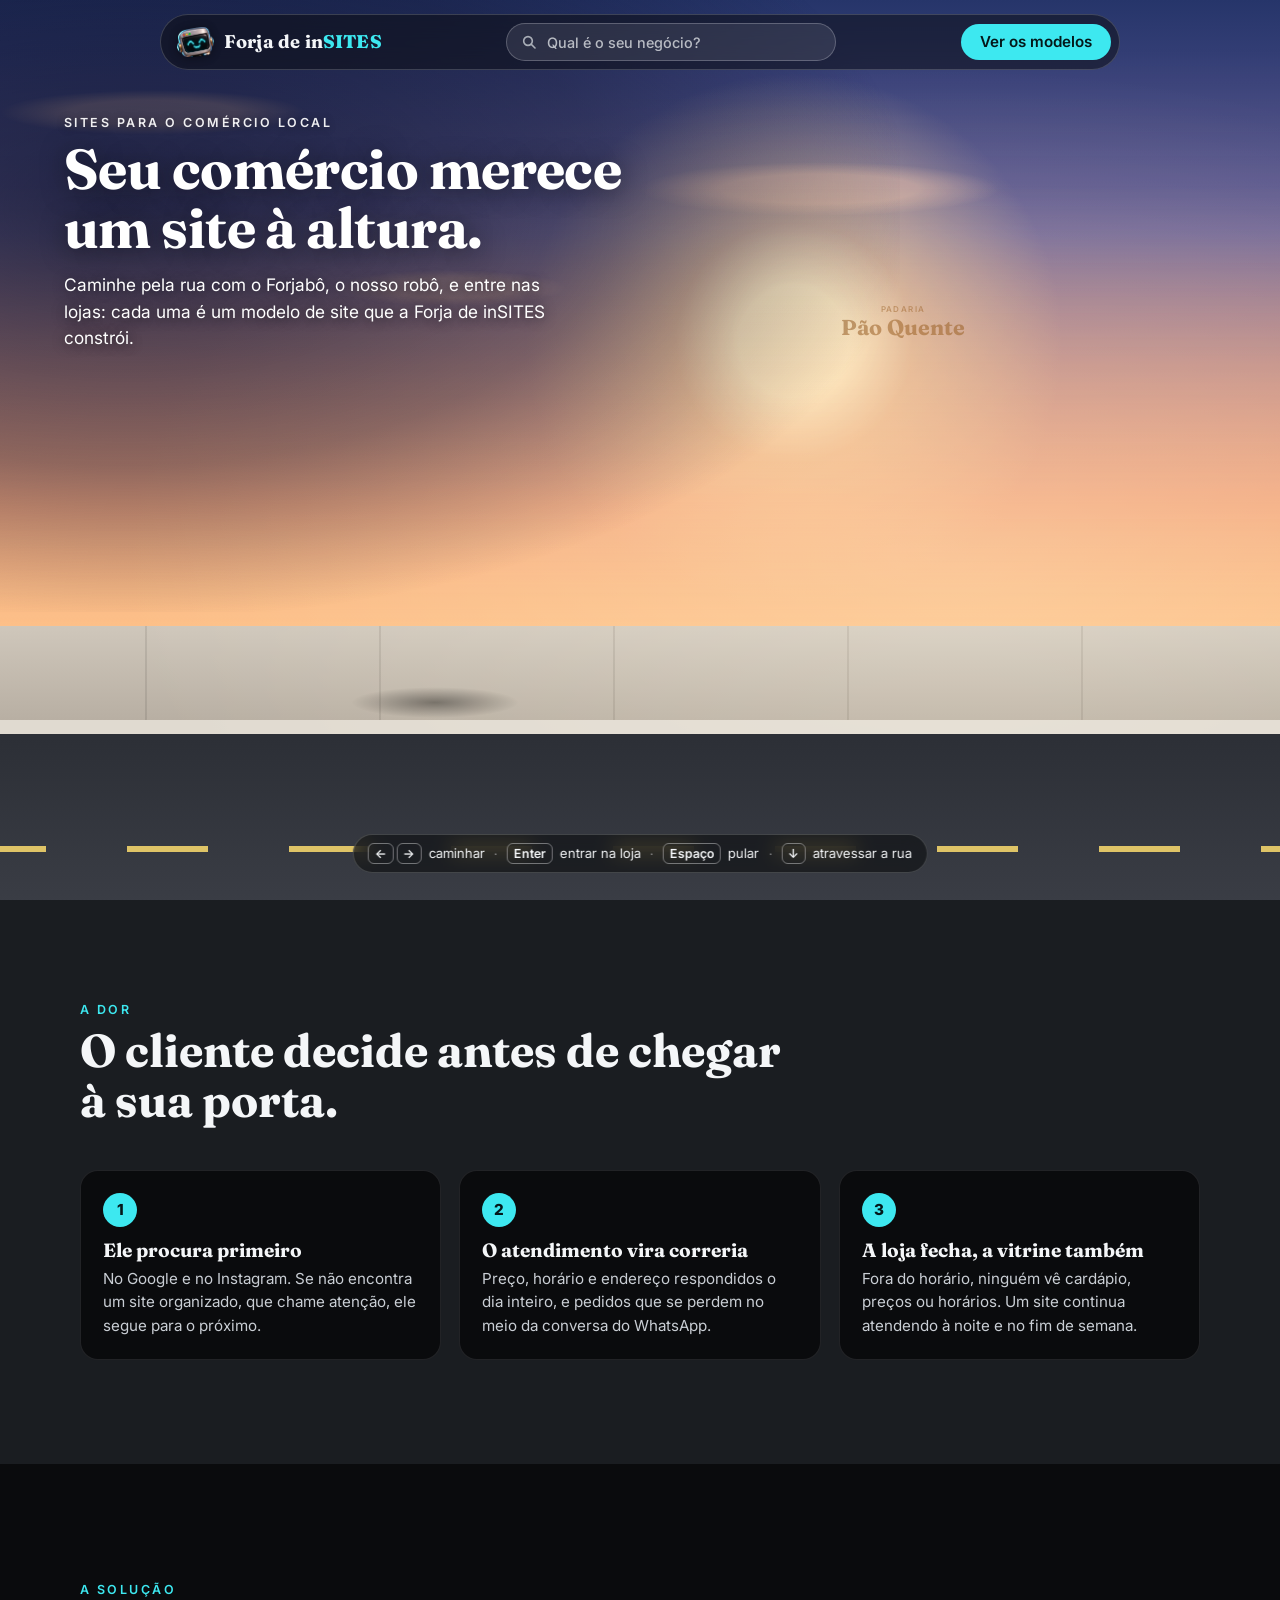
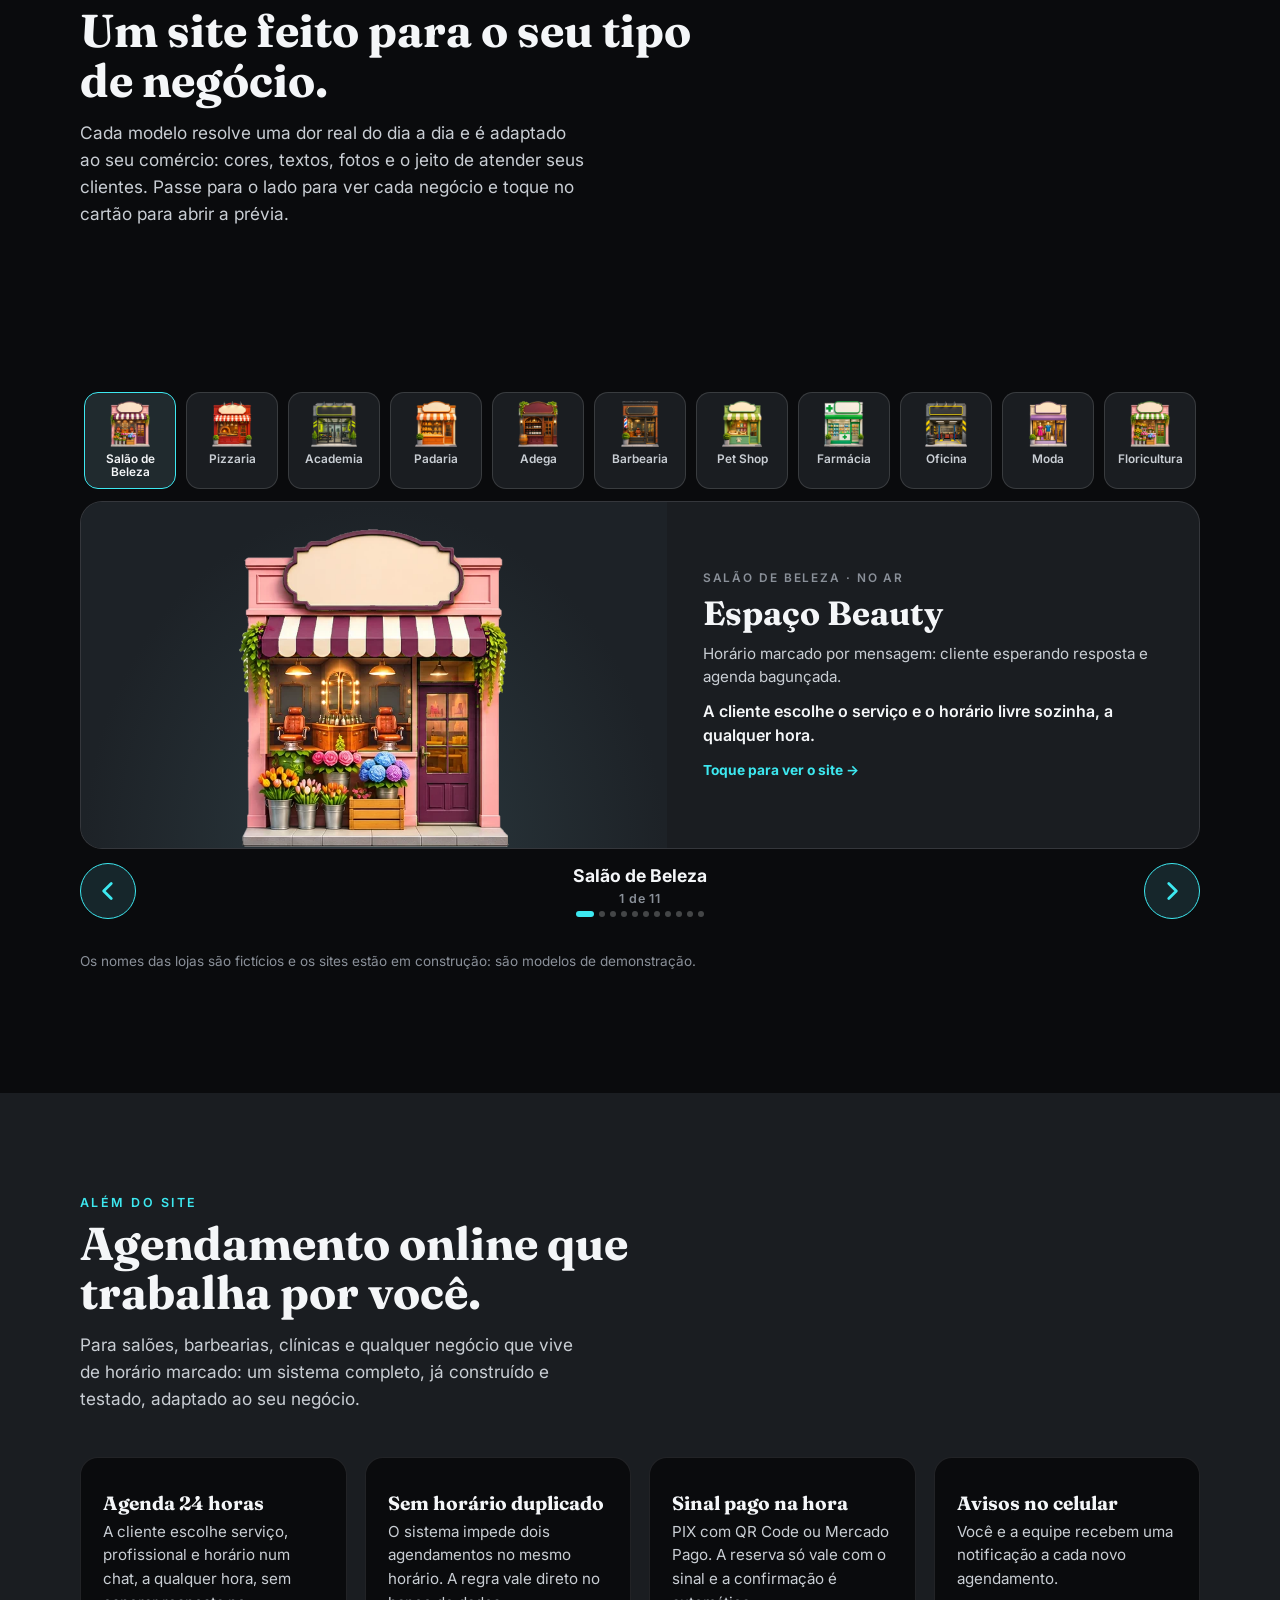
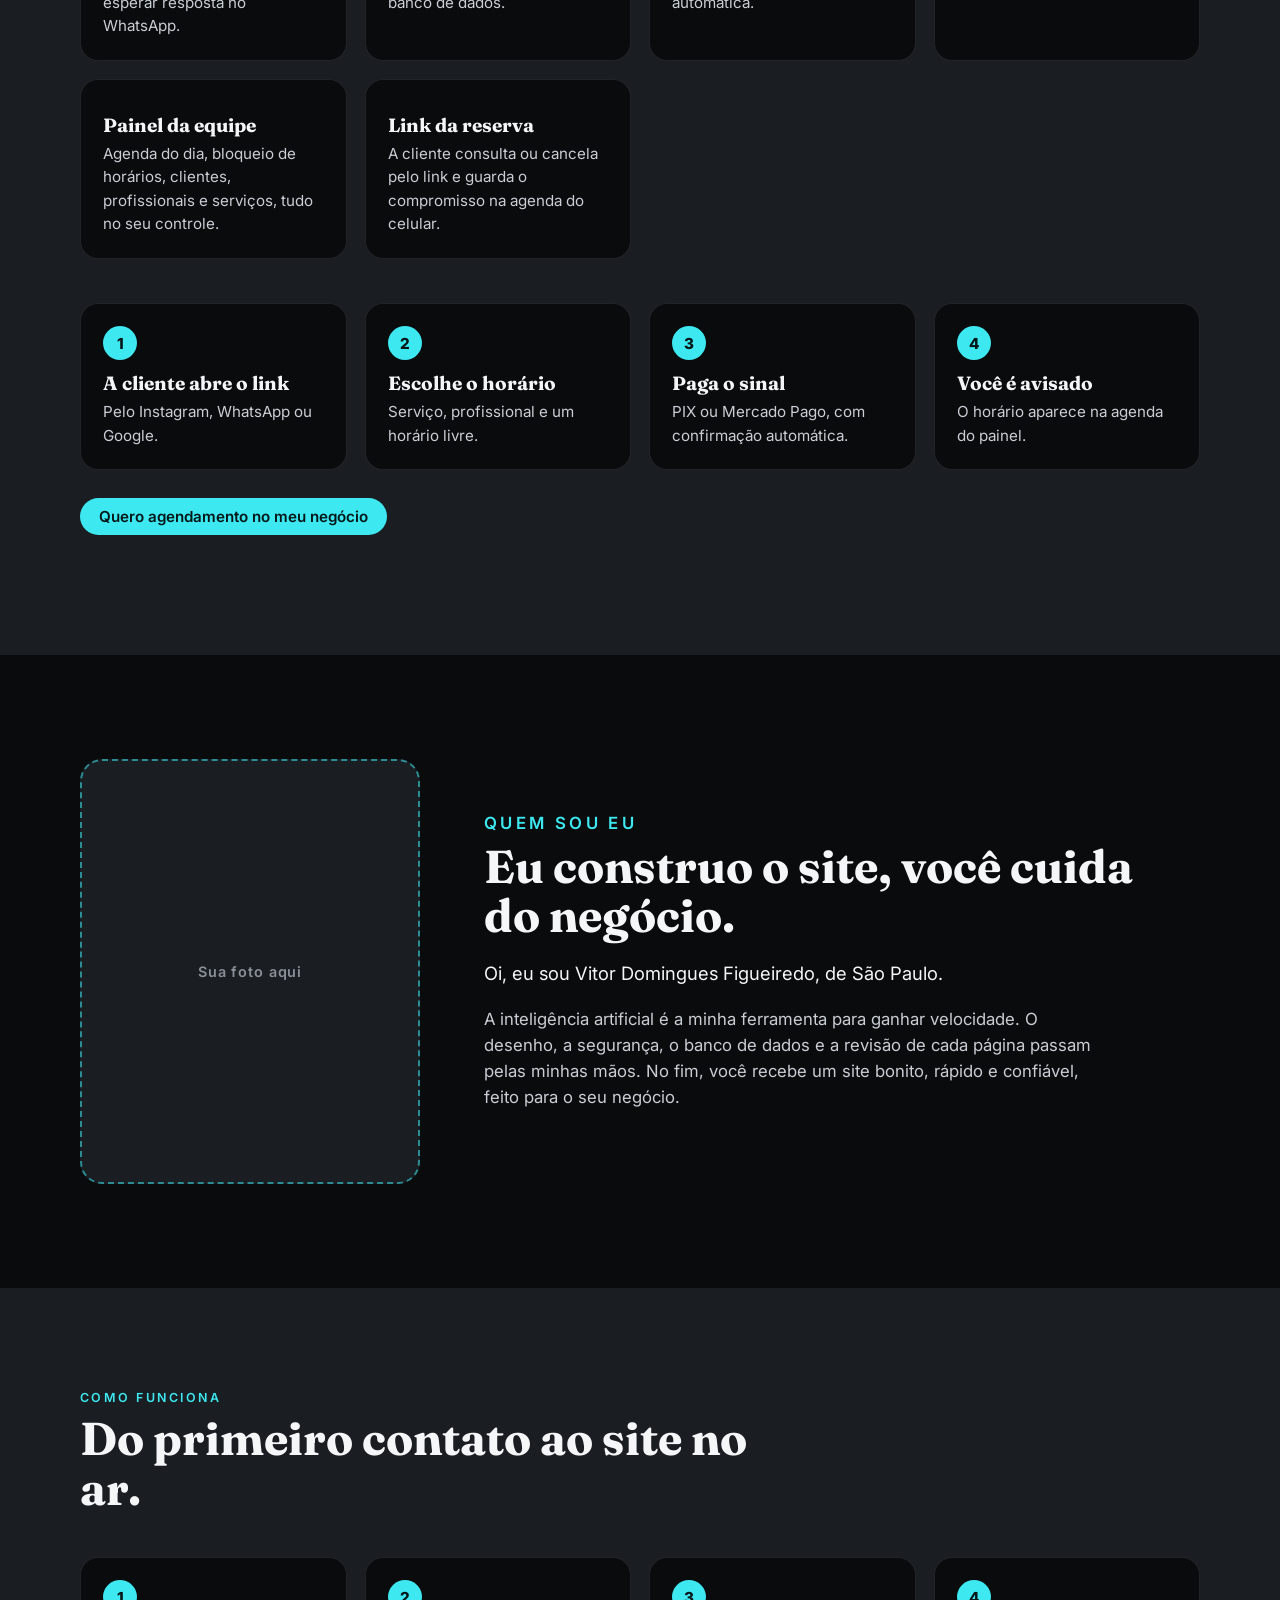
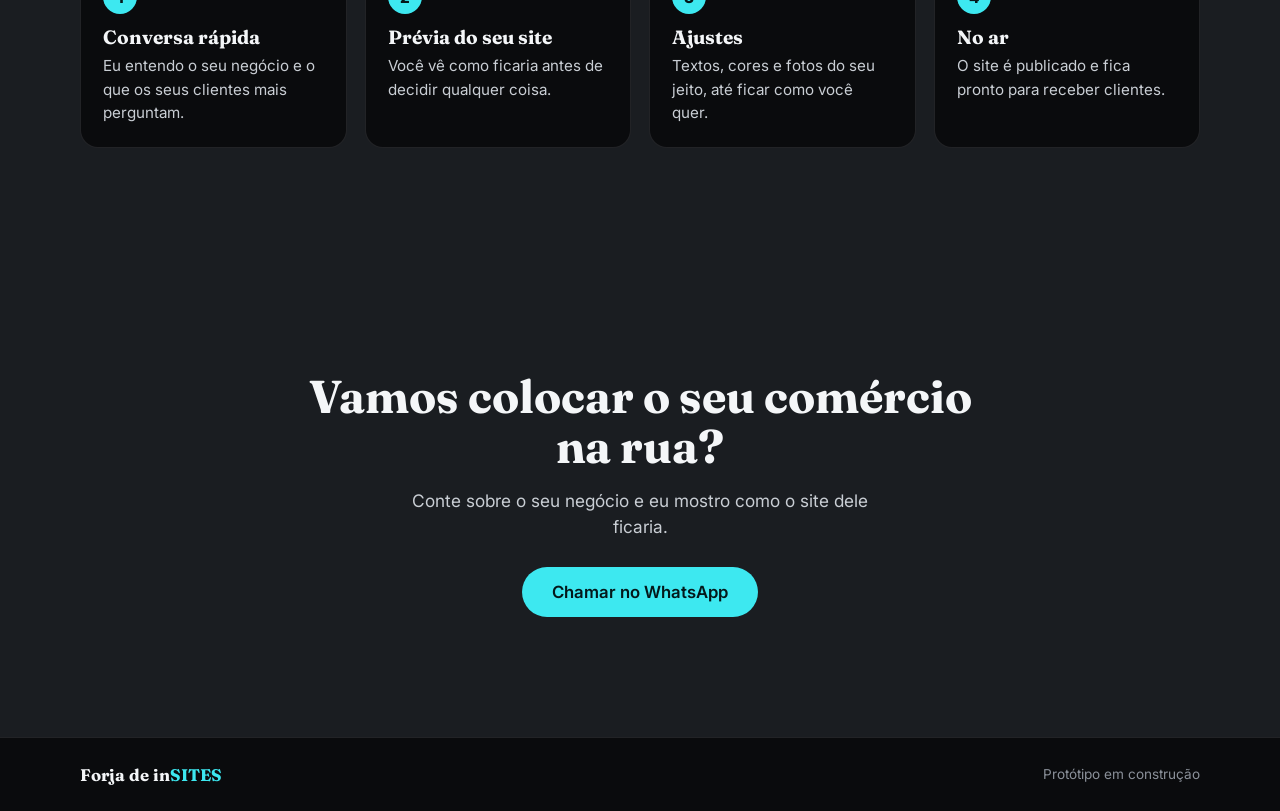
==== index.html @ dfdd9526 "Prévia limpa: só a legenda 'Modelo · tipo de negócio' Co-Authored-By: Claude Opus 5.5 <noreply@anthr" ====
<!doctype html>
<html lang="pt-BR">
<head>
<meta charset="utf-8">
<meta name="viewport" content="width=device-width, initial-scale=1, viewport-fit=cover">
<title>Forja de inSITES — sites para o comércio local</title>
<meta name="description" content="Passeie pela rua com o Forjabô, o nosso robô, e entre nas lojas: cada uma é um modelo de site feito pela Forja de inSITES.">
<meta name="theme-color" content="#0A0B0D">
<link rel="icon" href="favicon.ico" sizes="48x48">
<link rel="icon" type="image/png" sizes="32x32" href="assets/icons/icon-32.png">
<link rel="icon" type="image/png" sizes="16x16" href="assets/icons/icon-16.png">
<link rel="apple-touch-icon" href="assets/icons/apple-touch-icon.png">
<link rel="manifest" href="assets/icons/site.webmanifest">
<link rel="preconnect" href="https://fonts.googleapis.com">
<link rel="preconnect" href="https://fonts.gstatic.com" crossorigin>
<link href="https://fonts.googleapis.com/css2?family=Fraunces:ital,opsz,wght@0,9..144,600;0,9..144,700;0,9..144,800;1,9..144,600&family=Inter:wght@400;500;600;800&display=swap" rel="stylesheet">
<link rel="stylesheet" href="css/style.css?v=18">
</head>
<body>

<header class="topbar">
  <a class="brand" href="#top" aria-label="Forja de inSITES — início"><img class="brand-face" src="assets/img/logo-face.webp" alt="" width="40" height="29" draggable="false"><span>Forja de in<b>SITES</b></span></a>
  <form class="search" id="search" role="search" autocomplete="off" action="#">
    <button class="s-open" id="sopen" type="button" aria-label="Buscar o seu tipo de negócio"><svg width="18" height="18" viewBox="0 0 24 24" aria-hidden="true"><circle cx="10.5" cy="10.5" r="6.5" fill="none" stroke="currentColor" stroke-width="2.4"/><path d="M15.5 15.5L21 21" stroke="currentColor" stroke-width="2.4" stroke-linecap="round"/></svg></button>
    <div class="s-box">
      <svg class="s-ico" width="16" height="16" viewBox="0 0 24 24" aria-hidden="true"><circle cx="10.5" cy="10.5" r="6.5" fill="none" stroke="currentColor" stroke-width="2.4"/><path d="M15.5 15.5L21 21" stroke="currentColor" stroke-width="2.4" stroke-linecap="round"/></svg>
      <label class="sr-only" for="q">Qual é o seu negócio?</label>
      <input id="q" type="text" placeholder="Qual é o seu negócio?" enterkeyhint="search" autocomplete="off" autocapitalize="none" spellcheck="false" aria-controls="sres">
      <button class="s-close" id="sclose" type="button" aria-label="Fechar busca">✕</button>
    </div>
    <div class="s-res" id="sres" role="listbox" aria-label="Tipos de negócio" hidden></div>
  </form>
  <a class="btn btn-cyan" href="#modelos">Ver os modelos</a>
</header>

<main id="top">
  <section class="hero" id="hero" aria-label="Rua interativa com lojas de exemplo">
    <div class="stage" id="stage" aria-hidden="false"></div>

    <div class="scrim" aria-hidden="true"></div>
    <div class="hero-copy">
      <p class="eyebrow">Sites para o comércio local</p>
      <h1>Seu comércio merece um site à altura.</h1>
      <p class="lead">Caminhe pela rua com o Forjabô, o nosso robô, e entre nas lojas: cada uma é um modelo de site que a Forja de inSITES constrói.</p>
    </div>

    <div class="hint" id="hint" role="note">
      <span class="hint-keys"><kbd>←</kbd><kbd>→</kbd> caminhar</span>
      <span class="hint-sep" aria-hidden="true">·</span>
      <span><kbd>Enter</kbd> entrar na loja</span>
      <span class="hint-sep hint-keys" aria-hidden="true">·</span>
      <span class="hint-keys"><kbd>Espaço</kbd> pular</span>
      <span class="hint-sep hint-keys" aria-hidden="true">·</span>
      <span class="hint-keys"><kbd>↓</kbd> atravessar a rua</span>
      <span class="hint-sep hint-touch" aria-hidden="true">·</span>
      <span class="hint-touch">arraste o controle para andar</span>
    </div>

    <div class="shopcard" id="shopcard" aria-hidden="true"><span class="sc-k"></span><p class="sc-t"></p><button class="sc-b" id="scBtn" type="button" tabindex="-1"></button></div>

    <div class="pad" id="pad">
      <div class="stick" id="stick" role="group" aria-label="Direcional: arraste para caminhar, empurre para cima para pular, para baixo para descer à rua">
        <div class="stick-knob" id="stickKnob"></div>
      </div>
      <button class="pad-act" id="padAct" type="button" hidden>Entrar na loja</button>
    </div>

    <p class="sr-only" id="live" aria-live="polite"></p>
  </section>

  <section class="band" id="dor" aria-labelledby="dor-titulo">
    <div class="wrap">
      <p class="eyebrow eyebrow-cyan">A dor</p>
      <h2 id="dor-titulo">O cliente decide antes de chegar à sua porta.</h2>
      <div class="trio">
        <article><span class="num">1</span><h3>Ele procura primeiro</h3><p>No Google e no Instagram. Se não encontra um site organizado, que chame atenção, ele segue para o próximo.</p></article>
        <article><span class="num">2</span><h3>O atendimento vira correria</h3><p>Preço, horário e endereço respondidos o dia inteiro, e pedidos que se perdem no meio da conversa do WhatsApp.</p></article>
        <article><span class="num">3</span><h3>A loja fecha, a vitrine também</h3><p>Fora do horário, ninguém vê cardápio, preços ou horários. Um site continua atendendo à noite e no fim de semana.</p></article>
      </div>
    </div>
  </section>

  <section class="models" id="modelos" aria-labelledby="modelos-titulo">
    <div class="wrap">
      <p class="eyebrow eyebrow-cyan">A solução</p>
      <h2 id="modelos-titulo">Um site feito para o seu tipo de negócio.</h2>
      <p class="lead lead-dark">Cada modelo resolve uma dor real do dia a dia e é adaptado ao seu comércio: cores, textos, fotos e o jeito de atender seus clientes. Passe para o lado para ver cada negócio e toque no cartão para abrir a prévia.</p>
      <div class="grid" id="grid"></div>
      <p class="note">Os nomes das lojas são fictícios e os sites estão em construção: são modelos de demonstração.</p>
    </div>
  </section>
  <section class="band" id="agenda" aria-labelledby="agenda-titulo">
    <div class="wrap">
      <p class="eyebrow eyebrow-cyan">Além do site</p>
      <h2 id="agenda-titulo">Agendamento online que trabalha por você.</h2>
      <p class="lead lead-dark">Para salões, barbearias, clínicas e qualquer negócio que vive de horário marcado: um sistema completo, já construído e testado, adaptado ao seu negócio.</p>
      <div class="trio">
        <article><h3>Agenda 24 horas</h3><p>A cliente escolhe serviço, profissional e horário num chat, a qualquer hora, sem esperar resposta no WhatsApp.</p></article>
        <article><h3>Sem horário duplicado</h3><p>O sistema impede dois agendamentos no mesmo horário. A regra vale direto no banco de dados.</p></article>
        <article><h3>Sinal pago na hora</h3><p>PIX com QR Code ou Mercado Pago. A reserva só vale com o sinal e a confirmação é automática.</p></article>
        <article><h3>Avisos no celular</h3><p>Você e a equipe recebem uma notificação a cada novo agendamento.</p></article>
        <article><h3>Painel da equipe</h3><p>Agenda do dia, bloqueio de horários, clientes, profissionais e serviços, tudo no seu controle.</p></article>
        <article><h3>Link da reserva</h3><p>A cliente consulta ou cancela pelo link e guarda o compromisso na agenda do celular.</p></article>
      </div>
      <ol class="steps">
        <li><span class="num">1</span><h3>A cliente abre o link</h3><p>Pelo Instagram, WhatsApp ou Google.</p></li>
        <li><span class="num">2</span><h3>Escolhe o horário</h3><p>Serviço, profissional e um horário livre.</p></li>
        <li><span class="num">3</span><h3>Paga o sinal</h3><p>PIX ou Mercado Pago, com confirmação automática.</p></li>
        <li><span class="num">4</span><h3>Você é avisado</h3><p>O horário aparece na agenda do painel.</p></li>
      </ol>
      <p style="margin-top:28px"><a class="btn btn-cyan" href="#contato">Quero agendamento no meu negócio</a></p>
    </div>
  </section>

  <section class="about" id="quem" aria-labelledby="quem-titulo">
    <div class="wrap about-grid">
      <div class="photo" id="photo" role="img" aria-label="Espaço reservado para a foto"><span>Sua foto aqui</span></div>
      <div>
        <p class="eyebrow eyebrow-cyan">Quem sou eu</p>
        <h2 id="quem-titulo">Eu construo o site, você cuida do negócio.</h2>
        <p class="about-text" id="about-text"></p>
        <p>A inteligência artificial é a minha ferramenta para ganhar velocidade. O desenho, a segurança, o banco de dados e a revisão de cada página passam pelas minhas mãos. No fim, você recebe um site bonito, rápido e confiável, feito para o seu negócio.</p>
      </div>
    </div>
  </section>

  <section class="band" id="como" aria-labelledby="como-titulo">
    <div class="wrap">
      <p class="eyebrow eyebrow-cyan">Como funciona</p>
      <h2 id="como-titulo">Do primeiro contato ao site no ar.</h2>
      <ol class="steps">
        <li><span class="num">1</span><h3>Conversa rápida</h3><p>Eu entendo o seu negócio e o que os seus clientes mais perguntam.</p></li>
        <li><span class="num">2</span><h3>Prévia do seu site</h3><p>Você vê como ficaria antes de decidir qualquer coisa.</p></li>
        <li><span class="num">3</span><h3>Ajustes</h3><p>Textos, cores e fotos do seu jeito, até ficar como você quer.</p></li>
        <li><span class="num">4</span><h3>No ar</h3><p>O site é publicado e fica pronto para receber clientes.</p></li>
      </ol>
    </div>
  </section>

  <section class="contact" id="contato" aria-labelledby="contato-titulo">
    <div class="wrap">
      <h2 id="contato-titulo">Vamos colocar o seu comércio na rua?</h2>
      <p class="lead lead-dark">Conte sobre o seu negócio e eu mostro como o site dele ficaria.</p>
      <a class="btn btn-cyan btn-lg" id="wa" href="#contato">Chamar no WhatsApp</a>
      <p class="note" id="wa-note" hidden>O contato será adicionado em breve.</p>
    </div>
  </section>
</main>

<footer class="foot">
  <div class="wrap">
    <span class="foot-brand">Forja de in<b>SITES</b></span>
    <span class="foot-note">Protótipo em construção</span>
  </div>
</footer>

<div class="modal" id="modal" role="dialog" aria-modal="true" aria-labelledby="modal-title" hidden>
  <div class="modal-backdrop" data-close></div>
  <div class="win" id="win">
    <div class="win-bar">
      <span class="dots" aria-hidden="true"><i></i><i></i><i></i></span>
      <span class="win-title" id="modal-title">Modelo</span>
      <a class="win-open" id="modal-open" href="#" target="_blank" rel="noopener">Abrir em tela cheia ↗</a>
      <button class="win-close" data-close aria-label="Fechar prévia">✕</button>
    </div>
    <div class="win-strip" id="win-strip"><p><b>A dor</b><span class="s-dor"></span></p><p><b>A solução</b><span class="s-sol"></span></p></div>
    <iframe id="modal-frame" title="Prévia do site" src="about:blank"></iframe>
  </div>
</div>

<noscript>
  <style>.hero{display:none}</style>
  <section class="models"><div class="wrap"><h2>Modelos</h2><p class="lead lead-dark">Ative o JavaScript para passear pela rua. Enquanto isso, os modelos estão em /padaria, /adega, /academia e outras pastas.</p></div></section>
</noscript>

<script src="js/config.js?v=6"></script>
<script src="js/manifest.js?v=6"></script>
<script src="js/poses.js?v=5"></script>
<!-- abertura (vídeo + tela "Começar") desligada por enquanto; para voltar, descomente: <script src="js/intro.js?v=8"></script> -->
<script src="js/rua.js?v=13"></script>
<script src="js/companion.js?v=17"></script>
<script src="js/palco.js?v=8"></script>
<script src="js/entradas.js?v=5"></script>
<script src="js/busca.js?v=6"></script>
</body>
</html>
---- css/style.css ----
:root{
  --forja:#0A0B0D; --grafite:#1A1D21; --gelo:#F4F6F8; --prata:#C9CED4; --aco:#8A9099;
  --ciano:#3DE8F0; --ciano-esc:#17B5C2; --ambar:#FFB03B; --couro:#7A4B2A; --on-ciano:#04181A;
  --serif:'Fraunces',Georgia,'Times New Roman',serif;
  --sans:'Inter',system-ui,-apple-system,'Segoe UI',Roboto,sans-serif;
}
*{box-sizing:border-box}
html{scroll-behavior:smooth}
@media (prefers-reduced-motion:reduce){html{scroll-behavior:auto}}
body{margin:0;background:var(--forja);color:var(--prata);font-family:var(--sans);line-height:1.55;-webkit-font-smoothing:antialiased}
img{max-width:100%}
.sr-only{position:absolute;width:1px;height:1px;overflow:hidden;clip:rect(0 0 0 0);white-space:nowrap}
a{color:inherit}
:focus-visible{outline:3px solid var(--ciano);outline-offset:3px;border-radius:6px}

/* botões */
.btn{display:inline-flex;align-items:center;gap:.5em;border:0;border-radius:999px;padding:.7em 1.25em;font:600 .95rem/1 var(--sans);text-decoration:none;cursor:pointer;transition:background .15s,transform .15s}
.btn-cyan{background:var(--ciano);color:var(--on-ciano)}
.btn-cyan:hover{background:var(--ciano-esc)}
.btn-ghost{background:transparent;color:var(--gelo);border:1px solid rgba(244,246,248,.35)}
.btn-ghost:hover{border-color:var(--ciano);color:var(--ciano)}

/* barra superior em pílula de vidro */
.topbar{position:fixed;z-index:50;top:14px;left:50%;transform:translateX(-50%);width:min(960px,calc(100% - 24px));display:flex;align-items:center;justify-content:space-between;gap:16px;padding:8px 8px 8px 22px;border-radius:999px;background:rgba(10,11,13,.5);border:1px solid rgba(244,246,248,.18);-webkit-backdrop-filter:blur(12px);backdrop-filter:blur(12px)}
.brand{font:700 1.15rem/1 var(--serif);color:var(--gelo);text-decoration:none;letter-spacing:.01em;white-space:nowrap}
.brand b{color:var(--ciano);font-weight:800}
.brand{display:inline-flex;align-items:center;gap:10px}
.brand-face{height:30px;width:auto;display:block;filter:drop-shadow(0 1px 4px rgba(0,0,0,.45))}
.topbar{padding-left:16px}
.topbar .btn{white-space:nowrap;flex:none}
/* busca: "Qual é o seu negócio?" */
.search{position:relative;flex:1 1 auto;min-width:0;max-width:330px;margin:0 auto}
.s-open{display:none;width:38px;height:38px;border-radius:50%;border:1px solid rgba(244,246,248,.28);background:rgba(244,246,248,.08);color:var(--gelo);place-items:center;cursor:pointer;-webkit-tap-highlight-color:transparent}
.s-box{display:flex;align-items:center;gap:8px;height:38px;padding:0 6px 0 14px;border-radius:999px;background:rgba(244,246,248,.1);border:1px solid rgba(244,246,248,.24);color:var(--prata);transition:border-color .15s,background .15s}
.s-box:focus-within{border-color:var(--ciano);background:rgba(10,11,13,.82)}
.s-ico{flex:none;opacity:.8}
.s-box input{flex:1;min-width:0;height:100%;border:0;outline:0;background:none;color:var(--gelo);font:500 .9rem var(--sans)}
.s-box input::placeholder{color:rgba(244,246,248,.7)}
.s-close{display:none;flex:none;width:30px;height:30px;border:0;border-radius:50%;background:rgba(244,246,248,.12);color:var(--gelo);font-size:.8rem;cursor:pointer}
.s-res{position:absolute;left:0;right:0;top:calc(100% + 14px);min-width:min(300px,calc(100vw - 24px));max-height:min(62vh,420px);overflow:auto;padding:8px;border-radius:18px;background:#10141a;border:1px solid rgba(244,246,248,.2);box-shadow:0 18px 44px rgba(0,0,0,.55)}
.s-res[hidden]{display:none}
.sr-hd{margin:2px 8px 6px;font:700 .68rem/1 var(--sans);letter-spacing:.14em;text-transform:uppercase;color:var(--ciano)}
.sr-it{display:flex;width:100%;align-items:center;justify-content:space-between;gap:10px;padding:.72em .9em;border:0;border-radius:12px;background:none;color:var(--gelo);font:600 .95rem var(--sans);text-align:left;cursor:pointer}
.sr-it:hover,.sr-it.on{background:rgba(61,232,240,.14)}
.sr-m{font:500 .74rem var(--sans);color:var(--prata);white-space:nowrap}
.sr-none{margin:6px 8px 10px;color:var(--prata);font-size:.88rem;line-height:1.4}
.sr-wa,.sr-all{display:block;margin:4px 6px;padding:.7em 1em;border-radius:999px;text-align:center;text-decoration:none;font:700 .9rem var(--sans)}
.sr-wa{background:var(--ciano);color:var(--on-ciano)}
.sr-all{color:var(--gelo);border:1px solid rgba(244,246,248,.3)}
@media (max-width:720px){
  .search{position:static;flex:none;max-width:none;margin:0 0 0 auto}
  .s-open{display:grid}
  .s-box{display:none}
  .search.open .s-box{display:flex;position:absolute;inset:5px;z-index:3;height:auto;padding:0 6px 0 16px;background:#0f1217;border-color:var(--ciano)}
  .search.open .s-close{display:block}
  .s-res{left:0;right:0;top:calc(100% + 8px)}
}

@media (max-width:480px){.topbar{padding-left:12px;gap:8px}.brand{font-size:1rem;gap:7px}.brand-face{height:26px}.topbar .btn{padding:.65em 1em;font-size:.85rem}}

/* hero / palco */
.hero{position:relative;height:100vh;height:100svh;min-height:520px;overflow:hidden;background:#2b3a6e;user-select:none;-webkit-user-select:none}
.stage{position:absolute;inset:0;touch-action:pan-y;cursor:grab}
.stage.dragging{cursor:grabbing}
.stage .layer{position:absolute;left:0;top:0;height:100%;will-change:transform}
.sky{position:absolute;inset:0;background:linear-gradient(180deg,#26356a 0%,#5d5a98 26%,#e5806b 56%,#ffbf78 76%,#ffe3ab 100%)}
.sun{position:absolute;border-radius:50%;background:radial-gradient(circle,rgba(255,244,205,.95) 0 14%,rgba(255,214,150,.55) 30%,rgba(255,180,120,0) 68%)}
.cloud{position:absolute;border-radius:999px;background:radial-gradient(closest-side,rgba(255,205,175,.4) 55%,rgba(255,205,175,0));animation:drift linear infinite;will-change:transform}   /* borda suave sem blur (blur animado pesa no celular) */
@keyframes drift{from{transform:translateX(-30vw)}to{transform:translateX(130vw)}}
/* o filtro vai em cada prédio (pintado uma vez) e não na camada inteira que se move a cada quadro */
.far>img{filter:saturate(.55) brightness(1.04)}
.mid>img{filter:saturate(.8) brightness(.98)}
.haze{position:absolute;left:0;pointer-events:none}
.sidewalk{position:absolute;background:linear-gradient(#cfc7bb,#b8afa3)}
.sidewalk::after{content:"";position:absolute;inset:0;background:repeating-linear-gradient(90deg,rgba(0,0,0,.09) 0 2px,transparent 2px var(--tile))}
.curb{position:absolute;background:#e0dad0;box-shadow:0 3px 0 rgba(0,0,0,.25)}
.road{position:absolute;background:linear-gradient(#2c2f36,#3a3d45)}
.lane{position:absolute;background:repeating-linear-gradient(90deg,#f1d36b 0 var(--dash),transparent var(--dash) calc(var(--dash)*2));opacity:.9}
.tint{position:absolute;inset:0;pointer-events:none;background:radial-gradient(ellipse at 74% 62%,rgba(255,214,150,.28),transparent 62%);mix-blend-mode:screen}

.stage img{max-width:none;-webkit-user-drag:none;user-select:none;pointer-events:none}
.prop,.bld,.car{position:absolute;left:0;top:0}
.car{will-change:transform}   /* cada carro na sua própria camada: mover não redesenha a rua */

/* lojas */
.shop{position:absolute;padding:0;border:0;background:none;cursor:pointer;transition:filter .2s,transform .2s;-webkit-tap-highlight-color:transparent}
.shop img{width:100%;height:100%;display:block}
.shop.active{filter:drop-shadow(0 0 14px rgba(61,232,240,.75)) drop-shadow(0 0 3px rgba(61,232,240,.9));transform:translateY(-4px)}
.sign{position:absolute;display:flex;flex-direction:column;align-items:center;justify-content:center;text-align:center;line-height:1;overflow:hidden;pointer-events:none}
.sign .k{display:block;text-transform:uppercase;letter-spacing:.18em;font-weight:600;font-family:var(--sans);opacity:.85}
.sign .b{display:block;white-space:nowrap;margin-top:.18em}
.pill{position:absolute;z-index:3;transform:translate(-50%,-100%);opacity:0;pointer-events:none;transition:opacity .2s}
.pill.on{opacity:1;pointer-events:auto}
.chip{position:relative;display:inline-flex;align-items:center;gap:.45em;border:1px solid rgba(255,176,59,.7);border-radius:999px;background:rgba(10,11,13,.88);color:var(--ambar);font:700 .78rem/1 var(--sans);padding:.55em .9em;cursor:pointer;white-space:nowrap;backdrop-filter:blur(6px);box-shadow:0 4px 14px rgba(0,0,0,.35);transition:background .2s,color .2s,border-color .2s}
.chip:hover{background:rgba(255,176,59,.16)}
.chip.live{border-color:var(--ciano);color:var(--ciano)}
.chip.live:hover{background:rgba(61,232,240,.14)}
.pc{position:absolute;left:50%;bottom:calc(100% + 10px);width:min(250px,62vw);background:var(--gelo);color:var(--grafite);border-radius:14px;padding:13px 14px 14px;box-shadow:0 10px 28px rgba(0,0,0,.38);text-align:left;opacity:0;transform:translate(-50%,6px);pointer-events:none;transition:opacity .2s,transform .2s}
.pill.open .pc{opacity:1;transform:translate(-50%,0);pointer-events:auto}
.pc::after{content:"";position:absolute;left:50%;bottom:-6px;width:13px;height:13px;background:var(--gelo);transform:translateX(-50%) rotate(45deg);border-radius:2px}
.pc .dor{margin:0 0 11px;font:500 .86rem/1.35 var(--sans)}
.pc button{display:inline-flex;align-items:center;gap:.5em;border:0;border-radius:999px;background:var(--ciano);color:var(--on-ciano);font:700 .86rem/1 var(--sans);padding:.65em 1.05em;cursor:pointer}
.pc button:hover{background:var(--ciano-esc)}
/* loja sem site: apagada; ao ligar, acende */
.shop.off img{filter:grayscale(.9) brightness(.62) contrast(.95)}
.shop.off .sign{opacity:.55}
.shop img,.shop .sign{transition:filter .5s,opacity .5s}
.shop.deny{animation:deny .5s}
.shop.deny::after{content:"Site indisponível";position:absolute;left:50%;top:44%;transform:translate(-50%,-50%) rotate(-6deg);white-space:nowrap;padding:.5em .9em;border:2px solid var(--ambar);border-radius:8px;background:rgba(10,11,13,.9);color:var(--ambar);font:800 .85rem/1 var(--sans);letter-spacing:.08em;text-transform:uppercase;animation:stamp 1.5s forwards;pointer-events:none}
.shop.ignite img{animation:ignite 1s}
@keyframes deny{0%,100%{transform:translateX(0)}15%{transform:translateX(-7px)}35%{transform:translateX(6px)}55%{transform:translateX(-4px)}75%{transform:translateX(3px)}}
@keyframes stamp{0%{opacity:0;transform:translate(-50%,-50%) rotate(-6deg) scale(1.6)}18%{opacity:1;transform:translate(-50%,-50%) rotate(-6deg) scale(1)}78%{opacity:1}100%{opacity:0}}
@keyframes ignite{0%{filter:grayscale(.9) brightness(.62)}35%{filter:brightness(1.7) saturate(1.2)}100%{filter:none}}
@media (prefers-reduced-motion:reduce){.shop.deny,.shop.deny::after,.shop.ignite img{animation:none}.shop.deny::after{opacity:1}}

/* robô */
.robot{position:absolute;left:0;top:0;z-index:5;pointer-events:none;will-change:transform}
.rflip{position:absolute;left:0;top:0}
.rbob{position:absolute;left:0;top:0}
.robot.idle .rbob{animation:bob 2.4s ease-in-out infinite}
@keyframes bob{0%,100%{transform:translateY(0)}50%{transform:translateY(-3px)}}
.rframe{position:absolute;left:0;bottom:0;visibility:hidden;will-change:transform}   /* trocar de pose só mostra/esconde, sem redesenhar */
.rframe.on{visibility:visible}
.rshadow{position:absolute;border-radius:50%;background:radial-gradient(ellipse,rgba(0,0,0,.38),rgba(0,0,0,0) 70%)}
.roadbg{z-index:4}
.carsF{z-index:6}
.carsN{z-index:8}
.car img.hit{animation:carhit .45s}
@keyframes carhit{0%{translate:0 0}25%{translate:0 -6px}50%{translate:0 0}70%{translate:0 -3px}100%{translate:0 0}}

/* textos sobre o hero */
.scrim{position:absolute;z-index:9;left:0;top:0;width:min(78%,900px);height:68%;pointer-events:none;background:radial-gradient(ellipse at 14% 34%,rgba(12,16,40,.72),rgba(12,16,40,.4) 45%,rgba(12,16,40,0) 72%)}
.scrim,.hero-copy{transition:opacity .6s ease}
.hero.away .scrim,.hero.away .hero-copy{opacity:0}
.hero-copy{position:absolute;z-index:10;left:clamp(20px,5vw,72px);top:clamp(84px,13vh,132px);max-width:min(560px,86vw);color:#fff;pointer-events:none}
.eyebrow{margin:0 0 .6rem;font:600 .78rem/1 var(--sans);letter-spacing:.2em;text-transform:uppercase;color:#fff;opacity:.92;text-shadow:0 1px 8px rgba(10,11,13,.55)}
.eyebrow-cyan{color:var(--ciano);opacity:1;text-shadow:none}
.hero-copy h1{margin:0;font:700 clamp(1.9rem,4.4vw,3.9rem)/1.05 var(--serif);letter-spacing:-.01em;text-shadow:0 2px 24px rgba(10,11,13,.6)}
.lead{margin:.9rem 0 0;font-size:clamp(.95rem,1.35vw,1.15rem);max-width:46ch;text-shadow:0 1px 12px rgba(10,11,13,.7)}
.hero-copy .lead{color:#fff}

.hint{position:absolute;z-index:12;left:50%;bottom:clamp(14px,3vh,28px);transform:translateX(-50%);display:flex;gap:.7em;align-items:center;padding:.6em 1.1em;border-radius:999px;background:rgba(10,11,13,.58);border:1px solid rgba(244,246,248,.18);-webkit-backdrop-filter:blur(10px);backdrop-filter:blur(10px);color:var(--gelo);font-size:.82rem;white-space:nowrap;transition:opacity .6s;pointer-events:none}
.hint.off{opacity:0}
.hint kbd{display:inline-block;min-width:1.7em;padding:.15em .45em;margin-right:.25em;border:1px solid rgba(244,246,248,.4);border-radius:6px;font:600 .78rem var(--sans);text-align:center}
.hint-sep{opacity:.5}
.hint-touch{display:none}

.pad{position:absolute;z-index:12;left:0;right:0;bottom:max(14px,env(safe-area-inset-bottom));display:none;align-items:flex-end;justify-content:space-between;gap:10px;padding:0 14px;pointer-events:none}
.stick{pointer-events:auto;position:relative;flex:none;width:104px;height:104px;border-radius:50%;background:rgba(10,11,13,.38);border:2px solid rgba(244,246,248,.28);-webkit-backdrop-filter:blur(8px);backdrop-filter:blur(8px);touch-action:none;-webkit-tap-highlight-color:transparent;-webkit-user-select:none;user-select:none;box-shadow:0 6px 20px rgba(0,0,0,.35);transition:border-color .15s,box-shadow .15s}
.stick.held{border-color:var(--ciano);box-shadow:0 6px 20px rgba(0,0,0,.35),0 0 0 4px rgba(61,232,240,.18)}
.stick::before{content:"";position:absolute;inset:-22px;border-radius:50%}   /* área de toque maior que o desenho */
.stick-knob{position:absolute;left:50%;top:50%;width:46px;height:46px;margin:-23px 0 0 -23px;border-radius:50%;background:radial-gradient(circle at 38% 30%,#fff,#c9f8fb 38%,var(--ciano) 100%);box-shadow:0 4px 12px rgba(0,0,0,.45),inset 0 -3px 0 rgba(0,0,0,.12);transition:transform .18s cubic-bezier(.3,1.6,.5,1);pointer-events:none;will-change:transform}
.stick.held .stick-knob{transition:none}
.pad-act{pointer-events:auto;flex:1;min-width:0;max-width:176px;height:58px;margin:0 0 11px;padding:0 10px;border:0;border-radius:999px;background:var(--ciano);color:var(--on-ciano);font:800 .92rem/1.1 var(--sans);box-shadow:0 6px 18px rgba(0,0,0,.4);touch-action:manipulation;-webkit-tap-highlight-color:transparent;animation:actPulse 1.8s ease-in-out infinite}
.pad-act[hidden]{display:none}
.pad-act:active{background:var(--ciano-esc)}
.pad-act.is-on{background:#fff;color:var(--grafite);box-shadow:0 0 0 3px var(--ciano),0 6px 18px rgba(0,0,0,.4)}
@keyframes actPulse{0%,100%{transform:scale(1)}50%{transform:scale(1.04)}}
@media (prefers-reduced-motion:reduce){.pad-act{animation:none}}
.dust{position:absolute;border-radius:50%;background:radial-gradient(circle,rgba(255,236,210,.9),rgba(255,226,190,0) 70%);pointer-events:none;animation:dust .6s ease-out forwards}
@keyframes dust{from{opacity:.9;transform:translate(0,0) scale(.5)}to{opacity:0;transform:translate(var(--dx),var(--dy)) scale(2.3)}}
.shopcard{display:block;position:absolute;z-index:13;left:12px;right:12px;top:76px;padding:11px 14px 12px;border-radius:14px;background:var(--gelo);color:var(--grafite);box-shadow:0 10px 28px rgba(0,0,0,.38);opacity:0;transform:translateY(-6px);pointer-events:none;transition:opacity .2s,transform .2s;border-left:5px solid var(--ambar)}
.shopcard.on{opacity:1;transform:none}
.shopcard.is-on{border-left-color:var(--ciano-esc)}
.shopcard .sc-k{display:block;font:700 .72rem/1 var(--sans);letter-spacing:.14em;text-transform:uppercase;color:#6b7280;margin-bottom:5px}
.shopcard .sc-t{margin:0;font:500 .92rem/1.35 var(--sans)}
.shopcard .sc-b{display:none;margin-top:10px;border:0;border-radius:999px;background:var(--ciano);color:var(--on-ciano);font:700 .86rem/1 var(--sans);padding:.65em 1.05em;cursor:pointer}
.shopcard.is-on .sc-b{background:var(--grafite);color:#fff}
.pc{display:none!important}
@media (hover:hover) and (min-width:721px){
  .shopcard{left:50%;right:auto;width:min(520px,calc(100% - 24px));transform:translate(-50%,-6px)}
  .shopcard.on{transform:translate(-50%,0);pointer-events:auto}
  .shopcard .sc-b{display:inline-flex;align-items:center}
  .shopcard .sc-t{font-size:1rem}
}
@media (hover:none),(max-width:720px){
  .pad{display:flex}

  .hint-keys,.hint .hint-sep:first-of-type{display:none}
  .hint-touch{display:inline}
  .hint{font-size:.78rem;bottom:calc(max(14px,env(safe-area-inset-bottom)) + 118px)}
}
@media (max-width:720px){
  .hint span:nth-child(3){display:none}
  .hint .hint-sep{display:none}
}

/* modelos */
.models{background:var(--forja);padding:clamp(64px,10vw,120px) 0}
.wrap{width:min(1120px,calc(100% - 40px));margin:0 auto}
.models h2{margin:0;font:700 clamp(1.8rem,3.6vw,3rem)/1.08 var(--serif);color:var(--gelo);max-width:20ch}
.lead-dark{color:var(--prata);text-shadow:none}
.grid{display:grid;grid-template-columns:repeat(auto-fill,minmax(230px,1fr));gap:18px;margin-top:clamp(28px,4vw,48px)}
.card{display:flex;flex-direction:column;background:var(--grafite);border:1px solid rgba(244,246,248,.1);border-radius:18px;overflow:hidden;transition:border-color .2s,transform .2s}
.card:hover{border-color:rgba(61,232,240,.6);transform:translateY(-3px)}
.card-img{display:flex;align-items:flex-end;justify-content:center;height:210px;padding:18px 18px 0;background:#23272d}
.card-img img{max-height:100%;width:auto;object-fit:contain}
.card-body{padding:16px 18px 18px;display:flex;flex-direction:column;gap:6px;flex:1}
.card .k{font:600 .72rem/1 var(--sans);letter-spacing:.16em;text-transform:uppercase;color:var(--aco)}
.card h3{margin:0;font:700 1.25rem/1.15 var(--serif);color:var(--gelo)}
.card p{margin:0;font-size:.9rem;color:var(--prata);flex:1}
.card .btn{align-self:flex-start;margin-top:8px;padding:.6em 1.05em;font-size:.88rem}
.badge{display:inline-block;margin-left:.5em;padding:.2em .6em;border-radius:999px;border:1px solid rgba(255,176,59,.55);color:var(--ambar);font:600 .66rem/1.2 var(--sans);letter-spacing:.08em;text-transform:uppercase;vertical-align:middle}
.note{margin:28px 0 0;font-size:.85rem;color:var(--aco)}
.foot{border-top:1px solid rgba(244,246,248,.1);padding:26px 0;background:var(--forja)}
.foot .wrap{display:flex;justify-content:space-between;gap:16px;flex-wrap:wrap;align-items:center}
.foot-brand{font:700 1.05rem var(--serif);color:var(--gelo)}
.foot-brand b{color:var(--ciano)}
.foot-note{font-size:.85rem;color:var(--aco)}

/* janela da prévia (parece uma janela de navegador, como a cabeça do robô) */
.modal{position:fixed;inset:0;z-index:100;display:flex;align-items:center;justify-content:center;padding:clamp(10px,3vw,40px)}
.modal[hidden]{display:none}
.modal-backdrop{position:absolute;inset:0;background:rgba(5,8,12,.55);opacity:0;transition:opacity .25s}
.win{position:relative;width:min(1100px,100%);height:min(760px,100%);display:flex;flex-direction:column;background:var(--grafite);border:2px solid var(--ciano);border-radius:16px;overflow:hidden;box-shadow:0 0 0 1px rgba(61,232,240,.25),0 30px 80px rgba(0,0,0,.55),0 0 40px rgba(61,232,240,.25);opacity:0;transform:translateY(14px) scale(.94);transition:opacity .25s,transform .28s cubic-bezier(.2,.9,.3,1.2)}
.modal.open .modal-backdrop{opacity:1}
.modal.open .win{opacity:1;transform:none}
.win-bar{display:flex;align-items:center;gap:12px;padding:10px 12px 10px 16px;background:#14171b;border-bottom:1px solid rgba(244,246,248,.12)}
.dots{display:inline-flex;gap:7px}
.dots i{width:12px;height:12px;border-radius:50%;background:#e8564a}
.dots i:nth-child(2){background:#f2c230}
.dots i:nth-child(3){background:#37c75c}
.win-title{flex:1;min-width:0;overflow:hidden;text-overflow:ellipsis;white-space:nowrap;color:var(--gelo);font:600 .92rem var(--sans)}
.win-open{color:var(--ciano);font:600 .85rem var(--sans);text-decoration:none;white-space:nowrap}
.win-open:hover{text-decoration:underline}
.win-close{width:34px;height:34px;border-radius:50%;border:1px solid rgba(244,246,248,.28);background:transparent;color:var(--gelo);font-size:1rem;cursor:pointer}
.win-close:hover{background:var(--ciano);color:var(--on-ciano);border-color:var(--ciano)}
.win iframe{flex:1;width:100%;border:0;background:#fff}
@media (max-width:560px){.win-open{display:none}}

/* dor / solução nos cartões e na janela */
.card .cd,.card .cs{flex:none;font-size:.86rem;line-height:1.4}
.card .cd{color:var(--prata)}
.card .cs{color:var(--gelo)}
.card p b{display:block;margin-bottom:2px;font:700 .62rem/1 var(--sans);letter-spacing:.16em;text-transform:uppercase}
.card .cd b{color:var(--ambar)}.card .cs b{color:var(--ciano)}
.win-strip{display:grid;grid-template-columns:1fr 1fr;gap:1px;background:rgba(244,246,248,.12);border-bottom:1px solid rgba(244,246,248,.12)}
.win-strip p{margin:0;padding:10px 16px;background:#14171b;font-size:.82rem;line-height:1.35;color:var(--prata)}
.win-strip b{display:block;margin-bottom:3px;font:700 .62rem/1 var(--sans);letter-spacing:.16em;text-transform:uppercase}
.win-strip p:first-child b{color:var(--ambar)}.win-strip p:last-child b{color:var(--ciano)}
@media (max-width:560px){.win-strip{grid-template-columns:1fr}.win-strip p{padding:8px 14px;font-size:.78rem}}

/* seções narrativas */
section[id]{scroll-margin-top:84px}
.band{background:var(--grafite);padding:clamp(56px,9vw,104px) 0}
.band h2,.about h2,.contact h2{margin:0;font:700 clamp(1.8rem,3.6vw,3rem)/1.08 var(--serif);color:var(--gelo);max-width:22ch}
.trio,.steps{display:grid;grid-template-columns:repeat(auto-fit,minmax(230px,1fr));gap:18px;margin:clamp(28px,4vw,44px) 0 0;padding:0;list-style:none}
.trio article,.steps li{background:var(--forja);border:1px solid rgba(244,246,248,.1);border-radius:18px;padding:22px}
.trio h3,.steps h3{margin:12px 0 6px;font:700 1.2rem/1.15 var(--serif);color:var(--gelo)}
.trio p,.steps p{margin:0;font-size:.95rem;color:var(--prata)}
.num{display:inline-grid;place-items:center;width:34px;height:34px;border-radius:50%;background:var(--ciano);color:var(--on-ciano);font:800 .95rem var(--sans)}
.about{background:var(--forja);padding:clamp(56px,9vw,104px) 0}
.about-grid{display:grid;grid-template-columns:minmax(220px,340px) 1fr;gap:clamp(28px,5vw,64px);align-items:center}
.about p{font-size:1.05rem;max-width:56ch}
.about .about-text{color:var(--gelo);font-size:1.15rem}
.photo{aspect-ratio:4/5;border:2px dashed rgba(61,232,240,.55);border-radius:22px;display:grid;place-items:center;color:var(--aco);font:600 .9rem var(--sans);letter-spacing:.06em;background:var(--grafite);overflow:hidden}
.photo.has{border:0}.photo img{width:100%;height:100%;object-fit:cover}
mark{background:rgba(255,176,59,.16);color:var(--ambar);border-radius:6px;padding:.05em .35em}
.contact{background:var(--grafite);padding:clamp(64px,10vw,120px) 0;text-align:center}
.contact h2{margin:0 auto}.contact .lead{margin:1rem auto 1.6rem}
.btn-lg{padding:1em 1.8em;font-size:1.05rem}
.btn.is-off{background:transparent;color:var(--aco);border:1px solid rgba(244,246,248,.25);cursor:default;pointer-events:none}
@media (max-width:720px){.about-grid{grid-template-columns:1fr}.photo{max-width:260px}}

/* ---------- abertura ---------- */
.intro{--u:min(1vh,1.2vw);--rh:calc(var(--u)*46);--rw:calc(var(--rh)*.62);--sh:calc(var(--u)*42);--sw:calc(var(--sh)*.872);--ground:24%;
  position:fixed;inset:0;z-index:300;overflow:hidden;transition:opacity .5s,backdrop-filter .5s}
.intro.start{background:rgba(10,11,13,.5);backdrop-filter:blur(7px) saturate(1.1);-webkit-backdrop-filter:blur(7px) saturate(1.1)}
.intro.play{background:#0A0B0D}
.intro.out{opacity:0;pointer-events:none}
.in-card{position:absolute;left:50%;top:50%;transform:translate(-50%,-50%);width:min(560px,88vw);text-align:center;padding:clamp(24px,5vw,44px);border:1px solid rgba(61,232,240,.4);border-radius:24px;background:rgba(10,11,13,.78);box-shadow:0 20px 60px rgba(0,0,0,.5);transition:opacity .3s,transform .3s}
.intro.play .in-card{opacity:0;pointer-events:none;transform:translate(-50%,-46%)}
.in-eyebrow{margin:0 0 14px;font:700 1.05rem/1 var(--serif);color:var(--gelo);letter-spacing:.02em}
.in-eyebrow b{color:var(--ciano);font-weight:800}
.in-title{margin:0;font:700 clamp(1.7rem,4.6vw,2.6rem)/1.1 var(--serif);color:var(--gelo)}
.in-sub{margin:12px 0 26px;color:var(--prata);font-size:1rem}
.in-go{display:inline-flex;align-items:center;gap:.6em;border:0;border-radius:999px;background:var(--ciano);color:var(--on-ciano);font:800 1.1rem/1 var(--sans);padding:1em 2em;cursor:pointer;box-shadow:0 0 0 0 rgba(61,232,240,.6);animation:goPulse 2s infinite}
.in-go:hover{background:var(--ciano-esc)}
@keyframes goPulse{0%{box-shadow:0 0 0 0 rgba(61,232,240,.55)}70%{box-shadow:0 0 0 16px rgba(61,232,240,0)}100%{box-shadow:0 0 0 0 rgba(61,232,240,0)}}
.in-skip{position:absolute;right:max(16px,3vw);top:max(16px,3vh);z-index:5;border:1px solid rgba(244,246,248,.35);border-radius:999px;background:rgba(10,11,13,.6);color:var(--gelo);font:600 .9rem/1 var(--sans);padding:.65em 1.1em;cursor:pointer}
.in-skip:hover{border-color:var(--ciano);color:var(--ciano)}

.in-scene{position:absolute;inset:0;opacity:0;visibility:hidden;transition:opacity .4s}
.intro.play .in-scene{opacity:1;visibility:visible}
.sc-sky{position:absolute;inset:0;background:linear-gradient(180deg,#26356a 0%,#5d5a98 26%,#e5806b 56%,#ffbf78 76%,#ffe3ab 100%)}
.sc-pred{position:absolute;bottom:var(--ground);height:calc(var(--rh)*1.25);width:auto;opacity:.55;filter:saturate(.7)}
.sc-walk{position:absolute;left:0;right:0;bottom:6%;height:calc(var(--ground) - 6%);background:linear-gradient(#cfc7bb,#b8afa3)}
.sc-road{position:absolute;left:0;right:0;bottom:0;height:6%;background:linear-gradient(#2c2f36,#3a3d45)}
.sc-shop{position:absolute;bottom:calc(var(--ground) - 1.5%);width:auto;filter:grayscale(.9) brightness(.62)}
.sc-shop-a{right:5vw;height:var(--sh);transition:filter .6s}
.sc-shop-b{left:34%;height:calc(var(--sh)*.78);opacity:.9}
.in-scene[data-step="2"] .sc-shop-a,.in-scene[data-step="3"] .sc-shop-a,.in-scene[data-step="4"] .sc-shop-a,.in-scene[data-step="5"] .sc-shop-a{filter:drop-shadow(0 0 18px rgba(61,232,240,.8)) drop-shadow(0 0 4px rgba(61,232,240,.9));animation:scIgnite 1s}
@keyframes scIgnite{0%{filter:grayscale(.9) brightness(.62)}35%{filter:brightness(1.8) saturate(1.2)}100%{filter:drop-shadow(0 0 18px rgba(61,232,240,.8)) drop-shadow(0 0 4px rgba(61,232,240,.9))}}

.sc-chip{position:absolute;right:calc(5vw + var(--sw)/2);bottom:calc(var(--ground) + var(--sh) + 6px);transform:translateX(50%) scale(.6);opacity:0;transition:.35s;border:1px solid var(--ciano);border-radius:999px;background:rgba(10,11,13,.9);color:var(--ciano);font:700 clamp(.78rem,1.6vw,1rem)/1 var(--sans);padding:.55em 1em;white-space:nowrap}
.in-scene[data-step="2"] .sc-chip,.in-scene[data-step="3"] .sc-chip{opacity:1;transform:translateX(50%) scale(1)}
.in-scene[data-step="4"] .sc-chip,.in-scene[data-step="5"] .sc-chip{opacity:0}

.sc-robot{position:absolute;left:5vw;bottom:calc(var(--ground) - 3%);width:var(--rw);height:var(--rh);transition:left 1.5s linear}
.sc-robot img{position:absolute;bottom:0;left:50%;height:100%;width:auto;max-width:none;transform:translateX(-50%);opacity:0}
.sc-robot[data-pose="triste"] img[data-p="triste"],.sc-robot[data-pose="pensativo"] img[data-p="pensativo"],.sc-robot[data-pose="feliz"] img[data-p="feliz"],
.sc-robot[data-pose="comemorando"] img[data-p="comemorando"],.sc-robot[data-pose="andando-1"] img[data-p="andando-1"],.sc-robot[data-pose="andando-2"] img[data-p="andando-2"],
.sc-robot[data-pose="andando-3"] img[data-p="andando-3"],.sc-robot[data-pose="andando-4"] img[data-p="andando-4"]{opacity:1}
.sc-robot[data-pose^="andando"] img{height:calc(100% * .96)}
.sc-robot[data-pose="comemorando"]{animation:scJump .5s ease-in-out infinite alternate}
@keyframes scJump{from{transform:translateY(0)}to{transform:translateY(calc(var(--u)*-3))}}
.in-scene[data-step="3"] .sc-robot,.in-scene[data-step="4"] .sc-robot,.in-scene[data-step="5"] .sc-robot{left:calc(100vw - 5vw - var(--sw) - var(--rw)*.9)}

.w-bar{display:flex;gap:5px;padding:7px 10px;background:#14171b;border-bottom:1px solid rgba(244,246,248,.12)}
.w-bar i{width:8px;height:8px;border-radius:50%;background:#555b63}.w-bar i:nth-child(1){background:#ff5f57}.w-bar i:nth-child(2){background:#febc2e}.w-bar i:nth-child(3){background:#28c840}
.w-body{display:flex;flex-direction:column;align-items:center;gap:4px;padding:12px 16px;color:var(--gelo);font:600 .85rem/1.2 var(--sans)}
.sc-err,.sc-win{position:absolute;border:2px solid var(--ciano);border-radius:12px;background:#0f1216;overflow:hidden;box-shadow:0 10px 30px rgba(0,0,0,.45);opacity:0;transform:translateY(8px) scale(.9);transition:.35s}
.sc-err{left:50%;bottom:calc(100% + 4px);margin-left:calc(var(--rw)*-.15);width:clamp(130px,19vw,200px);border-color:var(--ambar)}
.w-x{display:grid;place-items:center;width:30px;height:30px;border-radius:50%;background:var(--ambar);color:#1a1004;font-weight:800}
.in-scene[data-step="1"] .sc-err{opacity:1;transform:none}
.sc-win{right:calc(5vw + var(--sw)/2);margin-right:calc(clamp(140px,20vw,220px)/-2);bottom:calc(var(--ground) + var(--sh)*.55);width:clamp(140px,20vw,220px);z-index:4}
.w-ok{display:grid;place-items:center;width:38px;height:38px;border-radius:50%;background:var(--ciano);color:var(--on-ciano);font-weight:800;font-size:1.1rem}
.w-body small{color:var(--prata);font-weight:500}
.in-scene[data-step="4"] .sc-win,.in-scene[data-step="5"] .sc-win{opacity:1;transform:none}
.sc-confetti{position:absolute;inset:0;pointer-events:none;overflow:hidden}
.sc-confetti span{position:absolute;bottom:34%;width:9px;height:14px;border-radius:2px;opacity:0;animation:scConf 1.6s ease-out forwards}
@keyframes scConf{0%{opacity:1;transform:translate(0,0) rotate(0)}100%{opacity:0;transform:translate(var(--dx),var(--dy)) rotate(var(--r))}}
.sc-cap{position:absolute;left:50%;bottom:max(3.5vh,18px);transform:translateX(-50%) translateY(6px);margin:0;width:min(92vw,720px);text-align:center;font:700 clamp(1.15rem,3vw,1.9rem)/1.2 var(--serif);color:var(--gelo);text-shadow:0 2px 12px rgba(0,0,0,.7);opacity:0;transition:opacity .3s,transform .3s;z-index:3}
.sc-cap.on{opacity:1;transform:translateX(-50%)}
@media (max-aspect-ratio:1/1){
  .intro{--rh:56vw;--sh:47vw;--ground:30%}
  .sc-shop-b{display:none}
  .sc-robot{left:2vw}
  .sc-shop-a{right:3vw}
  .in-scene[data-step="3"] .sc-robot,.in-scene[data-step="4"] .sc-robot,.in-scene[data-step="5"] .sc-robot{left:calc(100vw - 3vw - var(--sw) - var(--rw)*.9)}
  .sc-chip{right:calc(3vw + var(--sw)/2)}.sc-win{right:calc(3vw + var(--sw)/2)}
}
@media (prefers-reduced-motion:reduce){.sc-robot{transition:none}.in-go{animation:none}}

/* ---------- robô companheiro ---------- */
.buddy{position:fixed;left:0;bottom:0;z-index:60;width:clamp(92px,14vh,150px);height:clamp(112px,19vh,190px);pointer-events:none;opacity:0;visibility:hidden;transition:opacity .35s,visibility .35s;will-change:transform}
.buddy.show{opacity:1;visibility:visible}
.b-hop,.b-flip{position:absolute;inset:0;transition:transform .15s}
.b-hop.hopping{animation:bHop .6s cubic-bezier(.3,.7,.4,1)}
@keyframes bHop{0%{transform:translateY(0) scale(1,1)}18%{transform:translateY(0) scale(1.08,.9)}50%{transform:translateY(-34px) scale(.96,1.06)}82%{transform:translateY(0) scale(1.06,.93)}100%{transform:translateY(0) scale(1,1)}}
.buddy img{position:absolute;bottom:2px;left:50%;height:100%;width:auto;max-width:none;transform:translateX(-50%);opacity:0;pointer-events:none;filter:drop-shadow(0 6px 8px rgba(0,0,0,.35))}
.buddy img.on{opacity:1;pointer-events:auto;cursor:grab;touch-action:none;-webkit-user-select:none;user-select:none}
.buddy.dragging img.on{cursor:grabbing}
.b-fl{position:absolute;opacity:0;pointer-events:none;transform-origin:50% 0;border-radius:45% 45% 50% 50%/12% 12% 88% 88%;background:linear-gradient(to bottom,#fff 0,#ffe9a8 18%,#ffb03b 48%,rgba(255,96,30,.55) 78%,rgba(255,60,0,0));filter:blur(.4px);animation:bFl .09s linear infinite alternate}
@keyframes bFl{from{scale:1 .86}to{scale:.9 1.1}}
.buddy-toggle{position:fixed;right:max(12px,2vw);bottom:max(12px,2vh);z-index:61;border:1px solid rgba(244,246,248,.25);border-radius:999px;background:rgba(10,11,13,.7);color:var(--prata);font:600 .72rem/1 var(--sans);padding:.6em .9em;cursor:pointer;opacity:.7;transition:opacity .2s,border-color .2s;-webkit-backdrop-filter:blur(8px);backdrop-filter:blur(8px)}
.buddy-toggle:hover,.buddy-toggle:focus-visible{opacity:1;border-color:var(--ciano);color:var(--ciano)}
@media (max-width:600px){.buddy-toggle{left:max(12px,2vw);right:auto;bottom:max(12px,1.5vh)}}
@media (prefers-reduced-motion:reduce){.b-hop.hopping{animation:none}}

/* celular: mini robô sobre a pista de progresso (5 pontos = as 5 seções) */
.ptrack{position:fixed;left:0;right:0;bottom:0;z-index:59;height:calc(40px + env(safe-area-inset-bottom));pointer-events:none;opacity:0;visibility:hidden;transition:opacity .35s,visibility .35s;background:linear-gradient(to top,rgba(10,11,13,.82),rgba(10,11,13,.5) 60%,rgba(10,11,13,0))}
.ptrack.on{opacity:1;visibility:visible}
.pt-line{position:absolute;left:34px;right:34px;bottom:calc(21px + env(safe-area-inset-bottom));height:3px;border-radius:3px;background:rgba(244,246,248,.25);overflow:hidden}
@media (max-width:720px){.pt-line{left:max(34px,10vw);right:max(34px,10vw)}}
.pt-fill{position:absolute;left:0;top:0;bottom:0;width:0;background:linear-gradient(90deg,var(--ciano-esc),var(--ciano));border-radius:3px}
.pt-dot{position:absolute;bottom:calc(8px + env(safe-area-inset-bottom));width:56px;margin-left:-28px;height:30px;padding:0;border:0;background:none;color:rgba(244,246,248,.62);font:600 .58rem/1 var(--sans);letter-spacing:.02em;pointer-events:auto;-webkit-tap-highlight-color:transparent;display:flex;flex-direction:column;align-items:center;justify-content:flex-end;gap:0}
.pt-dot i{position:absolute;left:50%;bottom:11px;width:11px;height:11px;margin-left:-5.5px;border-radius:50%;background:#2a2f38;border:2px solid rgba(244,246,248,.55);transition:background .2s,border-color .2s,transform .2s}
.pt-dot span{position:relative;white-space:nowrap}
.pt-dot.past i{background:var(--ciano);border-color:var(--ciano)}
.pt-dot.past{color:var(--gelo)}
.pt-dot.here i{transform:scale(1.35);box-shadow:0 0 0 4px rgba(61,232,240,.28)}
.buddy.mini{width:46px;height:62px;bottom:calc(19px + env(safe-area-inset-bottom));z-index:60}
.buddy.mini img{bottom:0;filter:drop-shadow(0 3px 4px rgba(0,0,0,.4))}
.buddy.mini img.on{cursor:pointer}
@keyframes bHopMini{0%{transform:translateY(0) scale(1,1)}18%{transform:translateY(0) scale(1.08,.9)}50%{transform:translateY(-14px) scale(.96,1.06)}82%{transform:translateY(0) scale(1.06,.93)}100%{transform:translateY(0) scale(1,1)}}
.buddy.mini .b-hop.hopping{animation-name:bHopMini}
body.mini-on .buddy-toggle{left:auto;right:8px;bottom:calc(46px + env(safe-area-inset-bottom));font-size:.64rem;padding:.5em .75em;opacity:.78}
body.mini-on .foot{padding-bottom:calc(58px + env(safe-area-inset-bottom))}


/* Abertura em vídeo */
.in-film{position:absolute;inset:0;background:#000;opacity:0;visibility:hidden;transition:opacity .5s}
.intro.film .in-film{opacity:1;visibility:visible}
.intro.film .in-scene{visibility:hidden}
.film-stage{--fw:min(100vw,177.78vh);position:absolute;left:50%;top:50%;width:var(--fw);height:calc(var(--fw)*.5625);transform:translate(-50%,-50%);overflow:hidden}
.film-vid{width:100%;height:100%;display:block;object-fit:cover;background:#000}
.film-cap{z-index:3;text-shadow:0 2px 18px rgba(0,0,0,.85),0 0 4px rgba(0,0,0,.7)}
.film-err{position:absolute;left:50.5%;top:12.5%;width:34%;border:1.5px solid rgba(255,96,84,.9);border-radius:calc(var(--fw)*.008);background:rgba(8,12,18,.72);-webkit-backdrop-filter:blur(6px);backdrop-filter:blur(6px);box-shadow:0 0 calc(var(--fw)*.02) rgba(255,96,84,.45),inset 0 0 calc(var(--fw)*.012) rgba(255,96,84,.18);color:var(--gelo);opacity:0;transform:scale(.94);pointer-events:none;overflow:hidden}
.film-err.on{animation:feIn .5s steps(1,end) forwards}
.film-err:not(.on){transition:opacity .35s}
.film-err::after{content:"";position:absolute;inset:0;background:repeating-linear-gradient(0deg,rgba(255,255,255,.05) 0 1px,transparent 1px 4px);pointer-events:none}
.fe-bar{display:flex;gap:calc(var(--fw)*.0045);padding:calc(var(--fw)*.007) calc(var(--fw)*.01);border-bottom:1px solid rgba(255,96,84,.35)}
.fe-bar i{width:calc(var(--fw)*.0065);height:calc(var(--fw)*.0065);border-radius:50%;background:rgba(244,246,248,.35)}
.fe-body{display:grid;justify-items:center;gap:calc(var(--fw)*.005);padding:calc(var(--fw)*.014) calc(var(--fw)*.012) calc(var(--fw)*.016);text-align:center}
.fe-x{display:grid;place-items:center;width:calc(var(--fw)*.032);height:calc(var(--fw)*.032);border-radius:50%;background:#FF6054;color:#fff;font:800 calc(var(--fw)*.019)/1 var(--sans)}
.fe-body b{font:700 calc(var(--fw)*.0185)/1.15 var(--serif)}
.fe-body small{font:500 calc(var(--fw)*.0115)/1.3 var(--sans);color:var(--prata)}
@keyframes feIn{0%{opacity:0;transform:scale(.94)}12%{opacity:1;transform:scale(1)}20%{opacity:.25}32%{opacity:1}44%{opacity:.5;transform:translateX(calc(var(--fw)*.004))}56%,100%{opacity:1;transform:scale(1)}}
/* pop-ups do filme e botão que "liga" o site depois da pausa */
.film-chip,.film-order{position:absolute;left:50%;top:5.5%;display:flex;align-items:center;gap:calc(var(--fw)*.008);padding:calc(var(--fw)*.008) calc(var(--fw)*.016);border:1.5px solid var(--ciano);border-radius:999px;background:rgba(8,12,18,.78);-webkit-backdrop-filter:blur(6px);backdrop-filter:blur(6px);color:var(--ciano);box-shadow:0 0 calc(var(--fw)*.025) rgba(61,232,240,.45);font:700 calc(var(--fw)*.0165)/1 var(--sans);white-space:nowrap;opacity:0;transform:translateY(calc(var(--fw)*-.012)) scale(.9);transition:opacity .4s,transform .4s;pointer-events:none}
.film-chip.on,.film-order.on{opacity:1;transform:none}
.film-order{border-radius:calc(var(--fw)*.012);padding:calc(var(--fw)*.009) calc(var(--fw)*.016) calc(var(--fw)*.009) calc(var(--fw)*.01);color:var(--gelo);border-color:rgba(61,232,240,.8)}
.film-order b{display:block;font:700 calc(var(--fw)*.0175)/1.1 var(--serif)}
.film-order small{display:block;margin-top:calc(var(--fw)*.003);font:500 calc(var(--fw)*.0115)/1.2 var(--sans);color:var(--prata)}
.fo-ok{display:grid;place-items:center;flex:none;width:calc(var(--fw)*.03);height:calc(var(--fw)*.03);border-radius:50%;background:var(--ciano);color:var(--on-ciano);font:800 calc(var(--fw)*.0175)/1 var(--sans)}
.film-on{position:absolute;left:50%;bottom:calc(max(3.5vh,18px) + clamp(3.6rem,9vh,5.6rem));z-index:5;transform:translateX(-50%) scale(.85);opacity:0;display:inline-flex;align-items:center;gap:.6em;border:0;border-radius:999px;background:var(--ciano);color:var(--on-ciano);font:800 clamp(1.05rem,2.6vw,1.45rem)/1 var(--sans);padding:.95em 1.9em;cursor:pointer;box-shadow:0 0 0 0 rgba(61,232,240,.6),0 12px 34px rgba(0,0,0,.5);transition:opacity .35s,transform .35s;animation:goPulse 1.8s infinite}
.film-on[hidden]{display:none}
.film-on.on{opacity:1;transform:translateX(-50%) scale(1)}
.film-on:hover{background:var(--ciano-esc)}
.intro.lit .film-stage{animation:litPulse .7s linear}
@keyframes litPulse{0%{filter:none}18%{filter:brightness(1.9) saturate(1.2)}34%{filter:brightness(.8)}52%{filter:brightness(1.5)}100%{filter:none}}
@media (max-width:720px){.film-chip,.film-order{--fw:calc(min(100vw,177.78vh)*1.8)}.film-err{--fw:calc(min(100vw,177.78vh)*1.55);width:48%;left:48%}}
@media (prefers-reduced-motion:reduce){.film-on{animation:none}.intro.lit .film-stage{animation:none}}
.film-flash{position:absolute;inset:0;z-index:4;background:radial-gradient(circle at 50% 55%,#fff 0,#d8fbff 38%,rgba(61,232,240,.95) 100%);opacity:0;pointer-events:none}
.film-flash.on{animation:filmFlash .4s ease-in forwards}
@keyframes filmFlash{from{opacity:0}to{opacity:1}}
@media (prefers-reduced-motion:reduce){.film-err.on{animation:none;opacity:1;transform:none}}

.in-sound{position:absolute;left:max(16px,3vw);top:max(16px,3vh);z-index:5;display:none;border:1px solid rgba(244,246,248,.35);border-radius:999px;background:rgba(10,11,13,.6);color:var(--gelo);font:600 .9rem/1 var(--sans);padding:.65em 1.1em;cursor:pointer;-webkit-backdrop-filter:blur(6px);backdrop-filter:blur(6px)}
.intro.film .in-sound{display:block}
.in-sound:hover,.in-sound:focus-visible{border-color:var(--ciano);color:var(--ciano)}

/* celular: menos coisa na tela */
@media (hover:none),(max-width:720px){
  .topbar > .btn{display:none}
  .hint{display:none}
  .topbar{gap:8px}
  .brand{min-width:0;font-size:1rem}
  .hero-copy{top:clamp(82px,12.5vh,104px)}
  .hero-copy h1{font-size:clamp(1.55rem,7.2vw,2rem)}
  .hero-copy .lead{font-size:.86rem;line-height:1.38;max-width:30ch;margin-top:.55rem}
}

/* robô escalando e derrapando na lateral de um bloco: faíscas */
.b-sp{position:absolute;left:80%;bottom:40%;width:6px;height:6px;margin:0;border-radius:50%;background:#ffd36a;box-shadow:0 0 6px 2px rgba(255,160,40,.85);opacity:0;pointer-events:none;z-index:3}
.buddy.sliding .b-sp{animation:bSp .45s ease-out infinite}
.buddy.sliding.wall-l .b-sp{left:20%;--dx:14px}
.buddy .b-sp:nth-of-type(2){bottom:48%;width:3px;height:3px}.buddy .b-sp:nth-of-type(3){bottom:34%}.buddy .b-sp:nth-of-type(4){bottom:56%;width:3px;height:3px}
.buddy .b-sp:nth-of-type(5){bottom:28%;width:5px;height:5px}.buddy .b-sp:nth-of-type(6){bottom:44%;width:3px;height:3px}.buddy .b-sp:nth-of-type(7){bottom:52%}
.b-sp{--dx:-14px}
@keyframes bSp{0%{opacity:1;transform:translate(0,0) scale(1)}100%{opacity:0;transform:translate(var(--dx),26px) scale(.4)}}
@media (prefers-reduced-motion:reduce){.buddy.sliding .b-sp{animation:none}}

/* ---- palco (A solução) ---- */
.palco{margin-top:clamp(28px,4vw,48px);display:flex;flex-direction:column;gap:0}
.pl-row{display:flex;gap:10px;overflow-x:auto;padding:clamp(86px,13vh,160px) 4px 12px;scrollbar-width:none;-webkit-overflow-scrolling:touch}
.pl-row::-webkit-scrollbar{display:none}
.pl-chip{flex:none;display:flex;flex-direction:column;align-items:center;gap:6px;width:92px;padding:8px 6px 9px;border-radius:14px;border:1px solid rgba(244,246,248,.14);background:var(--grafite);color:var(--prata);font:600 .74rem/1.1 var(--sans);cursor:pointer;transition:border-color .2s,background .2s,transform .2s}
.pl-chip img{height:46px;width:auto;max-width:100%;object-fit:contain}
.pl-chip.on,.pl-pk.on{border-color:var(--ciano);background:#202a2e;color:var(--gelo)}
.pl-chip:hover,.pl-pk:hover{transform:translateY(-2px)}
.pl-screen{display:grid;grid-template-columns:minmax(0,1.1fr) minmax(0,1fr);gap:0;border:1px solid rgba(244,246,248,.12);border-radius:22px;overflow:hidden;background:var(--grafite)}
.pl-img{display:flex;align-items:flex-end;justify-content:center;min-height:300px;padding:26px 26px 0;background:radial-gradient(ellipse at 50% 100%,#2c3a40,#1d2227 70%)}
.pl-img img{max-height:320px;max-width:100%;width:auto;object-fit:contain}
.pl-txt{padding:clamp(20px,3vw,36px);display:flex;flex-direction:column;gap:10px;justify-content:center}
.pl-txt .k{margin:0;font:600 .74rem/1 var(--sans);letter-spacing:.16em;text-transform:uppercase;color:var(--aco)}
.pl-txt h3{margin:0;font:700 clamp(1.5rem,3vw,2.1rem)/1.1 var(--serif);color:var(--gelo)}
.pl-txt p{margin:0;color:var(--prata)}
.pl-txt .dor{font-size:.95rem}.pl-txt .sol{color:var(--gelo);font-weight:600}
.pl-badge{display:inline-flex;align-items:center;gap:8px;font:600 .8rem var(--sans);color:var(--ciano)}
.pl-badge i{width:9px;height:9px;border-radius:50%;background:currentColor;box-shadow:0 0 10px currentColor}
.pl-slide.on .pl-badge i{animation:plBlink .9s 2}
/* carrossel de negócios */
.pl-car{position:relative}
.pl-track{display:flex;gap:14px;overflow-x:auto;scroll-snap-type:x mandatory;scrollbar-width:none;overscroll-behavior-x:contain;-webkit-overflow-scrolling:touch;outline:none}
.pl-track::-webkit-scrollbar{display:none}
.pl-track:focus-visible .pl-slide.on{outline:2px solid var(--ciano);outline-offset:-2px}
.pl-slide{flex:0 0 100%;scroll-snap-align:center;cursor:pointer;transition:opacity .3s,transform .3s}
.pl-nav{display:flex;align-items:center;justify-content:space-between;gap:12px;padding:14px 0 4px}
.pl-arrow{flex:none;display:grid;place-items:center;width:56px;height:56px;border-radius:50%;border:1px solid var(--ciano);background:#16262b;color:var(--ciano);cursor:pointer;transition:background .2s,transform .15s}
.pl-arrow:hover{background:#1d353b}.pl-arrow:active{transform:scale(.92)}
.pl-arrow svg{width:26px;height:26px;fill:none;stroke:currentColor;stroke-width:2.6;stroke-linecap:round;stroke-linejoin:round}
.pl-where{min-width:0;flex:1;display:flex;flex-direction:column;align-items:center;gap:5px;text-align:center}
.pl-name{font:700 1.1rem/1.1 var(--sans);color:var(--gelo)}
.pl-count{font:600 .78rem var(--sans);color:var(--aco);letter-spacing:.06em}
.pl-dots{display:flex;gap:5px;flex-wrap:wrap;justify-content:center}
.pl-dots i{width:6px;height:6px;border-radius:50%;background:rgba(244,246,248,.25);transition:background .2s,width .2s}
.pl-dots i.on{width:18px;border-radius:4px;background:var(--ciano)}
@keyframes plIn{from{opacity:0;transform:translateY(14px) scale(.96)}to{opacity:1;transform:none}}
@keyframes plBlink{50%{opacity:.25}}
.pl-pks{padding-bottom:6px}
.pl-pk{flex:1 1 0;min-width:180px;display:flex;flex-direction:column;gap:6px;text-align:left;padding:14px 16px;border-radius:16px;border:1px solid rgba(244,246,248,.14);background:var(--grafite);color:var(--prata);cursor:pointer;transition:border-color .2s,background .2s,transform .2s}
.pl-pk b{font:700 1.05rem var(--serif);color:var(--gelo)}.pl-pk small{font:.82rem/1.35 var(--sans)}
.pl-go{display:flex;justify-content:center;padding:14px 0 0}
.pl-open{padding:.95em 1.8em;font-size:1rem}
@media (max-width:720px){
  .pl-screen{grid-template-columns:1fr}.pl-img{min-height:220px}.pl-img img{max-height:220px}
  .pl-shops{display:none}.palco{margin-top:22px}
  .pl-track{margin:0 -20px;padding:0 20px;scroll-padding:0 20px;gap:12px}.pl-slide{flex-basis:86%}
  .pl-slide:not(.on){opacity:.55;transform:scale(.96)}
  .pl-row{padding-top:84px}.pl-chip{width:84px}.pl-pks{overflow:visible;gap:8px}.pl-pk{min-width:0;padding:12px 8px;align-items:center;text-align:center}.pl-pk b{font-size:.92rem}.pl-pk small{display:none}
  .pl-open{width:100%;justify-content:center}
}
@media (prefers-reduced-motion:reduce){.pl-slide *{animation:none!important}.pl-slide{transition:none}}

/* ---- entradas guiadas pelo robô ---- */
.rv-on .rv{opacity:0;transform:translate3d(var(--rvx,0),22px,0) scale(.97);transition:opacity .55s ease,transform .6s cubic-bezier(.2,.9,.3,1.15)}
.rv-on .rv.rv-in{opacity:1;transform:none}
@media (prefers-reduced-motion:reduce){.rv-on .rv{opacity:1;transform:none;transition:none}}
#grid{display:none}

/* ---- celular: cada seção cabe numa tela e a rolagem "encaixa" no começo dela ----
   topo livre para a barra do menu (~84px) e base livre para a pista de progresso (~56px) */
@media (max-width:720px){
  html{scroll-snap-type:y proximity}
  section[id]{scroll-margin-top:0;scroll-snap-align:start}
  .band,.about,.models,.contact{min-height:100vh;min-height:100svh;display:flex;flex-direction:column;justify-content:center;padding:80px 0 60px;box-sizing:border-box}
  .band h2,.about h2,.contact h2,.models h2{font-size:1.45rem;line-height:1.12}
  .eyebrow{margin-bottom:.45rem;font-size:.7rem}

  /* A dor / Como funciona: cartões compactos, número ao lado do título */
  .trio,.steps{gap:7px;margin-top:12px}
  .trio article,.steps li{display:grid;grid-template-columns:28px 1fr;column-gap:10px;align-items:center;padding:10px 12px;border-radius:14px}
  .trio .num,.steps .num{width:28px;height:28px;font-size:.82rem}
  .trio h3,.steps h3{margin:0;font-size:1.02rem}
  .trio p,.steps p{grid-column:2;margin-top:2px;font-size:.82rem;line-height:1.36}

  /* Quem sou: foto pequena ao lado do título */
  .about-grid{grid-template-columns:84px 1fr;gap:6px 14px;align-items:start}
  .about-grid>div:last-child{display:contents}
  .photo{grid-column:1;grid-row:1/span 2;width:84px;max-width:none;border-radius:16px;font-size:.6rem;text-align:center;padding:4px}
  .about .eyebrow{grid-column:2;grid-row:1;align-self:end}
  .about h2{grid-column:2;grid-row:2}
  .about p{grid-column:1/-1;font-size:.92rem;margin:.5rem 0 0}
  .about .about-text{font-size:.98rem}

  /* A solução: cartão, setas, pacotes e botão numa tela só */
  .models .lead,.models .note{display:none}
  .palco{margin-top:12px}
  .pl-img{min-height:0;height:140px;padding:10px 10px 0}.pl-img img{max-height:130px}
  .pl-txt{padding:10px 14px 12px;gap:4px}
  .pl-txt .k{font-size:.64rem}
  .pl-txt h3{font-size:1.2rem}
  .pl-txt .dor{font-size:.82rem;line-height:1.36}.pl-txt .sol{font-size:.86rem;line-height:1.32}
  .pl-badge{display:none}
  .pl-nav{padding:6px 0 0}
  .pl-arrow{width:42px;height:42px}.pl-arrow svg{width:22px;height:22px}
  .pl-where{gap:3px}.pl-name{font-size:.98rem}.pl-count{font-size:.7rem}
  .pl-pks{padding:8px 0 0;gap:6px}
  .pl-pk{padding:8px 6px;border-radius:12px}.pl-pk b{font-size:.86rem}
  .pl-go{padding-top:8px}
  .pl-open{padding:.7em 1em;font-size:.92rem}
  .contact .lead{margin:.7rem auto 1.2rem}
}

/* celular: sem desfoque de fundo (backdrop-filter) sobre a rua animada; ele é refeito a cada quadro e trava a animação */
@media (hover:none),(max-width:720px){
  .topbar{-webkit-backdrop-filter:none;backdrop-filter:none;background:rgba(10,11,13,.82)}
  .stick{-webkit-backdrop-filter:none;backdrop-filter:none;background:rgba(10,11,13,.5)}
  .hint,.buddy-toggle{-webkit-backdrop-filter:none;backdrop-filter:none;background:rgba(10,11,13,.82)}
}

/* celular: seção "Além do site" (agendamento) compacta */
@media (max-width:720px){
  #agenda .lead{font-size:.9rem;margin-top:.5rem}
  #agenda .trio{grid-template-columns:1fr 1fr;gap:7px}
  #agenda .trio article{display:block;padding:10px 11px}
  #agenda .trio h3{font-size:.92rem;line-height:1.15}
  #agenda .trio p{font-size:.76rem;line-height:1.35;margin-top:4px}
  #agenda .steps{grid-template-columns:1fr 1fr;gap:7px}
  #agenda .steps li{grid-template-columns:24px 1fr;column-gap:8px;padding:9px 10px}
  #agenda .steps .num{width:24px;height:24px;font-size:.74rem}
  #agenda .steps h3{font-size:.86rem}
  #agenda .steps p{font-size:.74rem}
  #agenda .btn{width:100%;justify-content:center}
  #agenda p[style]{margin-top:12px!important}
}

/* cartão do carrossel: tocar abre a prévia */
.pl-tap{margin:4px 0 0!important;font:700 .86rem var(--sans);color:var(--ciano)!important}
.pl-slide.on:hover{border-color:rgba(61,232,240,.5)}
@media (max-width:720px){.pl-tap{font-size:.8rem}}

/* prévia limpa: sem a faixa de dor/solução, só a legenda do modelo */
.win-strip{display:none!important}
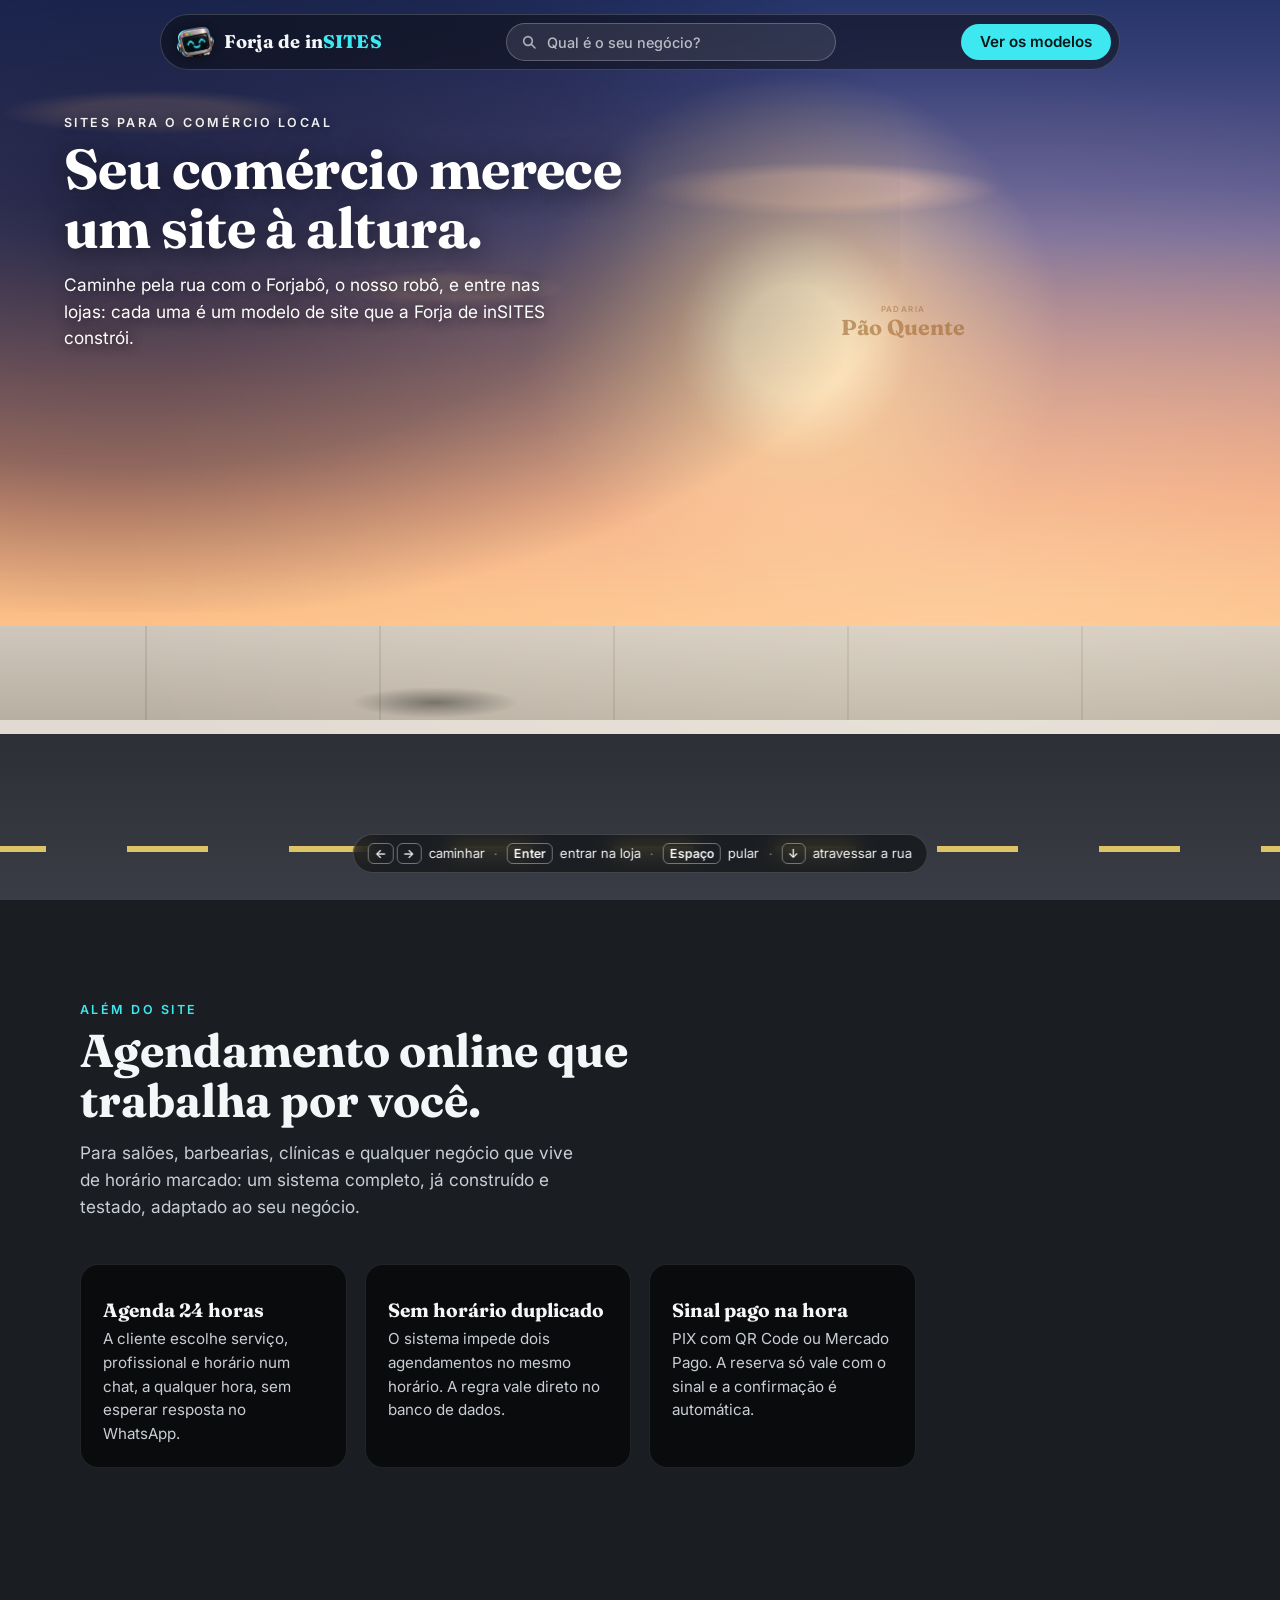
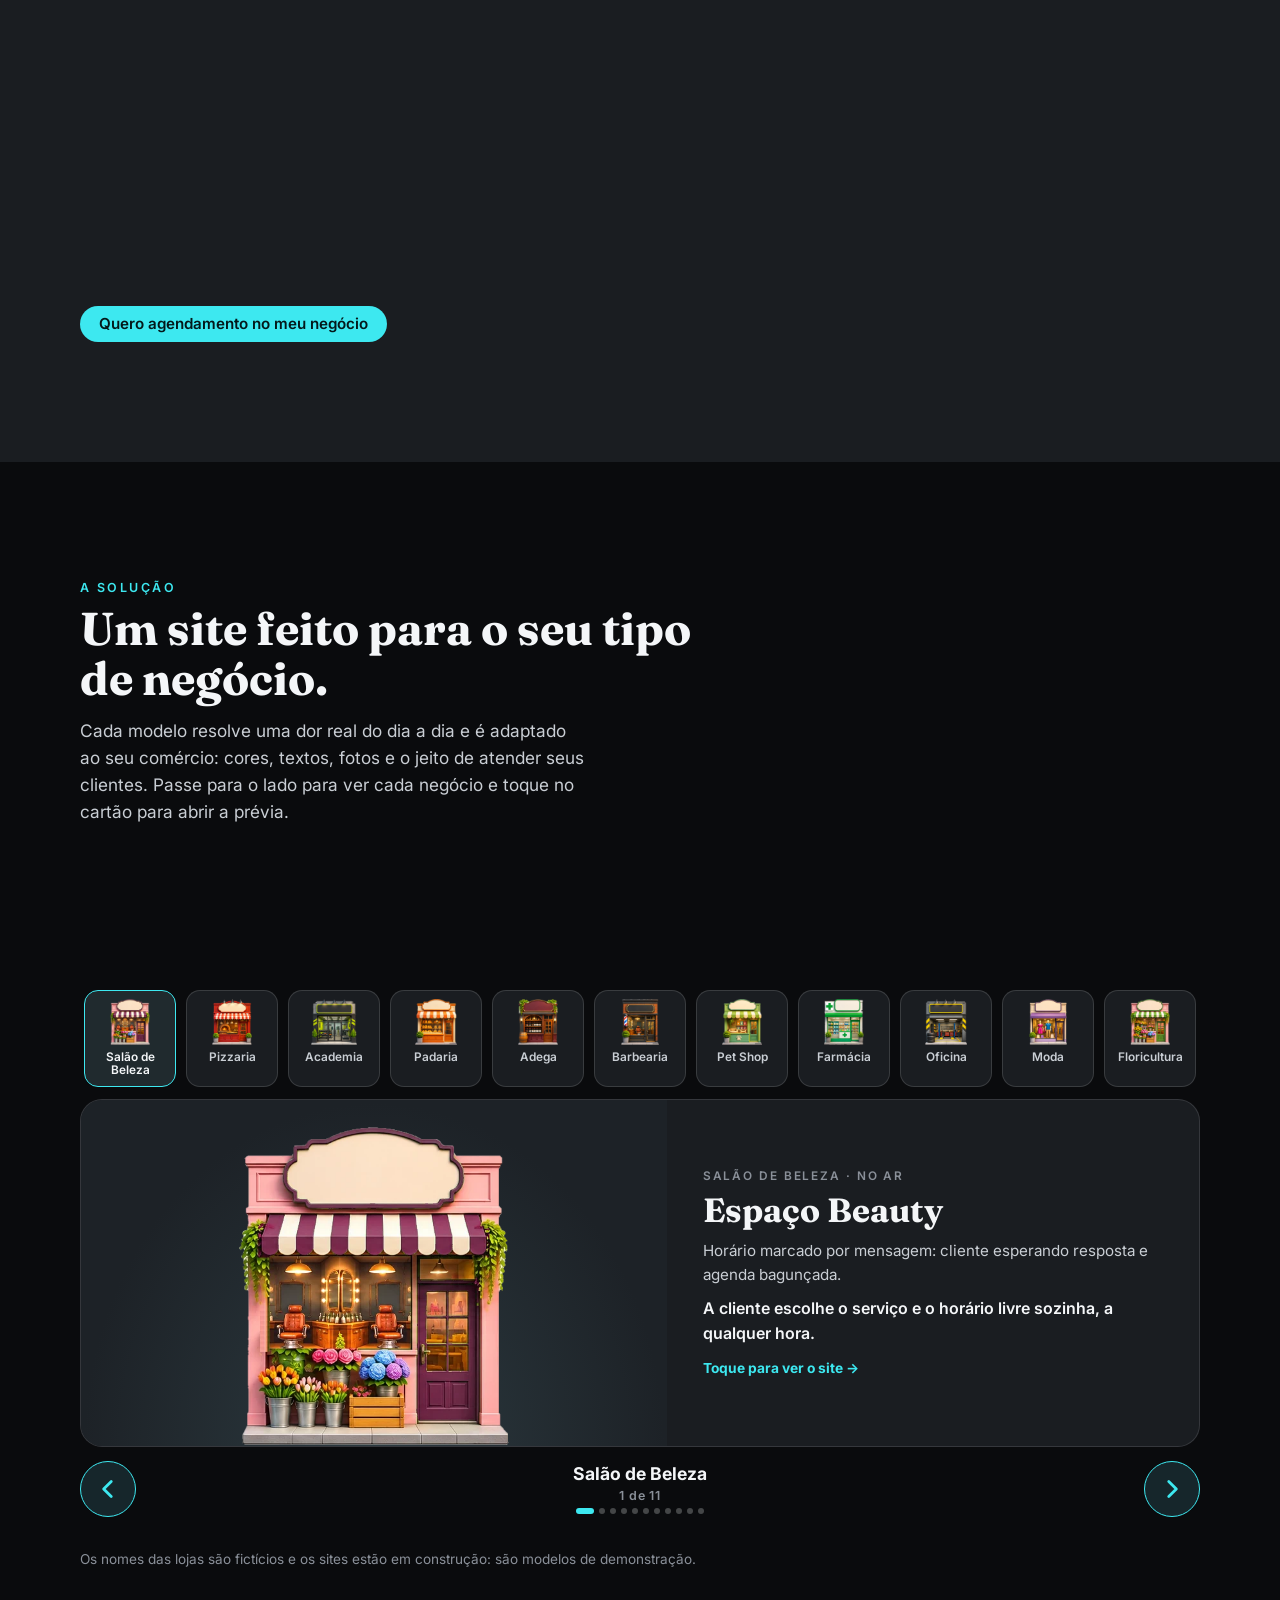
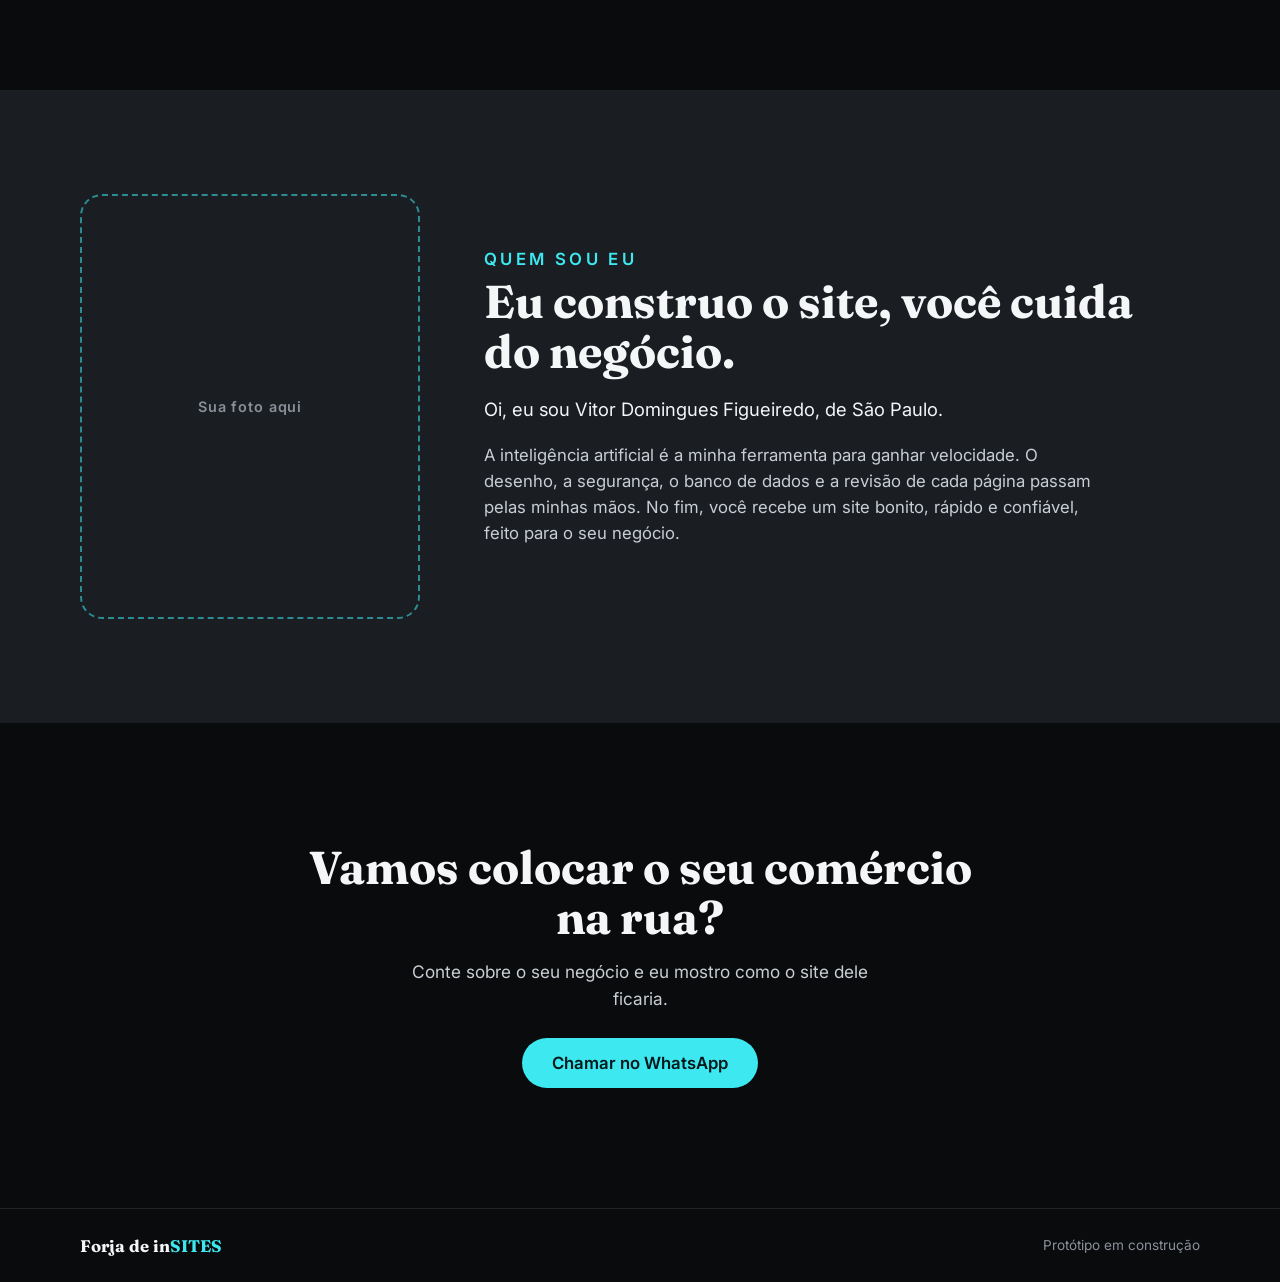
==== commit 13098d51: "Nova estrutura: Início, Além do site, A solução, Quem sou, Contato - Sai a seção A dor e a Como func" ====
--- a/index.html
+++ b/index.html
@@ -14,7 +14,7 @@
 <link rel="preconnect" href="https://fonts.googleapis.com">
 <link rel="preconnect" href="https://fonts.gstatic.com" crossorigin>
 <link href="https://fonts.googleapis.com/css2?family=Fraunces:ital,opsz,wght@0,9..144,600;0,9..144,700;0,9..144,800;1,9..144,600&family=Inter:wght@400;500;600;800&display=swap" rel="stylesheet">
-<link rel="stylesheet" href="css/style.css?v=18">
+<link rel="stylesheet" href="css/style.css?v=19">
 </head>
 <body>
 
@@ -68,27 +68,6 @@
     <p class="sr-only" id="live" aria-live="polite"></p>
   </section>
 
-  <section class="band" id="dor" aria-labelledby="dor-titulo">
-    <div class="wrap">
-      <p class="eyebrow eyebrow-cyan">A dor</p>
-      <h2 id="dor-titulo">O cliente decide antes de chegar à sua porta.</h2>
-      <div class="trio">
-        <article><span class="num">1</span><h3>Ele procura primeiro</h3><p>No Google e no Instagram. Se não encontra um site organizado, que chame atenção, ele segue para o próximo.</p></article>
-        <article><span class="num">2</span><h3>O atendimento vira correria</h3><p>Preço, horário e endereço respondidos o dia inteiro, e pedidos que se perdem no meio da conversa do WhatsApp.</p></article>
-        <article><span class="num">3</span><h3>A loja fecha, a vitrine também</h3><p>Fora do horário, ninguém vê cardápio, preços ou horários. Um site continua atendendo à noite e no fim de semana.</p></article>
-      </div>
-    </div>
-  </section>
-
-  <section class="models" id="modelos" aria-labelledby="modelos-titulo">
-    <div class="wrap">
-      <p class="eyebrow eyebrow-cyan">A solução</p>
-      <h2 id="modelos-titulo">Um site feito para o seu tipo de negócio.</h2>
-      <p class="lead lead-dark">Cada modelo resolve uma dor real do dia a dia e é adaptado ao seu comércio: cores, textos, fotos e o jeito de atender seus clientes. Passe para o lado para ver cada negócio e toque no cartão para abrir a prévia.</p>
-      <div class="grid" id="grid"></div>
-      <p class="note">Os nomes das lojas são fictícios e os sites estão em construção: são modelos de demonstração.</p>
-    </div>
-  </section>
   <section class="band" id="agenda" aria-labelledby="agenda-titulo">
     <div class="wrap">
       <p class="eyebrow eyebrow-cyan">Além do site</p>
@@ -112,6 +91,15 @@
     </div>
   </section>
 
+  <section class="models" id="modelos" aria-labelledby="modelos-titulo">
+    <div class="wrap">
+      <p class="eyebrow eyebrow-cyan">A solução</p>
+      <h2 id="modelos-titulo">Um site feito para o seu tipo de negócio.</h2>
+      <p class="lead lead-dark">Cada modelo resolve uma dor real do dia a dia e é adaptado ao seu comércio: cores, textos, fotos e o jeito de atender seus clientes. Passe para o lado para ver cada negócio e toque no cartão para abrir a prévia.</p>
+      <div class="grid" id="grid"></div>
+      <p class="note">Os nomes das lojas são fictícios e os sites estão em construção: são modelos de demonstração.</p>
+    </div>
+  </section>
   <section class="about" id="quem" aria-labelledby="quem-titulo">
     <div class="wrap about-grid">
       <div class="photo" id="photo" role="img" aria-label="Espaço reservado para a foto"><span>Sua foto aqui</span></div>
@@ -121,19 +109,6 @@
         <p class="about-text" id="about-text"></p>
         <p>A inteligência artificial é a minha ferramenta para ganhar velocidade. O desenho, a segurança, o banco de dados e a revisão de cada página passam pelas minhas mãos. No fim, você recebe um site bonito, rápido e confiável, feito para o seu negócio.</p>
       </div>
-    </div>
-  </section>
-
-  <section class="band" id="como" aria-labelledby="como-titulo">
-    <div class="wrap">
-      <p class="eyebrow eyebrow-cyan">Como funciona</p>
-      <h2 id="como-titulo">Do primeiro contato ao site no ar.</h2>
-      <ol class="steps">
-        <li><span class="num">1</span><h3>Conversa rápida</h3><p>Eu entendo o seu negócio e o que os seus clientes mais perguntam.</p></li>
-        <li><span class="num">2</span><h3>Prévia do seu site</h3><p>Você vê como ficaria antes de decidir qualquer coisa.</p></li>
-        <li><span class="num">3</span><h3>Ajustes</h3><p>Textos, cores e fotos do seu jeito, até ficar como você quer.</p></li>
-        <li><span class="num">4</span><h3>No ar</h3><p>O site é publicado e fica pronto para receber clientes.</p></li>
-      </ol>
     </div>
   </section>
 
@@ -177,10 +152,10 @@
 <script src="js/manifest.js?v=6"></script>
 <script src="js/poses.js?v=5"></script>
 <!-- abertura (vídeo + tela "Começar") desligada por enquanto; para voltar, descomente: <script src="js/intro.js?v=8"></script> -->
-<script src="js/rua.js?v=13"></script>
-<script src="js/companion.js?v=17"></script>
+<script src="js/rua.js?v=14"></script>
+<script src="js/companion.js?v=18"></script>
 <script src="js/palco.js?v=8"></script>
-<script src="js/entradas.js?v=5"></script>
+<script src="js/entradas.js?v=6"></script>
 <script src="js/busca.js?v=6"></script>
 </body>
 </html>
--- a/css/style.css
+++ b/css/style.css
@@ -564,3 +564,7 @@
 
 /* prévia limpa: sem a faixa de dor/solução, só a legenda do modelo */
 .win-strip{display:none!important}
+
+/* nova ordem (Início, Além do site, A solução, Quem sou, Contato): fundos alternados */
+#quem{background:var(--grafite)}
+#contato{background:var(--forja)}
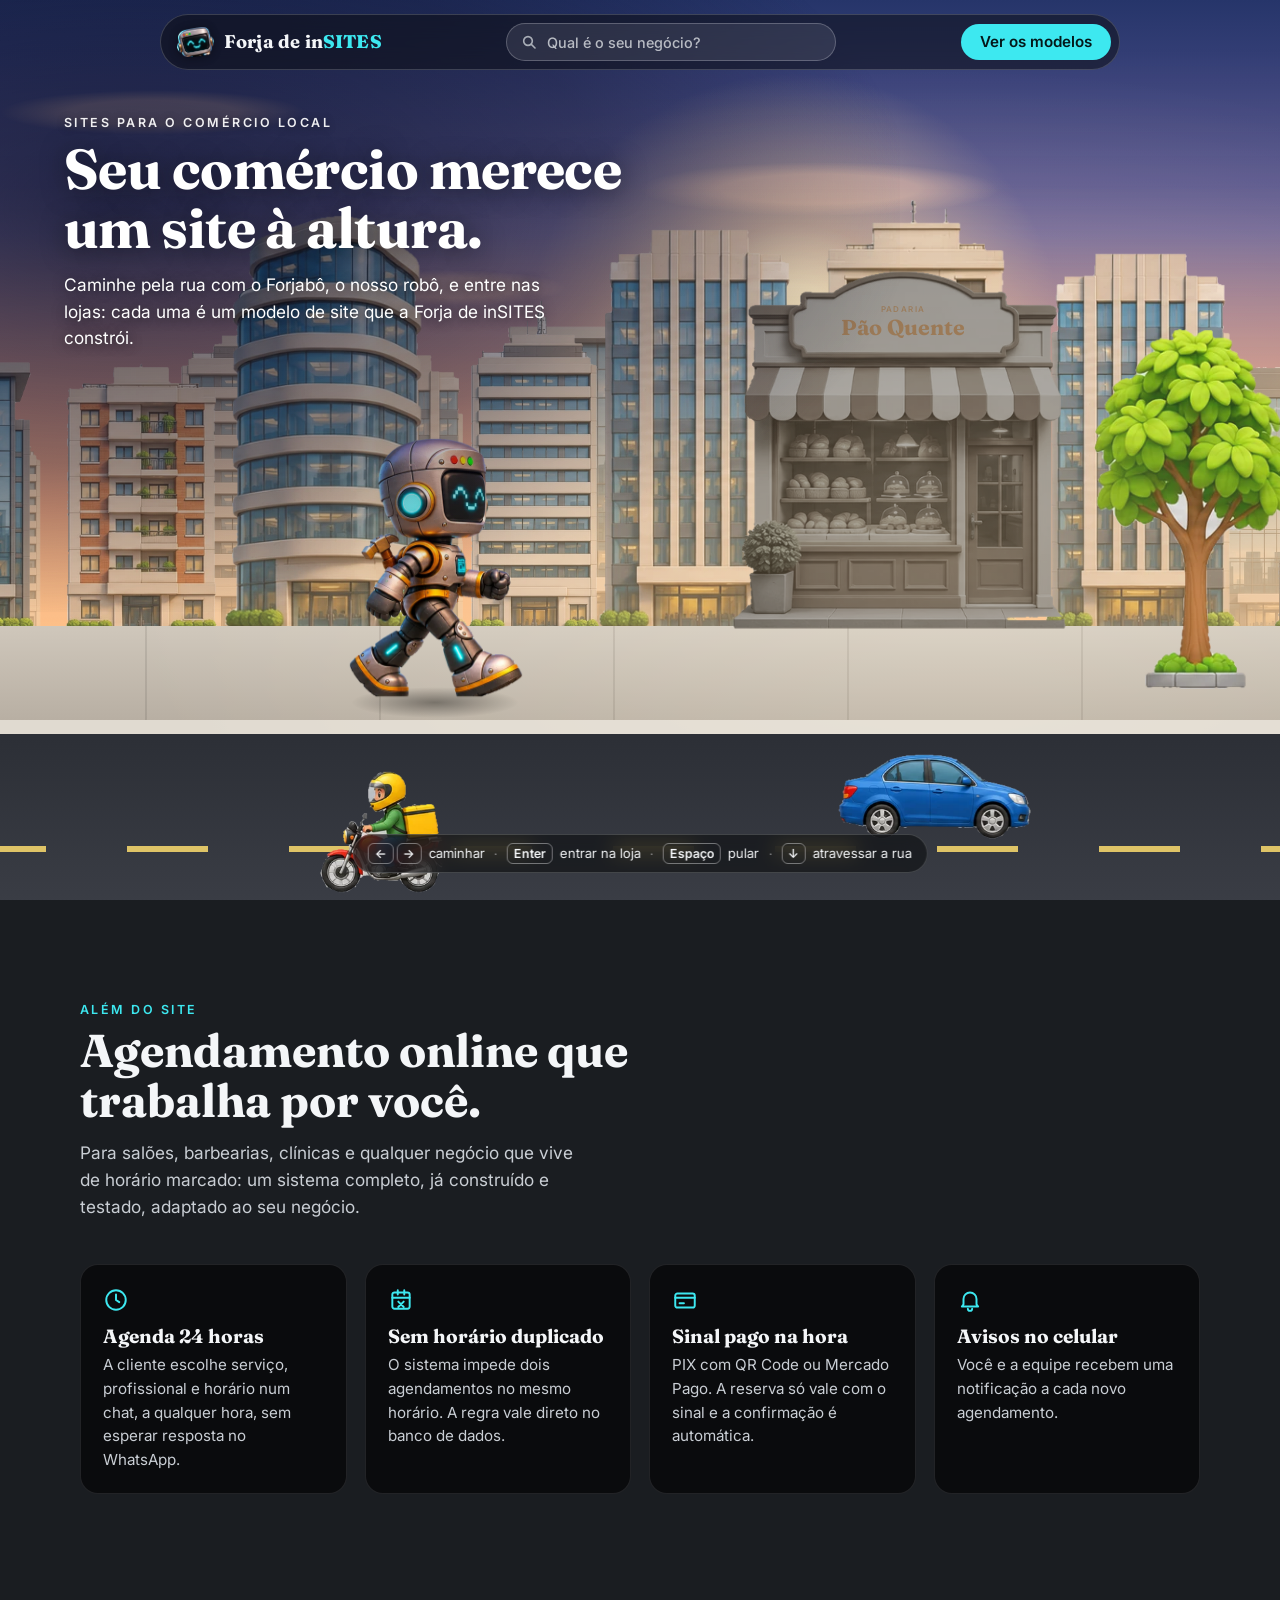
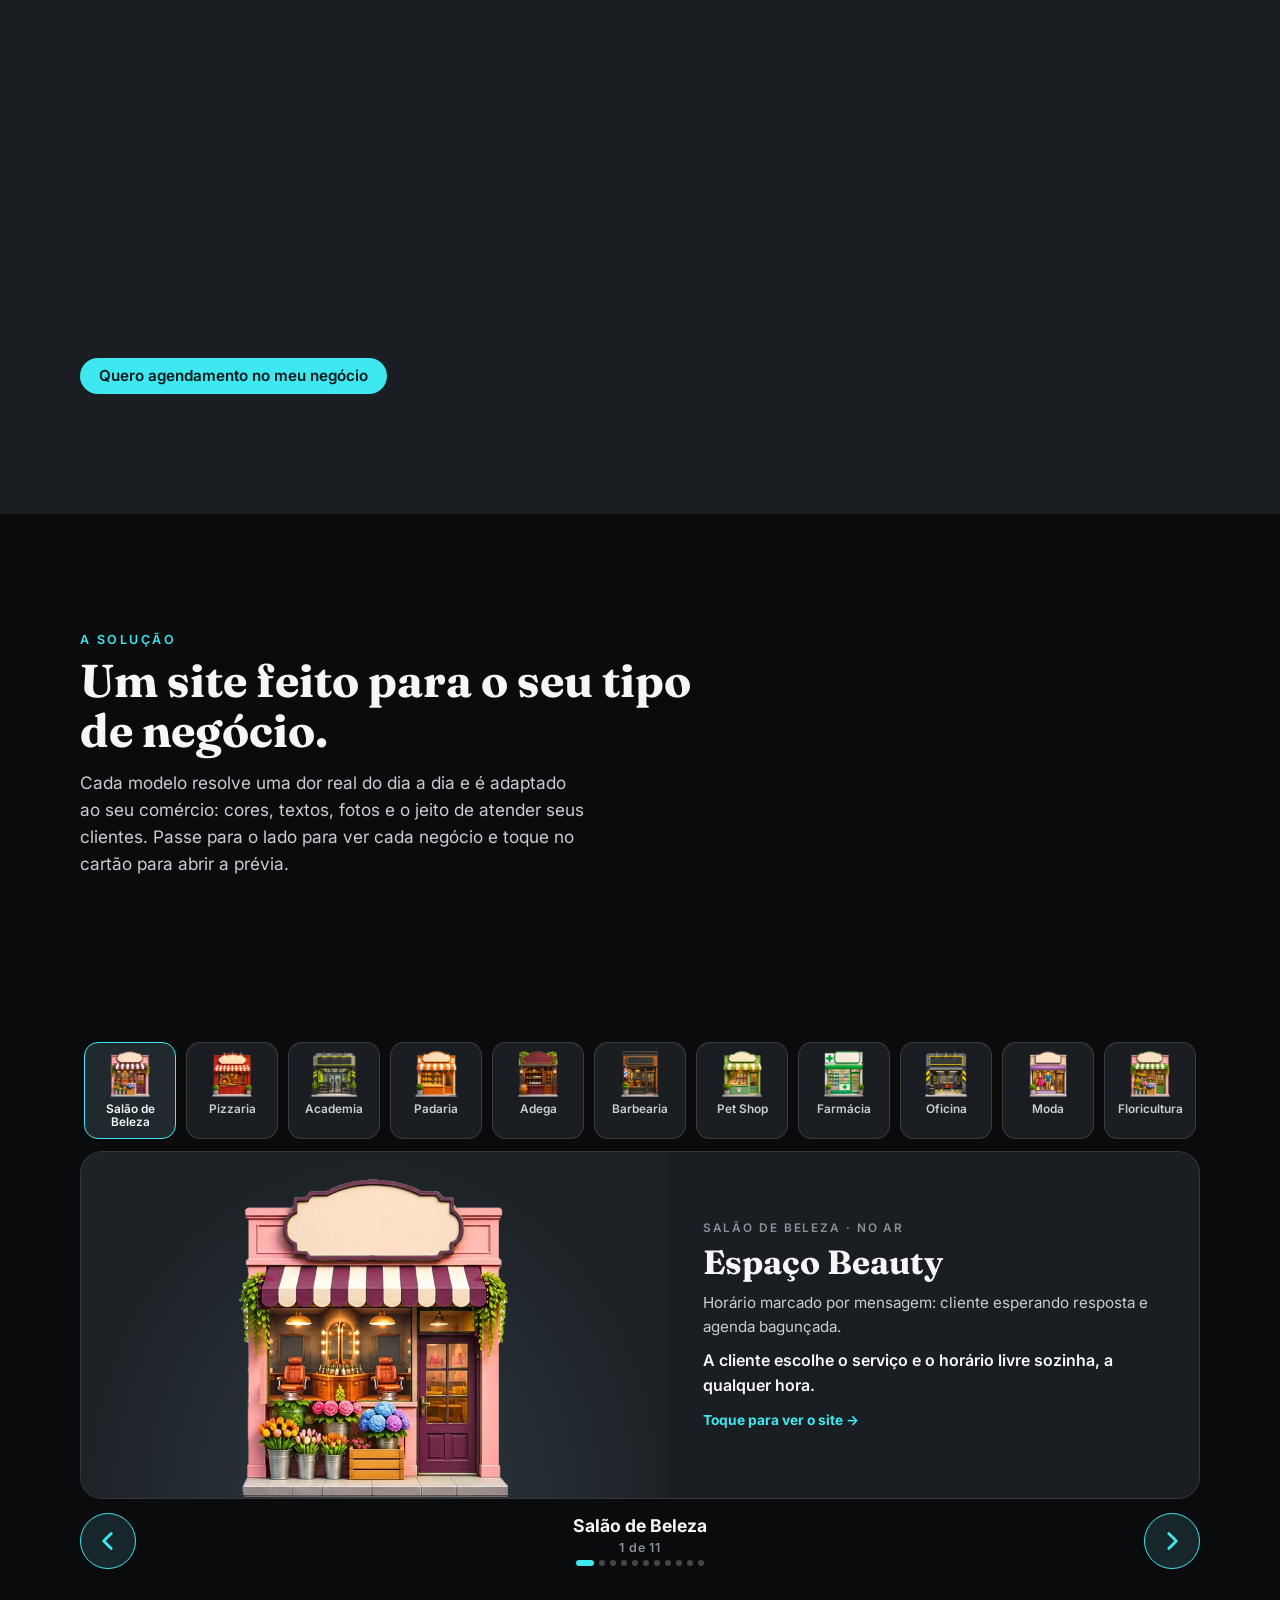
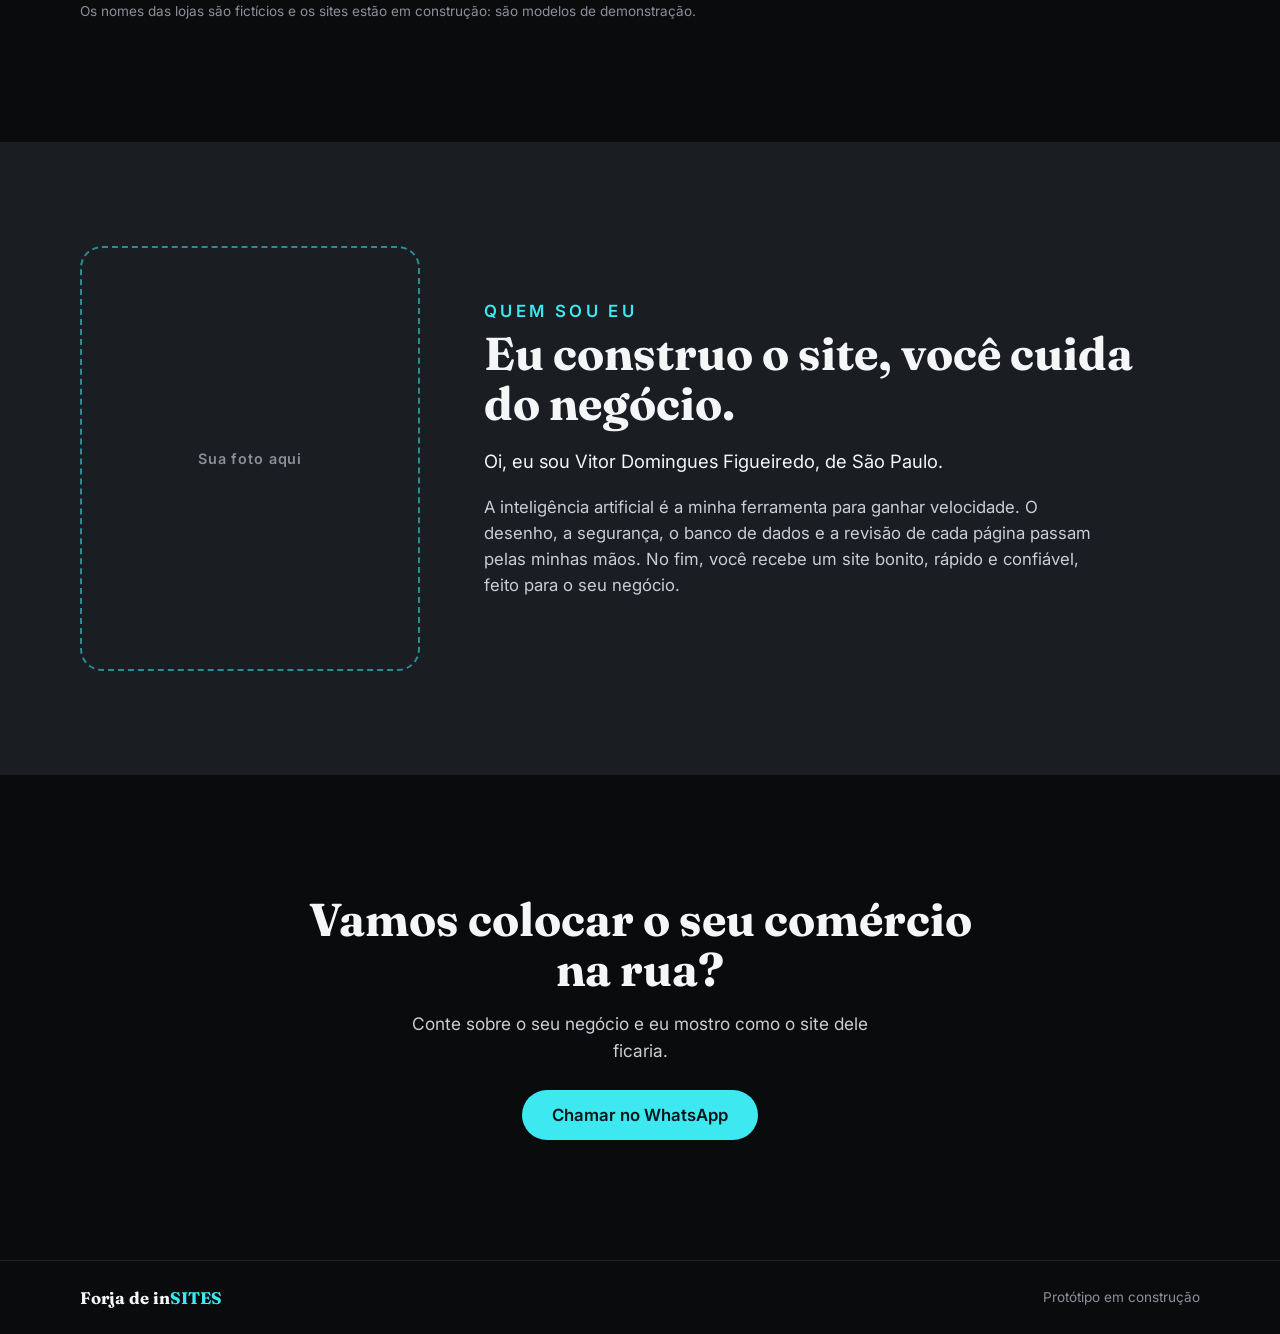
==== commit 367fbd62: "Além do site: títulos com ícone que abrem o texto; página sem sobrar para o lado - Celular: 6 blocos" ====
--- a/index.html
+++ b/index.html
@@ -14,7 +14,7 @@
 <link rel="preconnect" href="https://fonts.googleapis.com">
 <link rel="preconnect" href="https://fonts.gstatic.com" crossorigin>
 <link href="https://fonts.googleapis.com/css2?family=Fraunces:ital,opsz,wght@0,9..144,600;0,9..144,700;0,9..144,800;1,9..144,600&family=Inter:wght@400;500;600;800&display=swap" rel="stylesheet">
-<link rel="stylesheet" href="css/style.css?v=19">
+<link rel="stylesheet" href="css/style.css?v=20">
 </head>
 <body>
 
@@ -73,21 +73,22 @@
       <p class="eyebrow eyebrow-cyan">Além do site</p>
       <h2 id="agenda-titulo">Agendamento online que trabalha por você.</h2>
       <p class="lead lead-dark">Para salões, barbearias, clínicas e qualquer negócio que vive de horário marcado: um sistema completo, já construído e testado, adaptado ao seu negócio.</p>
-      <div class="trio">
-        <article><h3>Agenda 24 horas</h3><p>A cliente escolhe serviço, profissional e horário num chat, a qualquer hora, sem esperar resposta no WhatsApp.</p></article>
-        <article><h3>Sem horário duplicado</h3><p>O sistema impede dois agendamentos no mesmo horário. A regra vale direto no banco de dados.</p></article>
-        <article><h3>Sinal pago na hora</h3><p>PIX com QR Code ou Mercado Pago. A reserva só vale com o sinal e a confirmação é automática.</p></article>
-        <article><h3>Avisos no celular</h3><p>Você e a equipe recebem uma notificação a cada novo agendamento.</p></article>
-        <article><h3>Painel da equipe</h3><p>Agenda do dia, bloqueio de horários, clientes, profissionais e serviços, tudo no seu controle.</p></article>
-        <article><h3>Link da reserva</h3><p>A cliente consulta ou cancela pelo link e guarda o compromisso na agenda do celular.</p></article>
+      <div class="trio ag-grid">
+        <article><svg class="ag-ic" viewBox="0 0 24 24" aria-hidden="true"><circle cx="12" cy="12" r="9"/><path d="M12 7v5l3 2"/></svg><h3>Agenda 24 horas</h3><p>A cliente escolhe serviço, profissional e horário num chat, a qualquer hora, sem esperar resposta no WhatsApp.</p></article>
+        <article><svg class="ag-ic" viewBox="0 0 24 24" aria-hidden="true"><rect x="4" y="5" width="16" height="15" rx="2"/><path d="M4 10h16M9 3v4M15 3v4M9.5 13.5l5 5M14.5 13.5l-5 5"/></svg><h3>Sem horário duplicado</h3><p>O sistema impede dois agendamentos no mesmo horário. A regra vale direto no banco de dados.</p></article>
+        <article><svg class="ag-ic" viewBox="0 0 24 24" aria-hidden="true"><rect x="3" y="6" width="18" height="13" rx="2"/><path d="M3 10h18M7 15h4"/></svg><h3>Sinal pago na hora</h3><p>PIX com QR Code ou Mercado Pago. A reserva só vale com o sinal e a confirmação é automática.</p></article>
+        <article><svg class="ag-ic" viewBox="0 0 24 24" aria-hidden="true"><path d="M6 16V11a6 6 0 0 1 12 0v5l1.5 2h-15z"/><path d="M10 20a2 2 0 0 0 4 0"/></svg><h3>Avisos no celular</h3><p>Você e a equipe recebem uma notificação a cada novo agendamento.</p></article>
+        <article><svg class="ag-ic" viewBox="0 0 24 24" aria-hidden="true"><rect x="4" y="4" width="16" height="16" rx="2"/><path d="M8 9h8M8 13h8M8 17h5"/></svg><h3>Painel da equipe</h3><p>Agenda do dia, bloqueio de horários, clientes, profissionais e serviços, tudo no seu controle.</p></article>
+        <article><svg class="ag-ic" viewBox="0 0 24 24" aria-hidden="true"><path d="M10 14a4 4 0 0 0 5.66 0l3-3a4 4 0 0 0-5.66-5.66l-1 1"/><path d="M14 10a4 4 0 0 0-5.66 0l-3 3a4 4 0 0 0 5.66 5.66l1-1"/></svg><h3>Link da reserva</h3><p>A cliente consulta ou cancela pelo link e guarda o compromisso na agenda do celular.</p></article>
       </div>
+      <p class="ag-det" aria-live="polite"></p>
       <ol class="steps">
         <li><span class="num">1</span><h3>A cliente abre o link</h3><p>Pelo Instagram, WhatsApp ou Google.</p></li>
         <li><span class="num">2</span><h3>Escolhe o horário</h3><p>Serviço, profissional e um horário livre.</p></li>
         <li><span class="num">3</span><h3>Paga o sinal</h3><p>PIX ou Mercado Pago, com confirmação automática.</p></li>
         <li><span class="num">4</span><h3>Você é avisado</h3><p>O horário aparece na agenda do painel.</p></li>
       </ol>
-      <p style="margin-top:28px"><a class="btn btn-cyan" href="#contato">Quero agendamento no meu negócio</a></p>
+      <p class="ag-cta"><a class="btn btn-cyan" href="#contato">Quero agendamento no meu negócio</a></p>
     </div>
   </section>
 
@@ -157,5 +158,6 @@
 <script src="js/palco.js?v=8"></script>
 <script src="js/entradas.js?v=6"></script>
 <script src="js/busca.js?v=6"></script>
+<script src="js/agenda.js?v=1"></script>
 </body>
 </html>
--- a/css/style.css
+++ b/css/style.css
@@ -541,21 +541,34 @@
   .hint,.buddy-toggle{-webkit-backdrop-filter:none;backdrop-filter:none;background:rgba(10,11,13,.82)}
 }
 
-/* celular: seção "Além do site" (agendamento) compacta */
+/* "Além do site": ícone em cada bloco; no celular os blocos viram títulos que abrem o texto */
+.ag-ic{width:26px;height:26px;fill:none;stroke:var(--ciano);stroke-width:1.8;stroke-linecap:round;stroke-linejoin:round;display:block;margin-bottom:10px}
+.ag-det{display:none}
+.ag-cta{margin-top:28px}
 @media (max-width:720px){
-  #agenda .lead{font-size:.9rem;margin-top:.5rem}
-  #agenda .trio{grid-template-columns:1fr 1fr;gap:7px}
-  #agenda .trio article{display:block;padding:10px 11px}
-  #agenda .trio h3{font-size:.92rem;line-height:1.15}
-  #agenda .trio p{font-size:.76rem;line-height:1.35;margin-top:4px}
-  #agenda .steps{grid-template-columns:1fr 1fr;gap:7px}
-  #agenda .steps li{grid-template-columns:24px 1fr;column-gap:8px;padding:9px 10px}
+  #agenda .lead{display:none}
+  #agenda .ag-grid{grid-template-columns:1fr 1fr;gap:7px;margin-top:14px}
+  #agenda .ag-grid article{position:relative;display:flex;align-items:center;gap:9px;min-height:52px;padding:8px 26px 8px 10px;border-radius:13px;cursor:pointer;-webkit-tap-highlight-color:transparent;transition:border-color .2s,background .2s}
+  #agenda .ag-grid article::after{content:"+";position:absolute;right:10px;top:50%;transform:translateY(-50%);font:700 1.1rem/1 var(--sans);color:var(--aco)}
+  #agenda .ag-grid article.on{border-color:var(--ciano);background:#13262b}
+  #agenda .ag-grid article.on::after{content:"\2212";color:var(--ciano)}
+  #agenda .ag-ic{flex:none;width:22px;height:22px;margin:0}
+  #agenda .ag-grid h3{margin:0;font-size:.86rem;line-height:1.15}
+  #agenda .ag-grid p{display:none}
+  .ag-det{display:block;margin:8px 0 0;min-height:3.9em;padding:10px 12px;border-left:3px solid var(--ciano);border-radius:0 12px 12px 0;background:rgba(61,232,240,.07);font-size:.84rem;line-height:1.4;color:var(--gelo)}
+  .ag-det.troca{animation:agIn .25s ease-out}
+  #agenda .steps{display:grid;grid-template-columns:repeat(4,1fr);gap:4px;margin-top:12px;counter-reset:none}
+  #agenda .steps li{display:flex;flex-direction:column;align-items:center;gap:5px;padding:0;background:none;border:0;text-align:center;position:relative}
+  #agenda .steps li:not(:last-child)::after{content:"";position:absolute;top:12px;left:calc(50% + 16px);right:calc(-50% + 16px);height:2px;background:rgba(61,232,240,.35)}
   #agenda .steps .num{width:24px;height:24px;font-size:.74rem}
-  #agenda .steps h3{font-size:.86rem}
-  #agenda .steps p{font-size:.74rem}
+  #agenda .steps h3{margin:0;font-size:.68rem;line-height:1.2;font-family:var(--sans);font-weight:600;color:var(--prata)}
+  #agenda .steps p{display:none}
+  .ag-cta{margin-top:14px}
   #agenda .btn{width:100%;justify-content:center}
-  #agenda p[style]{margin-top:12px!important}
-}
+}
+@keyframes agIn{from{opacity:0;transform:translateY(4px)}to{opacity:1;transform:none}}
+@media (prefers-reduced-motion:reduce){.ag-det.troca{animation:none}}
+
 
 /* cartão do carrossel: tocar abre a prévia */
 .pl-tap{margin:4px 0 0!important;font:700 .86rem var(--sans);color:var(--ciano)!important}
@@ -568,3 +581,6 @@
 /* nova ordem (Início, Além do site, A solução, Quem sou, Contato): fundos alternados */
 #quem{background:var(--grafite)}
 #contato{background:var(--forja)}
+
+/* nada pode empurrar a página para o lado (blocos entrando com deslize lateral) */
+html,body{overflow-x:clip}
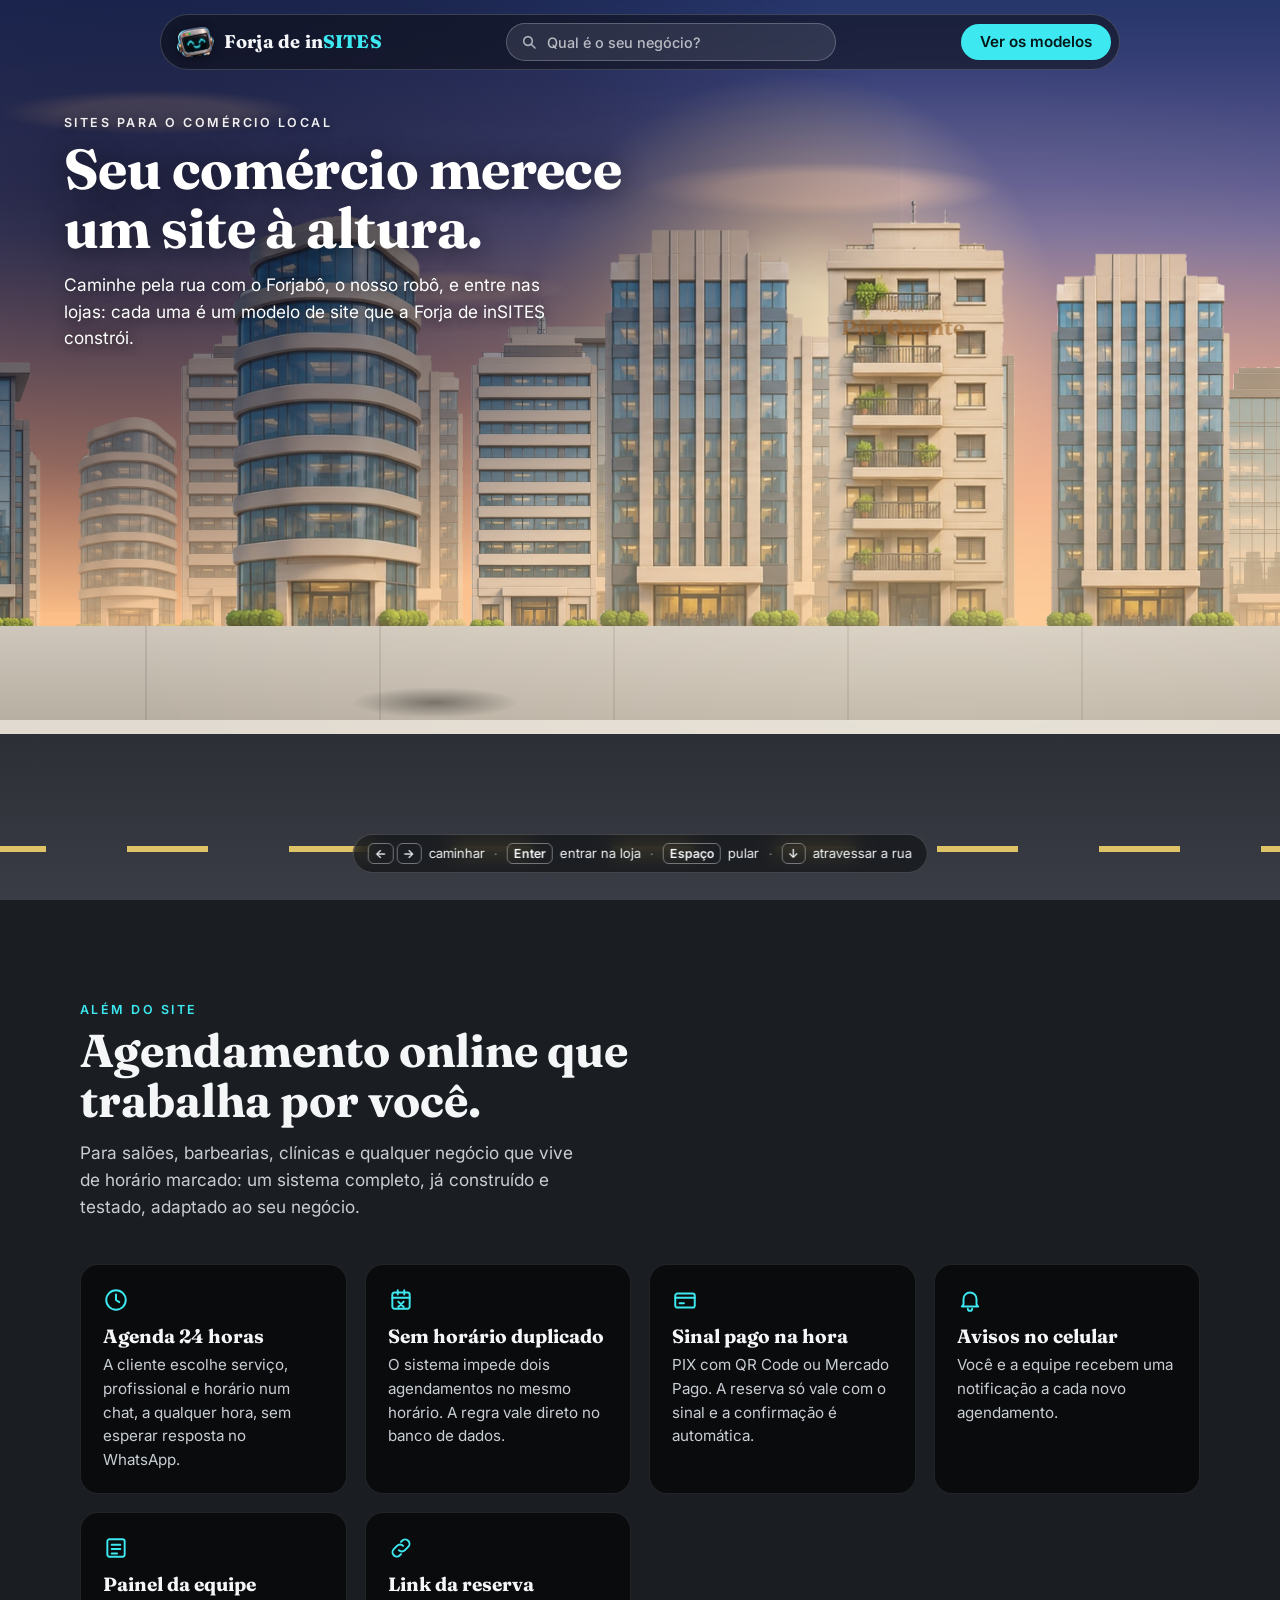
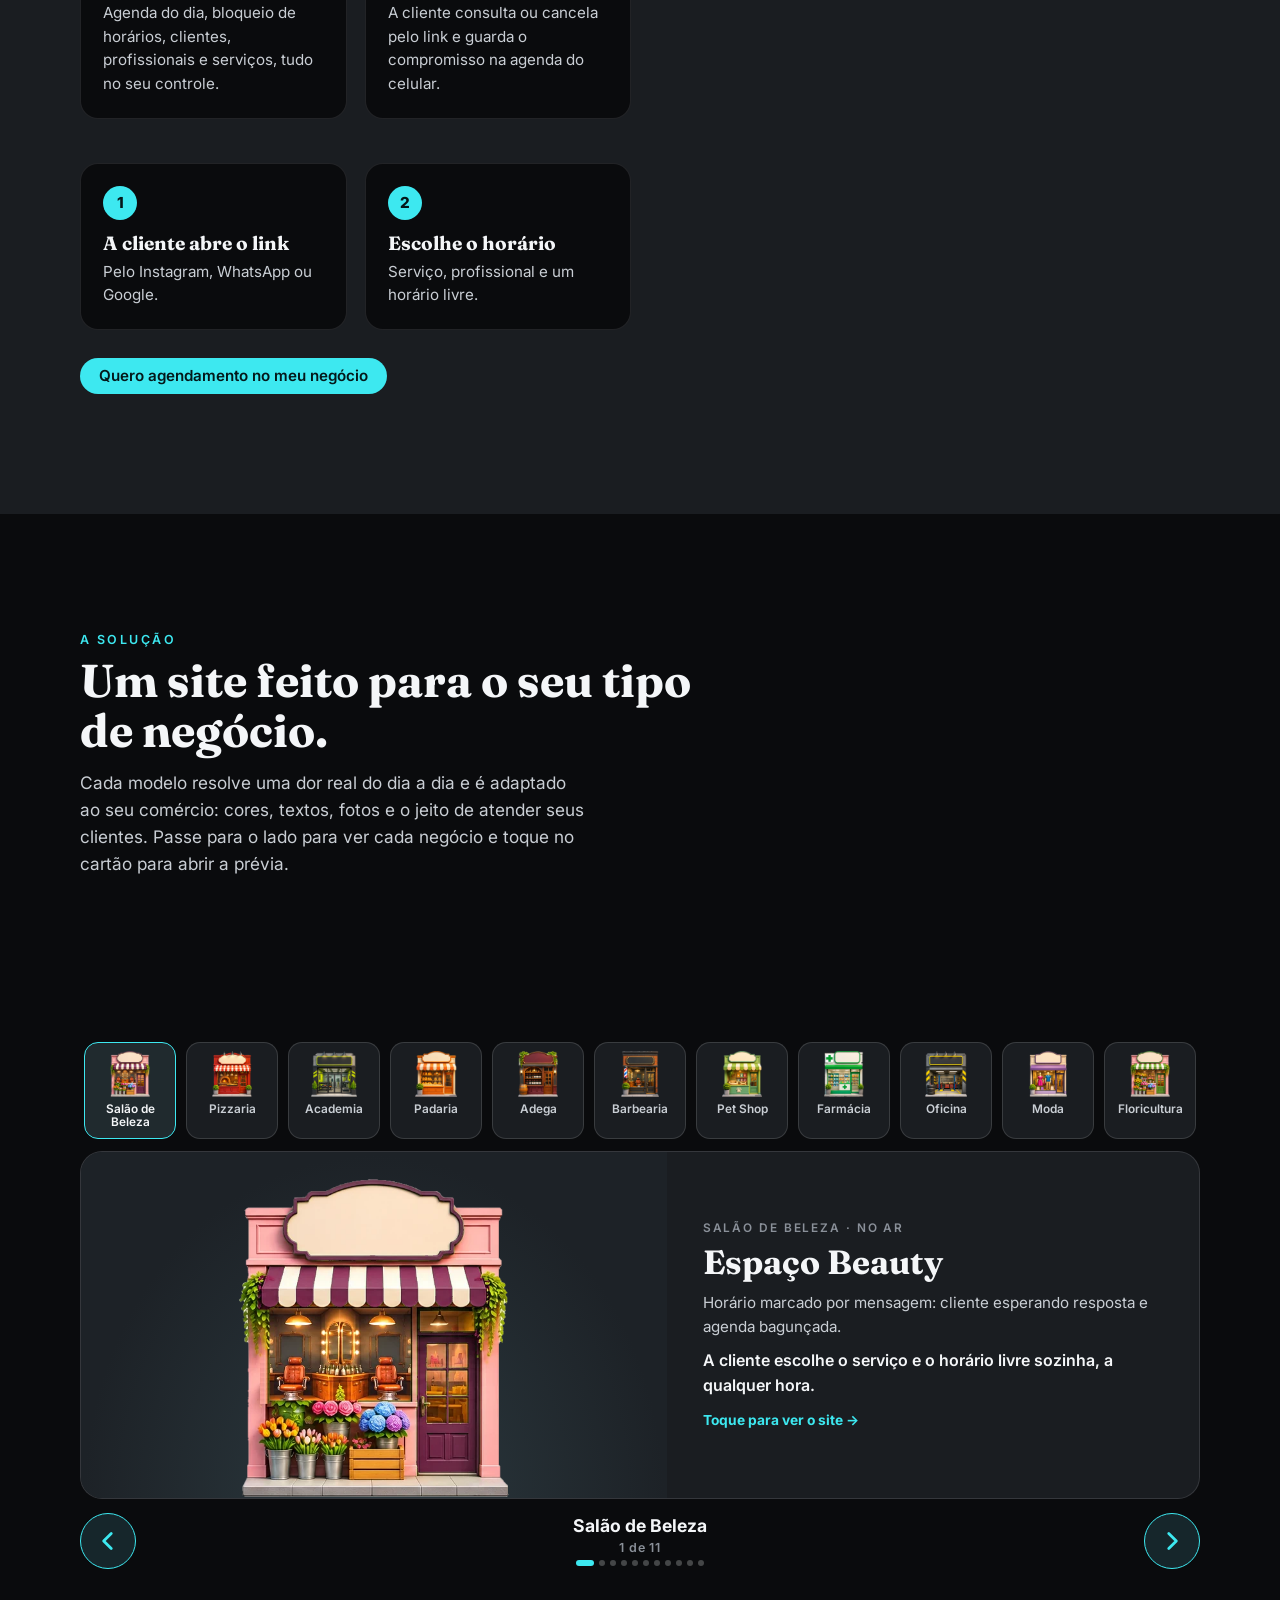
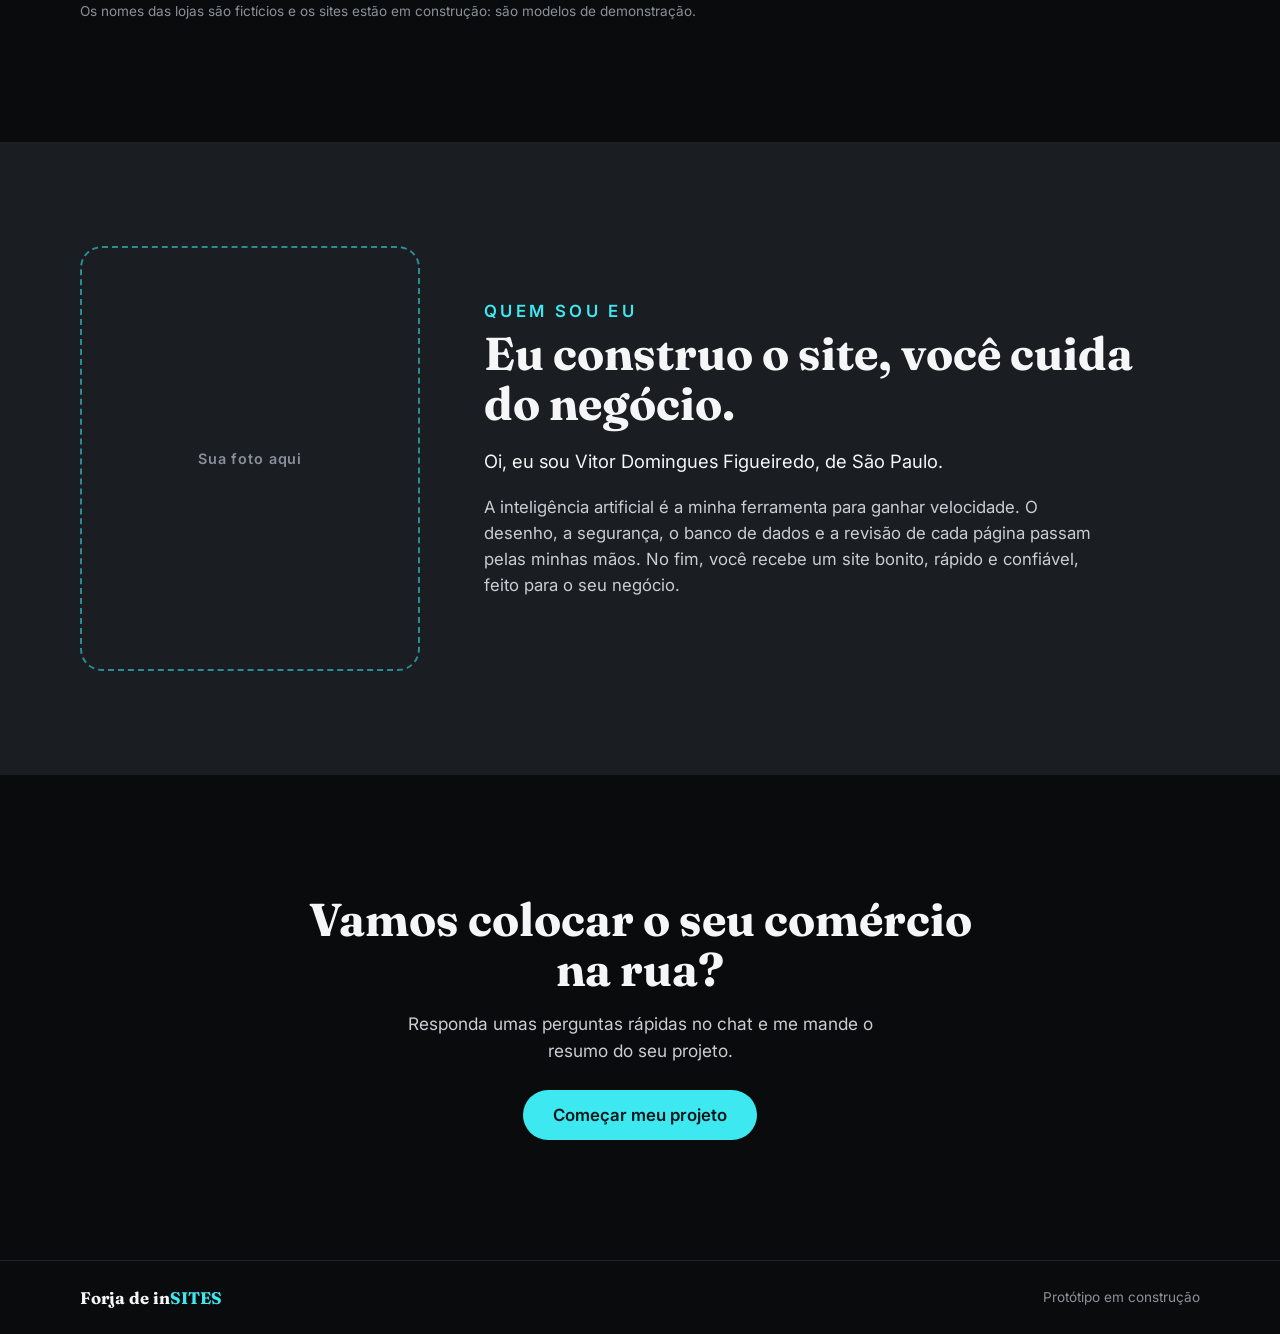
==== commit 76b5d473: "Contato vira chat de projeto (Forjabô) com resumo no WhatsApp - Botões 'Começar meu projeto' e 'Quer" ====
--- a/index.html
+++ b/index.html
@@ -14,7 +14,7 @@
 <link rel="preconnect" href="https://fonts.googleapis.com">
 <link rel="preconnect" href="https://fonts.gstatic.com" crossorigin>
 <link href="https://fonts.googleapis.com/css2?family=Fraunces:ital,opsz,wght@0,9..144,600;0,9..144,700;0,9..144,800;1,9..144,600&family=Inter:wght@400;500;600;800&display=swap" rel="stylesheet">
-<link rel="stylesheet" href="css/style.css?v=20">
+<link rel="stylesheet" href="css/style.css?v=21">
 </head>
 <body>
 
@@ -88,7 +88,7 @@
         <li><span class="num">3</span><h3>Paga o sinal</h3><p>PIX ou Mercado Pago, com confirmação automática.</p></li>
         <li><span class="num">4</span><h3>Você é avisado</h3><p>O horário aparece na agenda do painel.</p></li>
       </ol>
-      <p class="ag-cta"><a class="btn btn-cyan" href="#contato">Quero agendamento no meu negócio</a></p>
+      <p class="ag-cta"><button type="button" class="btn btn-cyan" data-briefing="Agendamento online">Quero agendamento no meu negócio</button></p>
     </div>
   </section>
 
@@ -116,9 +116,8 @@
   <section class="contact" id="contato" aria-labelledby="contato-titulo">
     <div class="wrap">
       <h2 id="contato-titulo">Vamos colocar o seu comércio na rua?</h2>
-      <p class="lead lead-dark">Conte sobre o seu negócio e eu mostro como o site dele ficaria.</p>
-      <a class="btn btn-cyan btn-lg" id="wa" href="#contato">Chamar no WhatsApp</a>
-      <p class="note" id="wa-note" hidden>O contato será adicionado em breve.</p>
+      <p class="lead lead-dark">Responda umas perguntas rápidas no chat e me mande o resumo do seu projeto.</p>
+      <button type="button" class="btn btn-cyan btn-lg" data-briefing>Começar meu projeto</button>
     </div>
   </section>
 </main>
@@ -149,15 +148,16 @@
   <section class="models"><div class="wrap"><h2>Modelos</h2><p class="lead lead-dark">Ative o JavaScript para passear pela rua. Enquanto isso, os modelos estão em /padaria, /adega, /academia e outras pastas.</p></div></section>
 </noscript>
 
-<script src="js/config.js?v=6"></script>
+<script src="js/config.js?v=7"></script>
 <script src="js/manifest.js?v=6"></script>
 <script src="js/poses.js?v=5"></script>
 <!-- abertura (vídeo + tela "Começar") desligada por enquanto; para voltar, descomente: <script src="js/intro.js?v=8"></script> -->
-<script src="js/rua.js?v=14"></script>
+<script src="js/rua.js?v=15"></script>
 <script src="js/companion.js?v=18"></script>
 <script src="js/palco.js?v=8"></script>
 <script src="js/entradas.js?v=6"></script>
 <script src="js/busca.js?v=6"></script>
 <script src="js/agenda.js?v=1"></script>
+<script src="js/briefing.js?v=1"></script>
 </body>
 </html>
--- a/css/style.css
+++ b/css/style.css
@@ -584,3 +584,55 @@
 
 /* nada pode empurrar a página para o lado (blocos entrando com deslize lateral) */
 html,body{overflow-x:clip}
+
+/* ---------- chat "Começar meu projeto" (briefing.js) ---------- */
+html.bf-aberto{overflow:hidden}
+html.bf-aberto .buddy,html.bf-aberto .buddy-toggle,html.bf-aberto .ptrack{visibility:hidden}
+.bf{position:fixed;inset:0;z-index:400;display:flex;align-items:center;justify-content:center}
+.bf[hidden]{display:none}
+.bf-fundo{position:absolute;inset:0;background:rgba(5,6,8,.72);opacity:0;transition:opacity .25s}
+.bf-janela{position:relative;display:flex;flex-direction:column;width:min(440px,calc(100% - 32px));height:min(720px,calc(100dvh - 48px));background:#0f1216;border:1px solid rgba(61,232,240,.35);border-radius:22px;overflow:hidden;box-shadow:0 30px 80px rgba(0,0,0,.6);transform:translateY(18px) scale(.98);opacity:0;transition:transform .28s cubic-bezier(.2,.9,.3,1.1),opacity .22s}
+.bf.on .bf-fundo{opacity:1}.bf.on .bf-janela{transform:none;opacity:1}
+.bf-topo{flex:none;display:flex;align-items:center;gap:10px;padding:12px 12px 12px 16px;background:#161a1f;border-bottom:1px solid rgba(244,246,248,.08)}
+.bf-av{width:38px;height:auto}
+.bf-quem{flex:1;display:flex;flex-direction:column;line-height:1.15}.bf-quem b{color:var(--gelo);font:700 1rem var(--sans)}
+.bf-status{font-size:.74rem;color:var(--ciano)}
+.bf-x{width:40px;height:40px;border-radius:50%;border:1px solid rgba(244,246,248,.2);background:none;color:var(--prata);font-size:1rem;cursor:pointer}
+.bf-msgs{flex:1;overflow-y:auto;overscroll-behavior:contain;padding:16px 14px 8px;display:flex;flex-direction:column;gap:8px;scrollbar-width:thin}
+.bf-b{max-width:84%;padding:10px 13px;border-radius:16px;font-size:.95rem;line-height:1.42;animation:bfIn .22s ease-out;overflow-wrap:anywhere}
+.bf-bot{align-self:flex-start;background:#1d2329;color:var(--gelo);border-bottom-left-radius:5px}
+.bf-eu{align-self:flex-end;background:var(--ciano);color:var(--on-ciano);font-weight:600;border-bottom-right-radius:5px}
+.bf-largo{max-width:94%;width:94%}
+.bf-dig{display:inline-flex;gap:4px;padding:3px 0}.bf-dig i{width:7px;height:7px;border-radius:50%;background:var(--aco);animation:bfDot 1s infinite}
+.bf-dig i:nth-child(2){animation-delay:.15s}.bf-dig i:nth-child(3){animation-delay:.3s}
+.bf-resumo{display:flex;flex-direction:column;gap:7px}
+.bf-linha{display:flex;flex-direction:column;gap:1px;padding-bottom:7px;border-bottom:1px solid rgba(244,246,248,.08)}.bf-linha:last-child{border:0;padding:0}
+.bf-linha span{font:600 .66rem var(--sans);letter-spacing:.12em;text-transform:uppercase;color:var(--ciano)}
+.bf-linha b{font-weight:500;color:var(--gelo);font-size:.9rem}
+.bf-bandeja{flex:none;display:flex;flex-wrap:wrap;gap:7px;padding:8px 14px 12px;max-height:46%;overflow-y:auto}
+.bf-bandeja:empty{display:none}
+.bf-op{border:1px solid rgba(61,232,240,.55);background:#13262b;color:var(--gelo);border-radius:999px;padding:.6em 1em;font:600 .88rem/1.2 var(--sans);cursor:pointer;text-align:left;-webkit-tap-highlight-color:transparent;transition:background .15s,transform .1s}
+.bf-op:active{transform:scale(.97)}.bf-op:hover{background:#18343a}
+.bf-op-grande{flex:1 1 100%;border-radius:14px;display:flex;flex-direction:column;gap:2px;padding:.7em 1em}
+.bf-op-grande small{font:400 .78rem/1.3 var(--sans);color:var(--prata)}
+.bf-chk[aria-pressed="true"]{background:var(--ciano);color:var(--on-ciano)}
+.bf-chk[aria-pressed="true"]::before{content:"✓ "}
+.bf-pronto{flex:1 1 100%;border:0;border-radius:14px;background:var(--ciano);color:var(--on-ciano);font:700 .95rem var(--sans);padding:.8em;cursor:pointer}
+.bf-pronto:disabled{background:#2a3036;color:var(--aco);cursor:default}
+.bf-pular{border-color:rgba(244,246,248,.25);background:none;color:var(--prata)}
+.bf-entrada{flex:none;display:flex;gap:8px;padding:10px 12px calc(10px + env(safe-area-inset-bottom));border-top:1px solid rgba(244,246,248,.08);background:#161a1f}
+.bf-entrada[hidden]{display:none}
+.bf-campo{flex:1;min-width:0;border:1px solid rgba(244,246,248,.18);border-radius:999px;background:#0f1216;color:var(--gelo);font:400 1rem var(--sans);padding:.7em 1em;outline:none}
+.bf-campo:focus{border-color:var(--ciano)}
+.bf-enviar{flex:none;width:46px;height:46px;border:0;border-radius:50%;background:var(--ciano);color:var(--on-ciano);cursor:pointer;display:grid;place-items:center}
+.bf-enviar svg{width:20px;height:20px;fill:currentColor}
+.bf-whats{flex:1 1 100%;display:flex;align-items:center;justify-content:center;gap:10px;border-radius:14px;background:#25d366;color:#05210f;font:800 1rem var(--sans);padding:.95em;text-decoration:none}
+.bf-whats svg{width:22px;height:22px;fill:none;stroke:currentColor;stroke-width:1.8;stroke-linejoin:round}
+.bf-whats.is-off{opacity:.5;pointer-events:none}
+@keyframes bfIn{from{opacity:0;transform:translateY(6px)}to{opacity:1;transform:none}}
+@keyframes bfDot{0%,80%,100%{opacity:.35;transform:translateY(0)}40%{opacity:1;transform:translateY(-3px)}}
+@media (max-width:560px){
+  .bf-janela{width:100%;height:100dvh;border-radius:0;border:0}
+  .bf-b{font-size:.93rem}
+}
+@media (prefers-reduced-motion:reduce){.bf-b,.bf-janela,.bf-fundo{animation:none;transition:none}.bf-dig i{animation:none}}
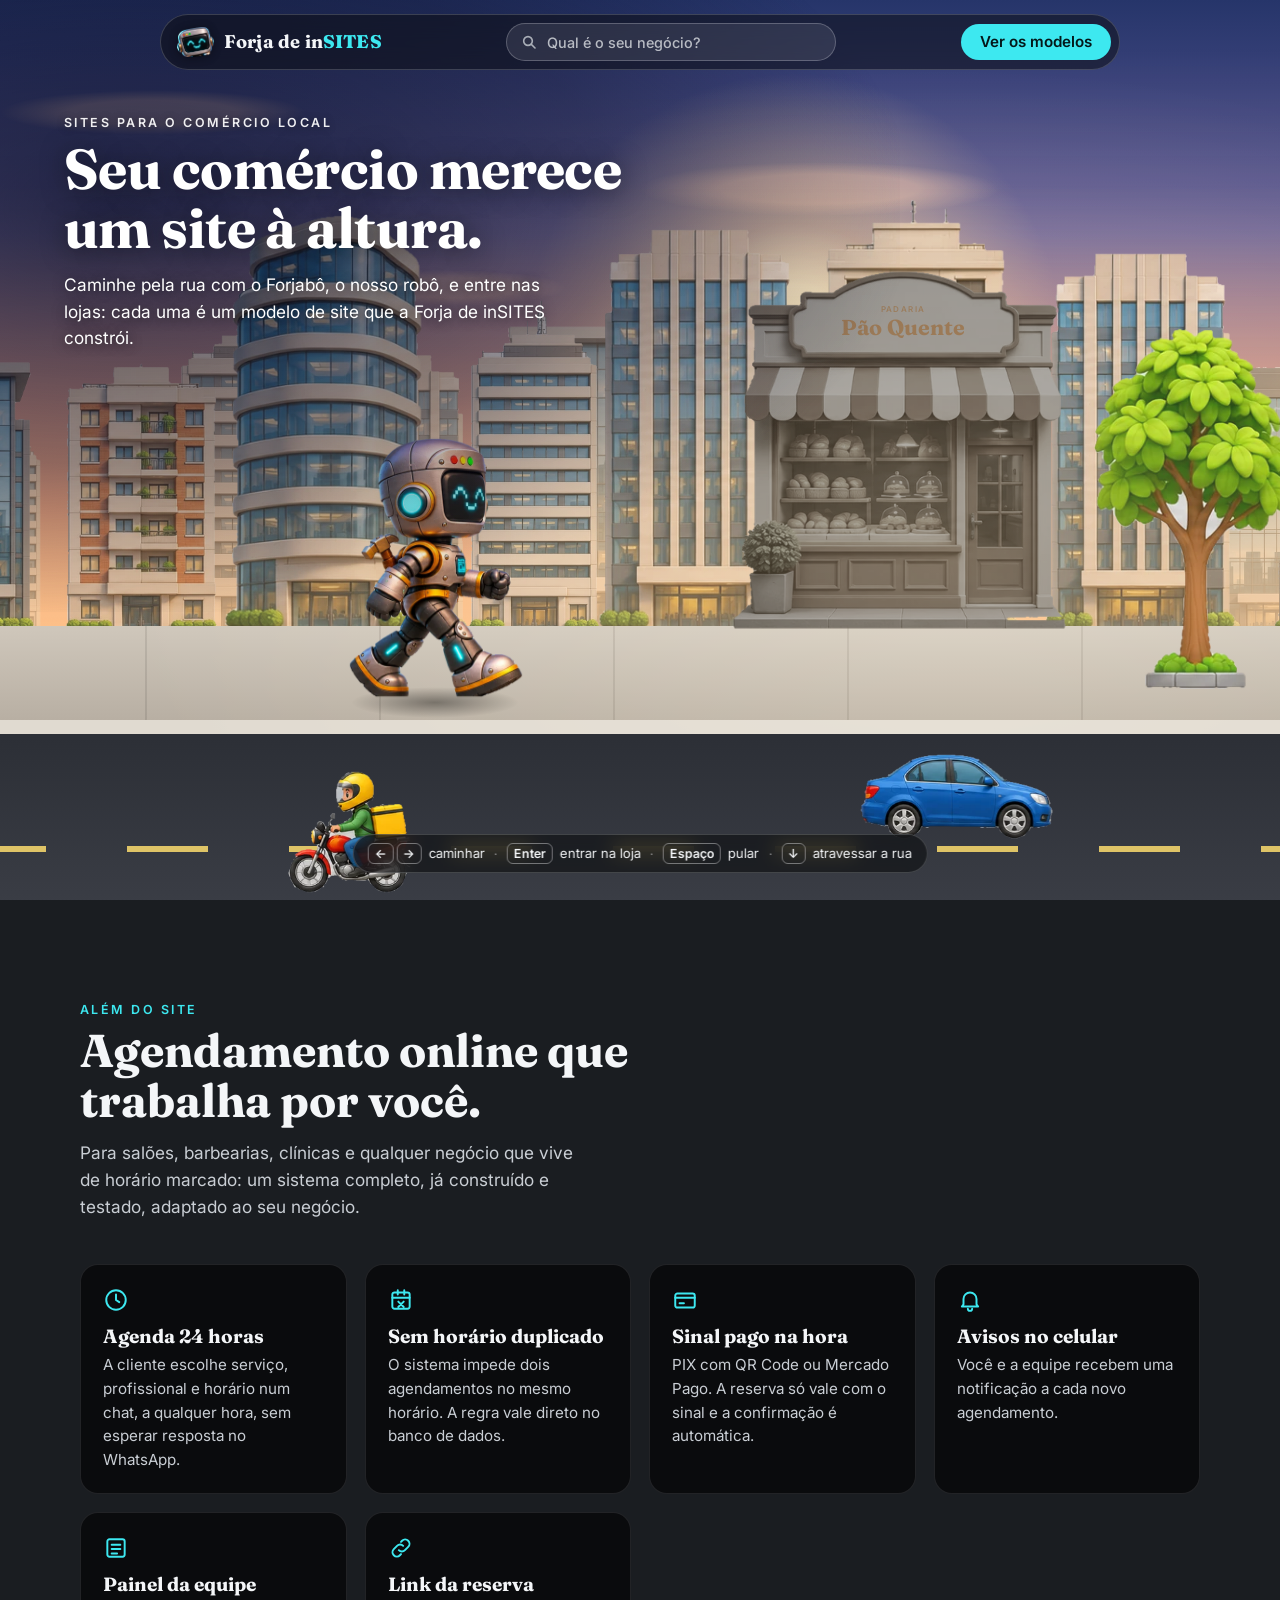
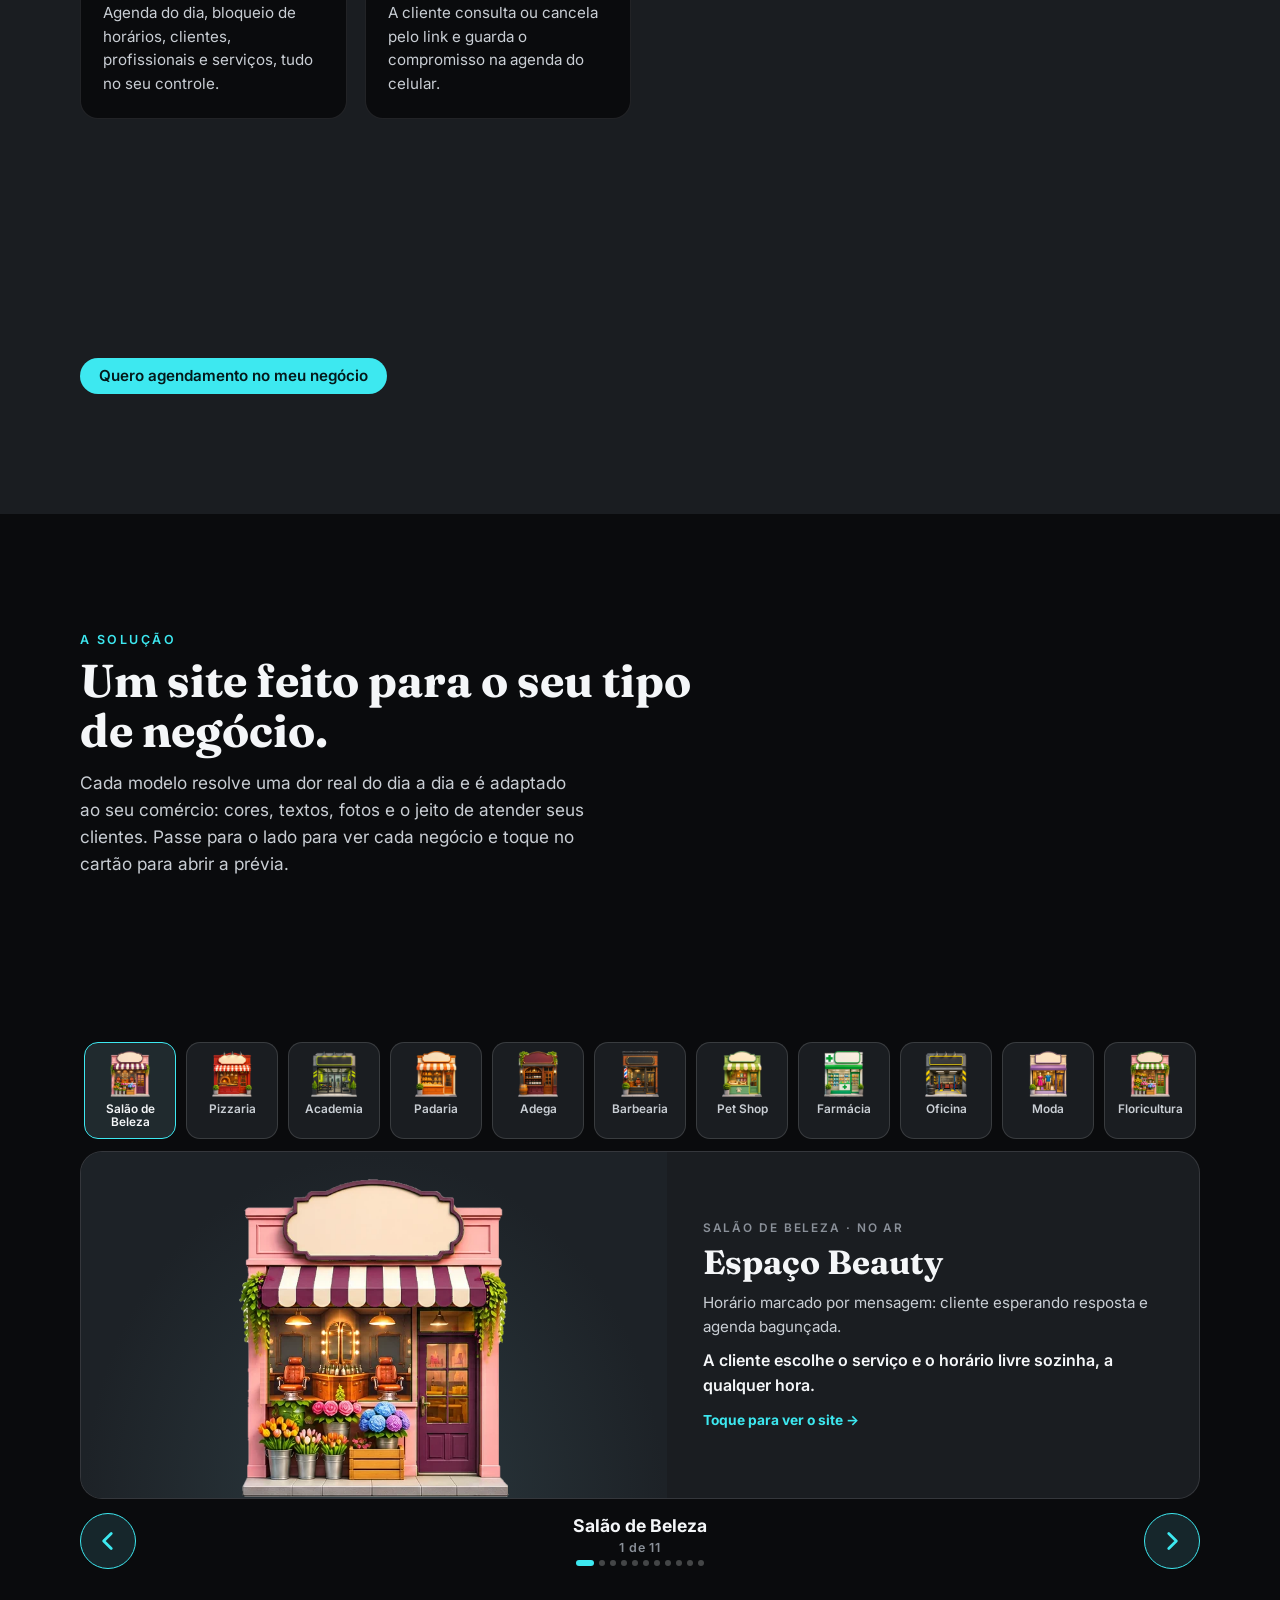
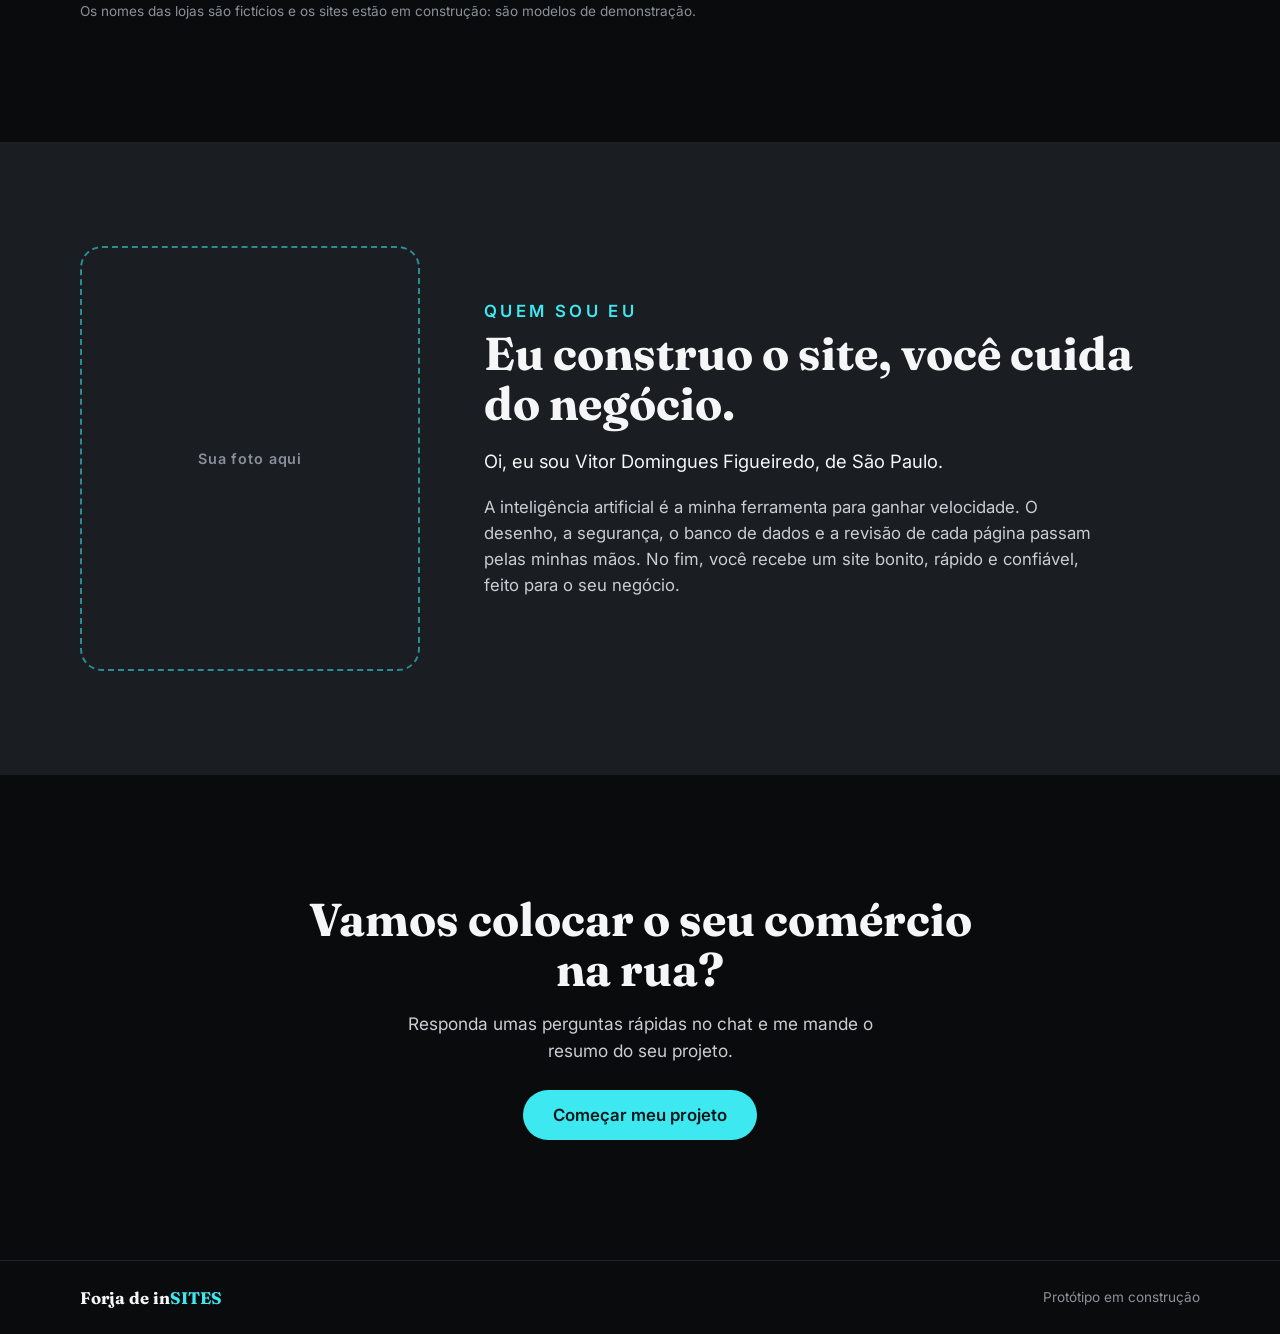
==== commit 5da93967: "Forjabô calmo quando a página está parada - Sem estripulias: parado 3 s, ele voa até um canto livre " ====
--- a/index.html
+++ b/index.html
@@ -153,9 +153,9 @@
 <script src="js/poses.js?v=5"></script>
 <!-- abertura (vídeo + tela "Começar") desligada por enquanto; para voltar, descomente: <script src="js/intro.js?v=8"></script> -->
 <script src="js/rua.js?v=15"></script>
-<script src="js/companion.js?v=18"></script>
+<script src="js/companion.js?v=19"></script>
 <script src="js/palco.js?v=8"></script>
-<script src="js/entradas.js?v=6"></script>
+<script src="js/entradas.js?v=7"></script>
 <script src="js/busca.js?v=6"></script>
 <script src="js/agenda.js?v=1"></script>
 <script src="js/briefing.js?v=1"></script>
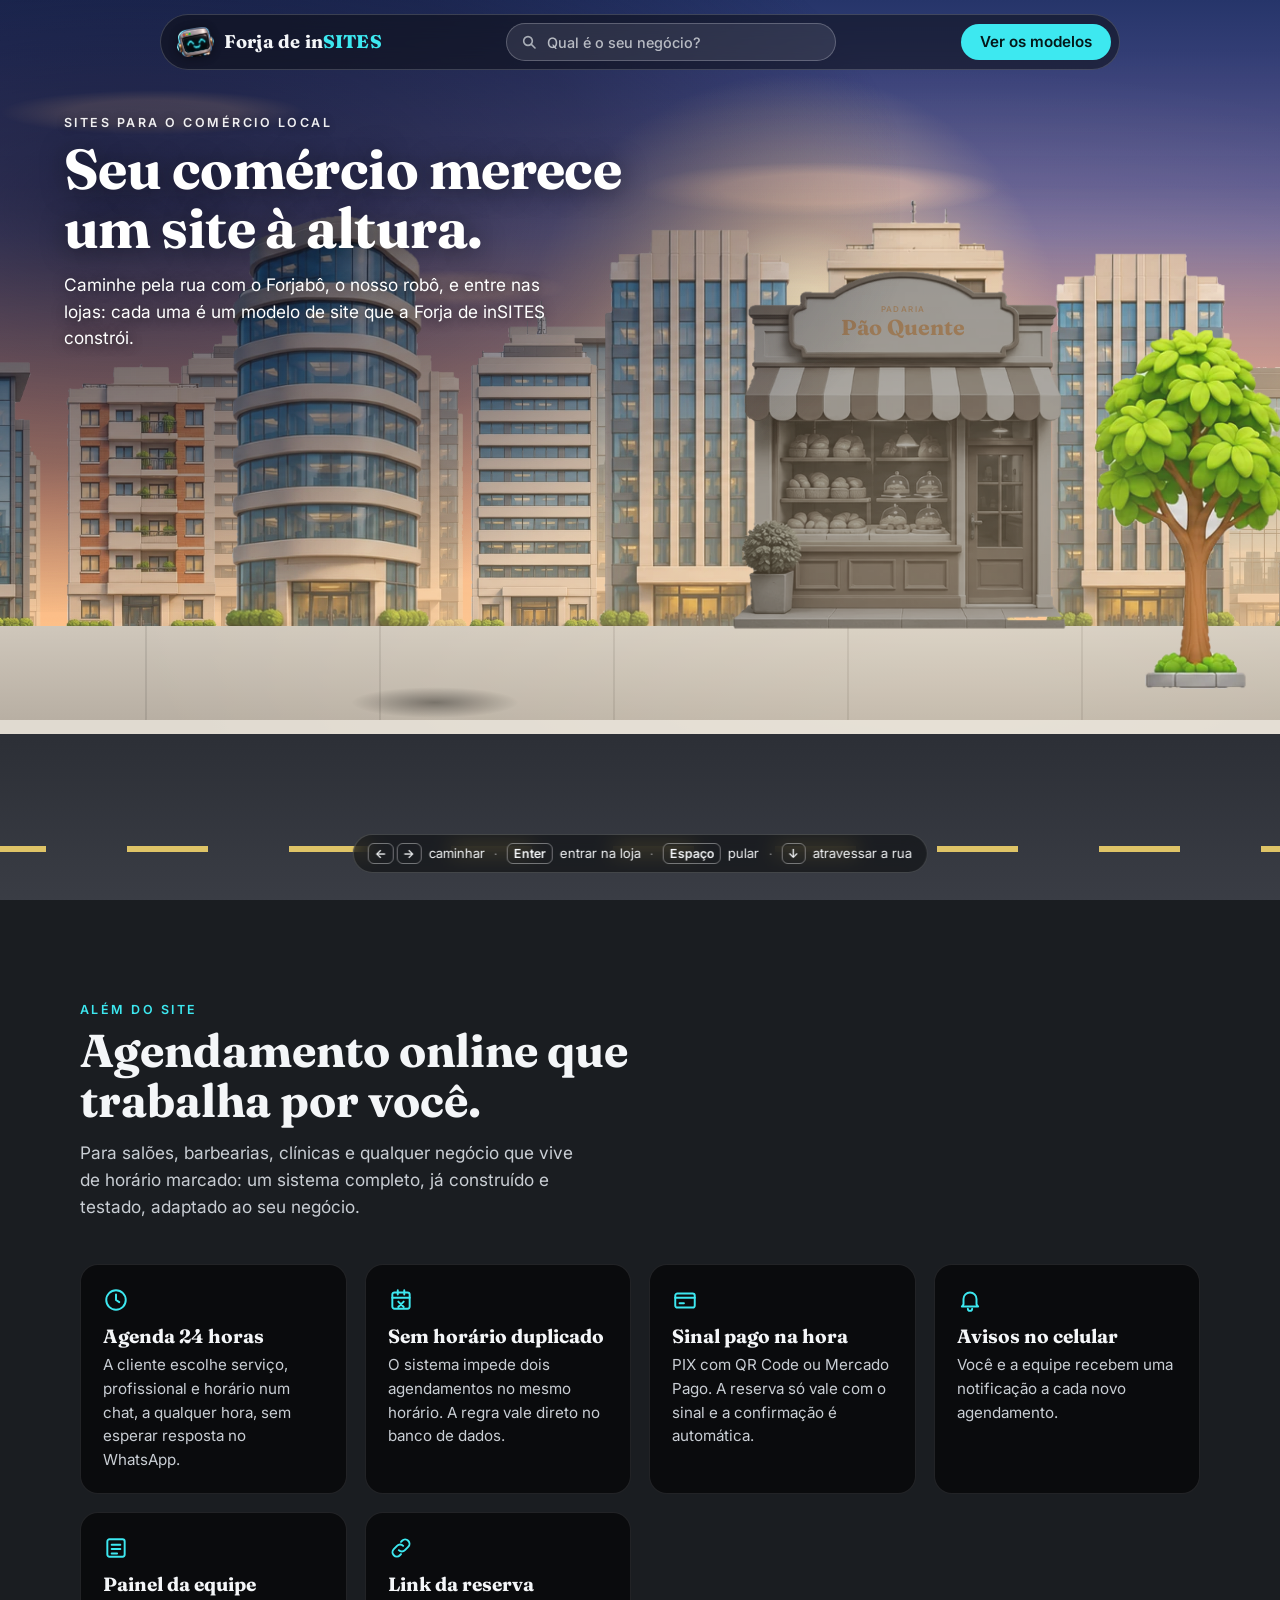
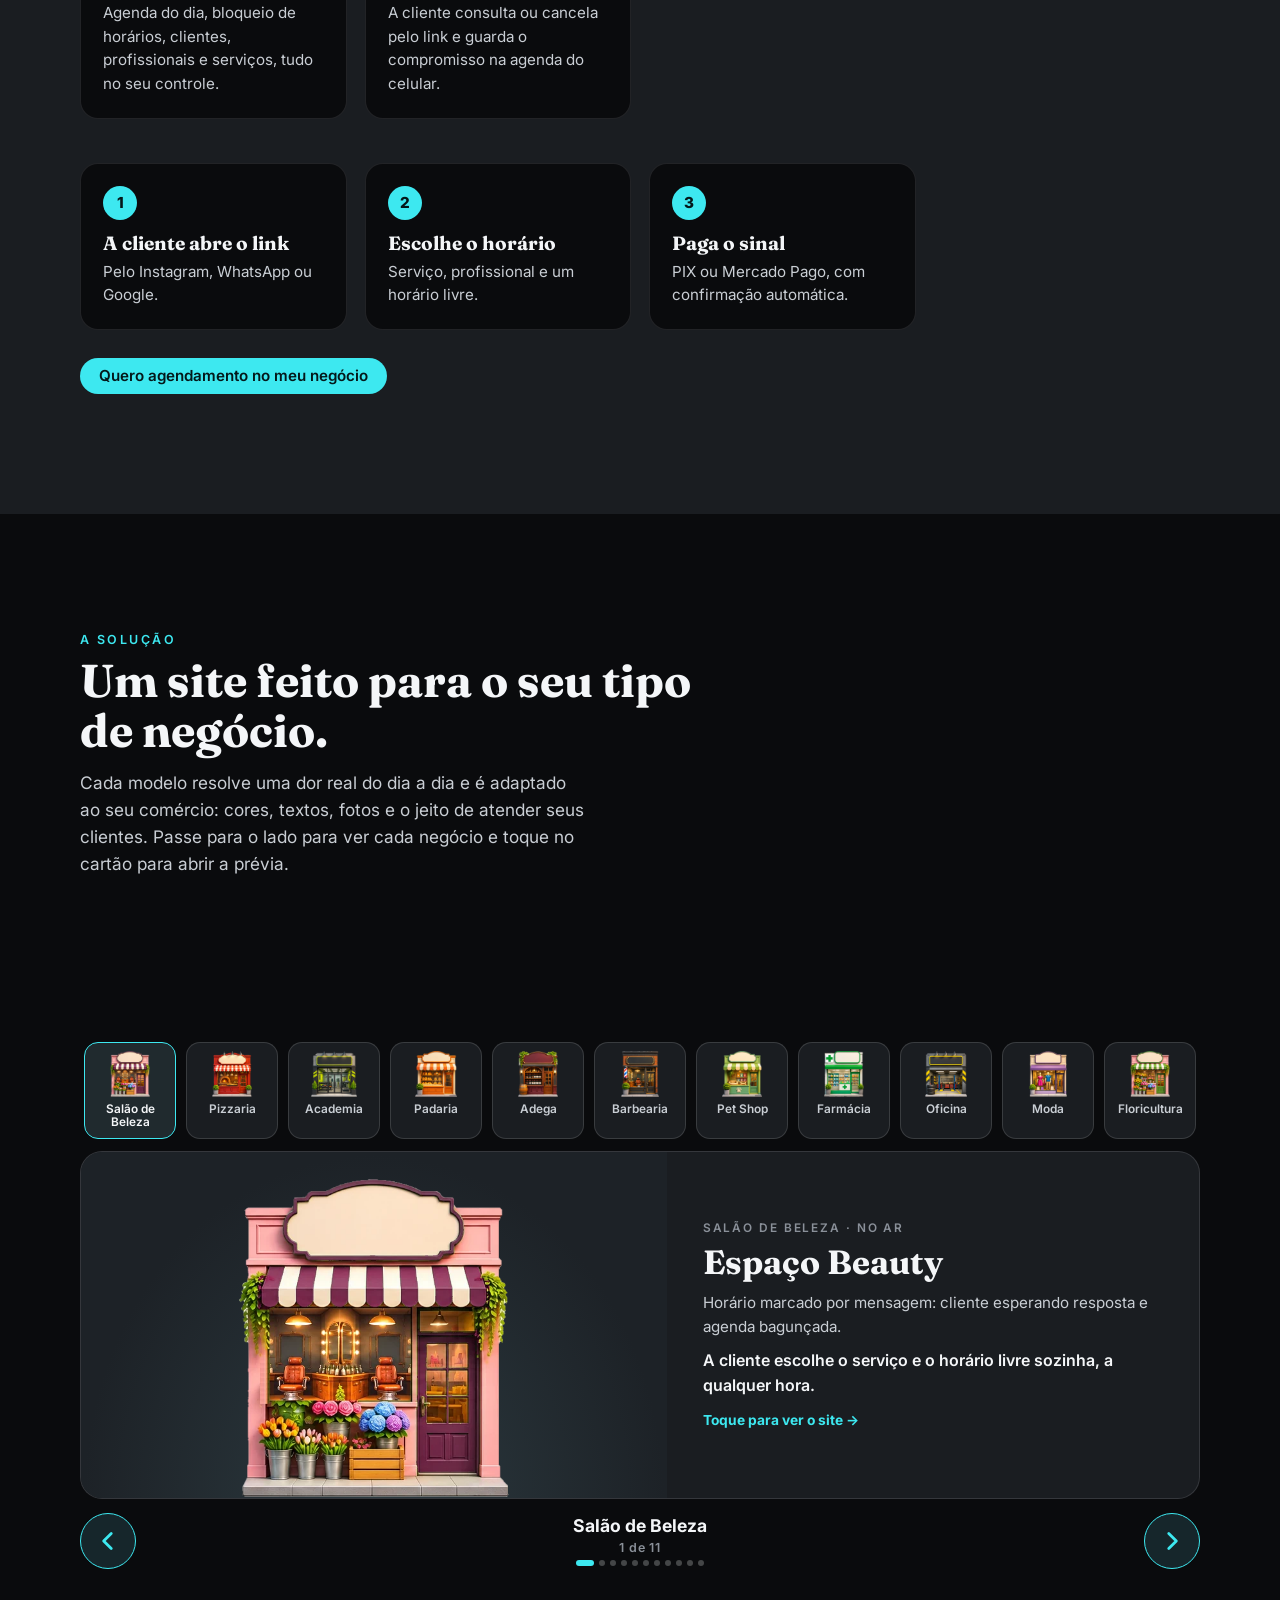
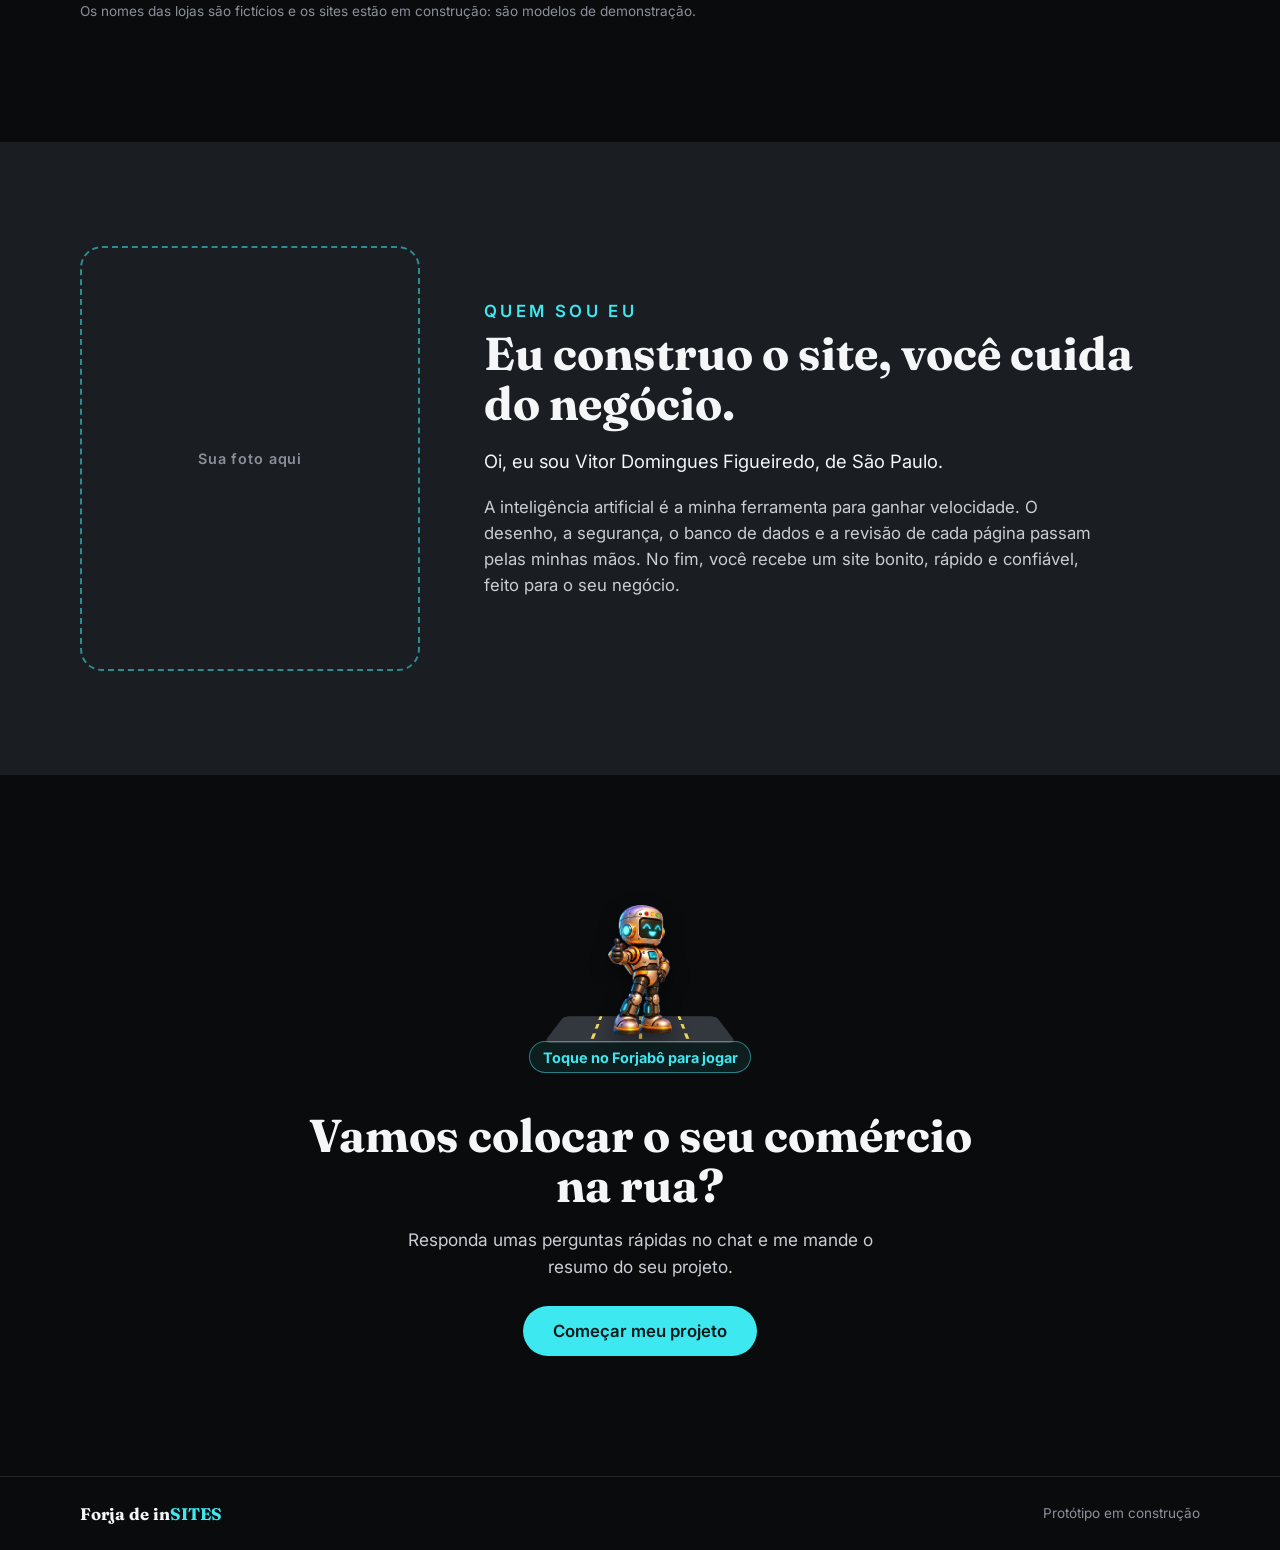
==== commit 1cbb7938: "Mini game Forjabô na Avenida (etapa 1: formas provisórias) Runner em falso 3D estilo Subway Surfers " ====
--- a/index.html
+++ b/index.html
@@ -14,7 +14,7 @@
 <link rel="preconnect" href="https://fonts.googleapis.com">
 <link rel="preconnect" href="https://fonts.gstatic.com" crossorigin>
 <link href="https://fonts.googleapis.com/css2?family=Fraunces:ital,opsz,wght@0,9..144,600;0,9..144,700;0,9..144,800;1,9..144,600&family=Inter:wght@400;500;600;800&display=swap" rel="stylesheet">
-<link rel="stylesheet" href="css/style.css?v=21">
+<link rel="stylesheet" href="css/style.css?v=22">
 </head>
 <body>
 
@@ -115,6 +115,11 @@
 
   <section class="contact" id="contato" aria-labelledby="contato-titulo">
     <div class="wrap">
+      <button type="button" class="jg-largada" data-jogo aria-label="Jogar: Forjabô na Avenida">
+        <span class="jg-pista" aria-hidden="true"><i></i><i></i><i></i></span>
+        <img src="assets/img/robo-joinha.webp" alt="" width="70" height="140">
+        <span class="jg-chama">Toque no Forjabô para jogar</span>
+      </button>
       <h2 id="contato-titulo">Vamos colocar o seu comércio na rua?</h2>
       <p class="lead lead-dark">Responda umas perguntas rápidas no chat e me mande o resumo do seu projeto.</p>
       <button type="button" class="btn btn-cyan btn-lg" data-briefing>Começar meu projeto</button>
@@ -159,5 +164,6 @@
 <script src="js/busca.js?v=6"></script>
 <script src="js/agenda.js?v=1"></script>
 <script src="js/briefing.js?v=1"></script>
+<script src="js/jogo.js?v=1"></script>
 </body>
 </html>
--- a/css/style.css
+++ b/css/style.css
@@ -636,3 +636,39 @@
   .bf-b{font-size:.93rem}
 }
 @media (prefers-reduced-motion:reduce){.bf-b,.bf-janela,.bf-fundo{animation:none;transition:none}.bf-dig i{animation:none}}
+
+/* ---------- mini game "Forjabô na Avenida" (jogo.js) ---------- */
+.jg-largada{position:relative;display:flex;flex-direction:column;align-items:center;gap:6px;margin:0 auto 26px;padding:10px 26px 12px;border:0;background:none;color:var(--gelo);cursor:pointer;-webkit-tap-highlight-color:transparent}
+.jg-largada img{position:relative;z-index:1;height:clamp(96px,16vh,130px);width:auto;filter:drop-shadow(0 8px 10px rgba(0,0,0,.45));animation:jgEspera 1.6s ease-in-out infinite}
+.jg-pista{position:absolute;left:50%;bottom:34px;width:170px;height:46px;transform:translateX(-50%) perspective(160px) rotateX(55deg);background:#33373e;border-radius:6px;display:flex;justify-content:space-evenly;overflow:hidden}
+.jg-pista i{width:3px;height:100%;background:repeating-linear-gradient(to bottom,#f2d65a 0 8px,transparent 8px 16px);animation:jgFaixa .6s linear infinite}
+.jg-chama{position:relative;z-index:1;font:700 .9rem var(--sans);color:var(--ciano);padding:.45em .9em;border:1px solid rgba(61,232,240,.5);border-radius:999px;background:rgba(61,232,240,.08);animation:jgPulso 1.8s ease-in-out infinite}
+.jg-largada:hover img{transform:translateY(-3px)}
+@keyframes jgEspera{0%,100%{transform:translateY(0)}50%{transform:translateY(-5px)}}
+@keyframes jgFaixa{to{background-position:0 16px}}
+@keyframes jgPulso{0%,100%{box-shadow:0 0 0 0 rgba(61,232,240,.35)}60%{box-shadow:0 0 0 10px rgba(61,232,240,0)}}
+html.jg-perto .buddy{visibility:hidden}                       /* no Contato o Forjabô fica na largada */
+html.jg-aberto{overflow:hidden}
+html.jg-aberto .buddy,html.jg-aberto .buddy-toggle,html.jg-aberto .ptrack,html.jg-aberto .topbar{visibility:hidden}
+.jg{position:fixed;inset:0;z-index:420;background:#2b2f36;touch-action:none;-webkit-user-select:none;user-select:none;overscroll-behavior:none}
+.jg[hidden]{display:none}
+.jg-cv{display:block;width:100%;height:100%}
+.jg-hud{position:absolute;left:0;right:0;top:0;display:flex;align-items:center;gap:10px;padding:calc(10px + env(safe-area-inset-top)) 12px 0;pointer-events:none}
+.jg-pts{display:flex;align-items:baseline;gap:6px;padding:.4em .9em;border-radius:999px;background:rgba(10,11,13,.6);color:var(--gelo);font:600 .8rem var(--sans)}
+.jg-pts b{font:800 1.35rem/1 var(--sans);color:var(--ciano)}
+.jg-pts.pop b{animation:jgPop .25s ease-out}
+.jg-dist{flex:1;color:rgba(244,246,248,.85);font:700 .85rem var(--sans);text-shadow:0 1px 4px rgba(0,0,0,.5)}
+.jg-x{pointer-events:auto;width:42px;height:42px;border-radius:50%;border:1px solid rgba(244,246,248,.35);background:rgba(10,11,13,.55);color:var(--gelo);font-size:1rem;cursor:pointer}
+.jg-jet{position:absolute;left:50%;top:calc(62px + env(safe-area-inset-top));width:min(220px,50vw);height:8px;transform:translateX(-50%);border-radius:8px;background:rgba(10,11,13,.5);overflow:hidden}
+.jg-jet i{display:block;height:100%;background:linear-gradient(90deg,#ff6a1a,#ffb03b);transform-origin:left}
+.jg-tela{position:absolute;inset:0;display:flex;flex-direction:column;align-items:center;justify-content:center;gap:10px;padding:24px;text-align:center;background:rgba(10,11,13,.62);color:var(--gelo)}
+.jg-tela[hidden]{display:none}
+.jg-tela h2{margin:0;font:700 clamp(1.6rem,6vw,2.4rem)/1.1 var(--serif)}
+.jg-k{margin:0;font:700 .78rem var(--sans);letter-spacing:.18em;text-transform:uppercase;color:var(--ciano)}
+.jg-ajuda{list-style:none;margin:6px 0;padding:0;display:flex;flex-direction:column;gap:7px;text-align:left;font-size:.9rem;color:var(--prata)}
+.jg-g{display:inline-grid;place-items:center;width:28px;height:28px;margin-right:9px;border-radius:8px;background:rgba(61,232,240,.14);color:var(--ciano);font-weight:800}
+.jg-rec,.jg-sub{margin:0;color:var(--prata);font-size:.92rem;max-width:34ch}
+.jg-btn{min-width:min(280px,80vw);border:0;border-radius:999px;background:var(--ciano);color:var(--on-ciano);font:800 1.05rem var(--sans);padding:.95em 1.6em;cursor:pointer}
+.jg-btn-2{background:none;color:var(--ciano);border:1px solid rgba(61,232,240,.6)}
+@keyframes jgPop{0%{transform:scale(1)}50%{transform:scale(1.35)}100%{transform:scale(1)}}
+@media (prefers-reduced-motion:reduce){.jg-largada img,.jg-pista i,.jg-chama{animation:none}}
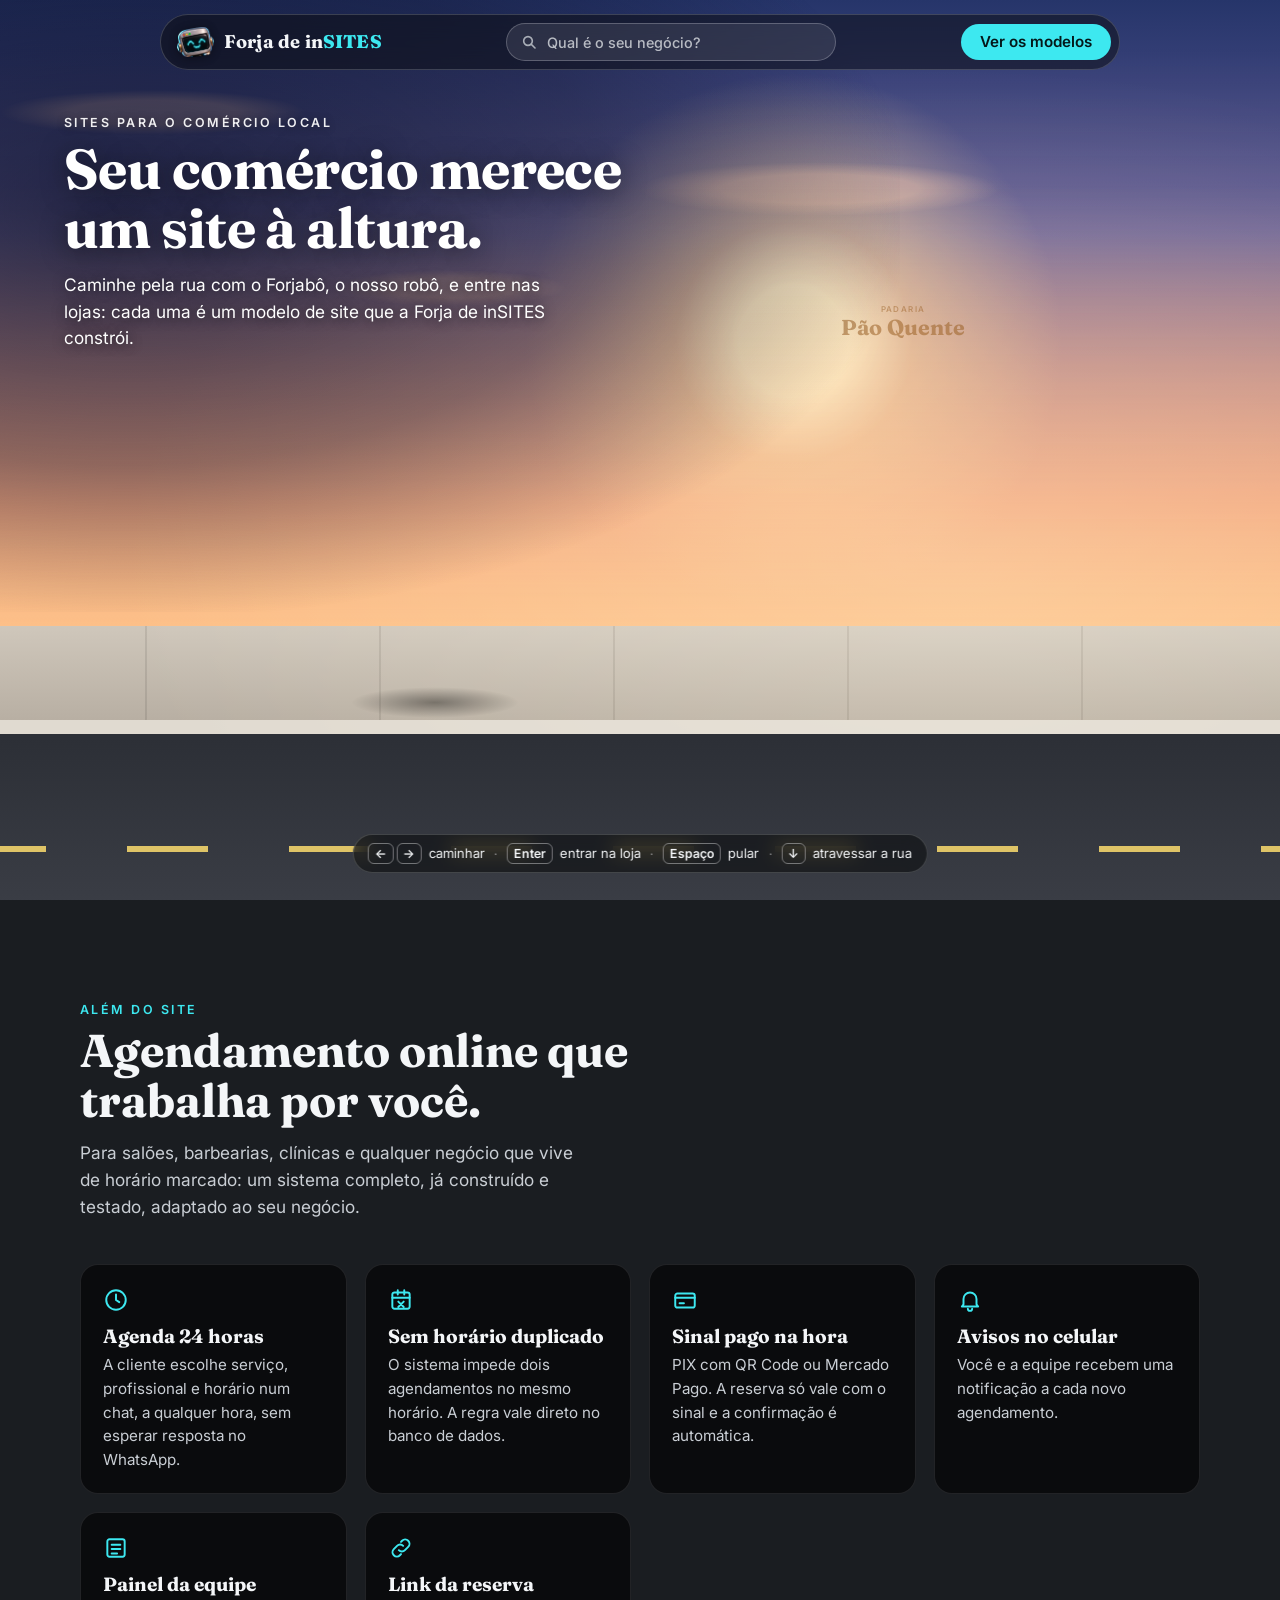
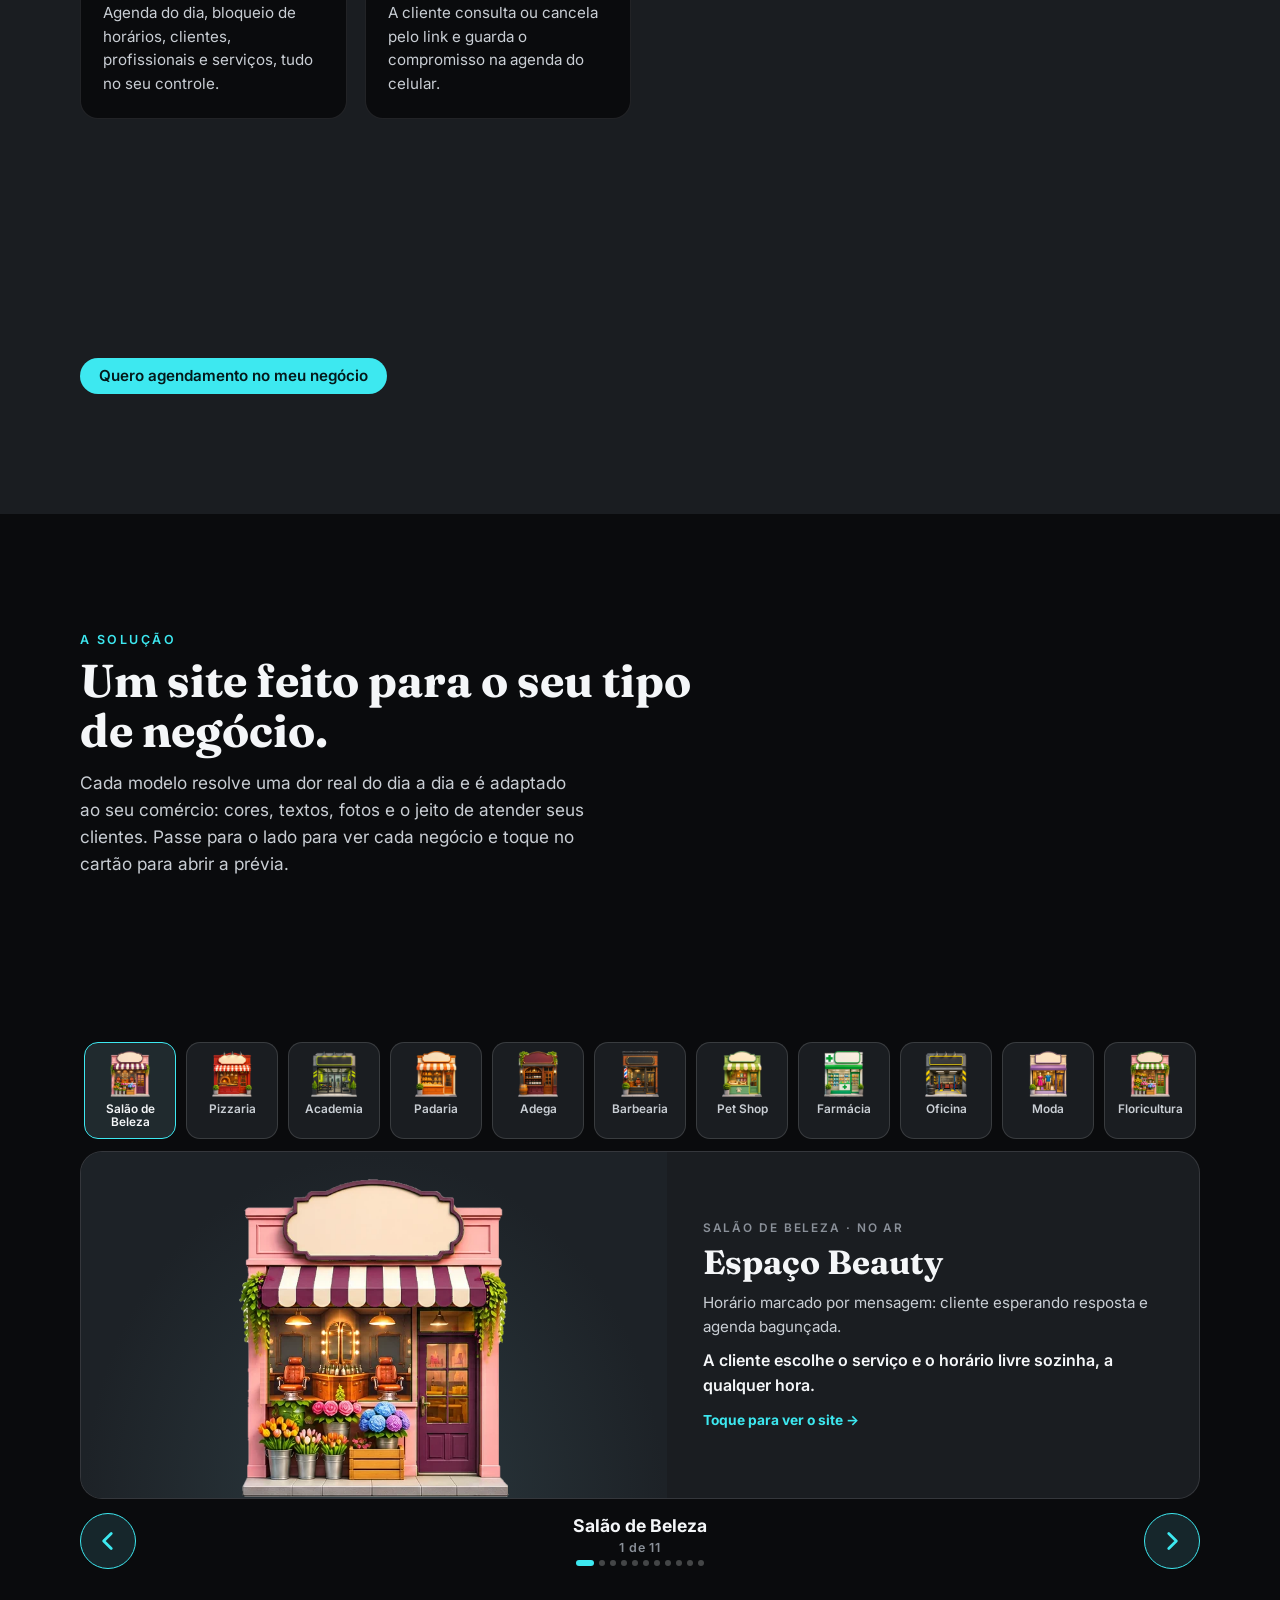
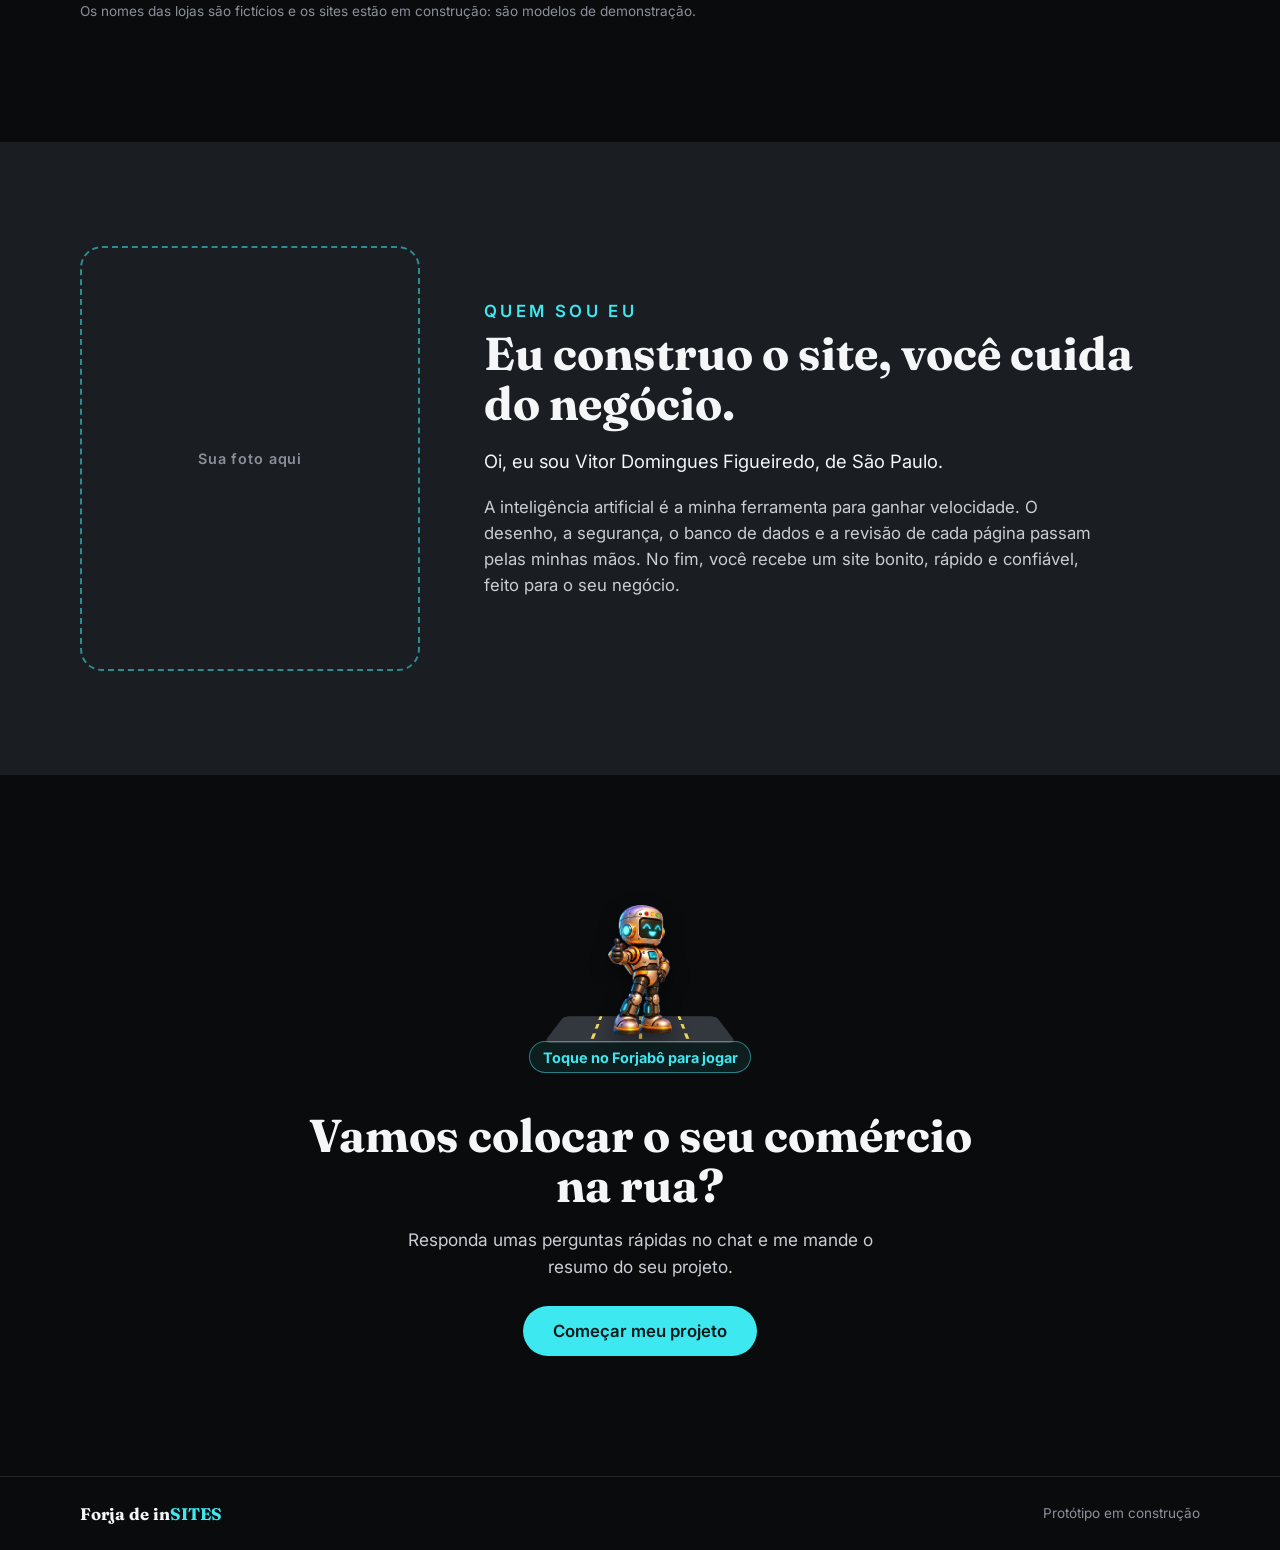
==== commit 91c4a07b: "Mini game: moedas de cliente e poderes (jetpack, ímã, escudo) com as artes novas - Clientes viram mo" ====
--- a/index.html
+++ b/index.html
@@ -14,7 +14,7 @@
 <link rel="preconnect" href="https://fonts.googleapis.com">
 <link rel="preconnect" href="https://fonts.gstatic.com" crossorigin>
 <link href="https://fonts.googleapis.com/css2?family=Fraunces:ital,opsz,wght@0,9..144,600;0,9..144,700;0,9..144,800;1,9..144,600&family=Inter:wght@400;500;600;800&display=swap" rel="stylesheet">
-<link rel="stylesheet" href="css/style.css?v=22">
+<link rel="stylesheet" href="css/style.css?v=23">
 </head>
 <body>
 
@@ -164,6 +164,6 @@
 <script src="js/busca.js?v=6"></script>
 <script src="js/agenda.js?v=1"></script>
 <script src="js/briefing.js?v=1"></script>
-<script src="js/jogo.js?v=1"></script>
+<script src="js/jogo.js?v=2"></script>
 </body>
 </html>
--- a/css/style.css
+++ b/css/style.css
@@ -659,13 +659,19 @@
 .jg-pts.pop b{animation:jgPop .25s ease-out}
 .jg-dist{flex:1;color:rgba(244,246,248,.85);font:700 .85rem var(--sans);text-shadow:0 1px 4px rgba(0,0,0,.5)}
 .jg-x{pointer-events:auto;width:42px;height:42px;border-radius:50%;border:1px solid rgba(244,246,248,.35);background:rgba(10,11,13,.55);color:var(--gelo);font-size:1rem;cursor:pointer}
-.jg-jet{position:absolute;left:50%;top:calc(62px + env(safe-area-inset-top));width:min(220px,50vw);height:8px;transform:translateX(-50%);border-radius:8px;background:rgba(10,11,13,.5);overflow:hidden}
-.jg-jet i{display:block;height:100%;background:linear-gradient(90deg,#ff6a1a,#ffb03b);transform-origin:left}
+.jg-pw{position:absolute;left:12px;top:calc(62px + env(safe-area-inset-top));display:flex;flex-direction:column;gap:6px;pointer-events:none}
+.pw{display:flex;align-items:center;gap:7px;padding:4px 10px 4px 4px;border-radius:999px;background:rgba(10,11,13,.6)}
+.pw[hidden]{display:none}
+.pw img{width:30px;height:30px;object-fit:contain}
+.pw i{display:block;width:min(110px,26vw);height:7px;border-radius:7px;background:rgba(244,246,248,.18);overflow:hidden}
+.pw b{display:block;height:100%;background:linear-gradient(90deg,#ff6a1a,#ffb03b);transform-origin:left}
+.pw[data-k="ima"] b{background:linear-gradient(90deg,#d6302a,#ff7a6a)}
+.jg-g img{width:24px;height:24px;object-fit:contain}
 .jg-tela{position:absolute;inset:0;display:flex;flex-direction:column;align-items:center;justify-content:center;gap:10px;padding:24px;text-align:center;background:rgba(10,11,13,.62);color:var(--gelo)}
 .jg-tela[hidden]{display:none}
 .jg-tela h2{margin:0;font:700 clamp(1.6rem,6vw,2.4rem)/1.1 var(--serif)}
 .jg-k{margin:0;font:700 .78rem var(--sans);letter-spacing:.18em;text-transform:uppercase;color:var(--ciano)}
-.jg-ajuda{list-style:none;margin:6px 0;padding:0;display:flex;flex-direction:column;gap:7px;text-align:left;font-size:.9rem;color:var(--prata)}
+.jg-ajuda{list-style:none;margin:6px 0;padding:0;display:flex;flex-direction:column;gap:6px;text-align:left;font-size:.9rem;color:var(--prata)}
 .jg-g{display:inline-grid;place-items:center;width:28px;height:28px;margin-right:9px;border-radius:8px;background:rgba(61,232,240,.14);color:var(--ciano);font-weight:800}
 .jg-rec,.jg-sub{margin:0;color:var(--prata);font-size:.92rem;max-width:34ch}
 .jg-btn{min-width:min(280px,80vw);border:0;border-radius:999px;background:var(--ciano);color:var(--on-ciano);font:800 1.05rem var(--sans);padding:.95em 1.6em;cursor:pointer}
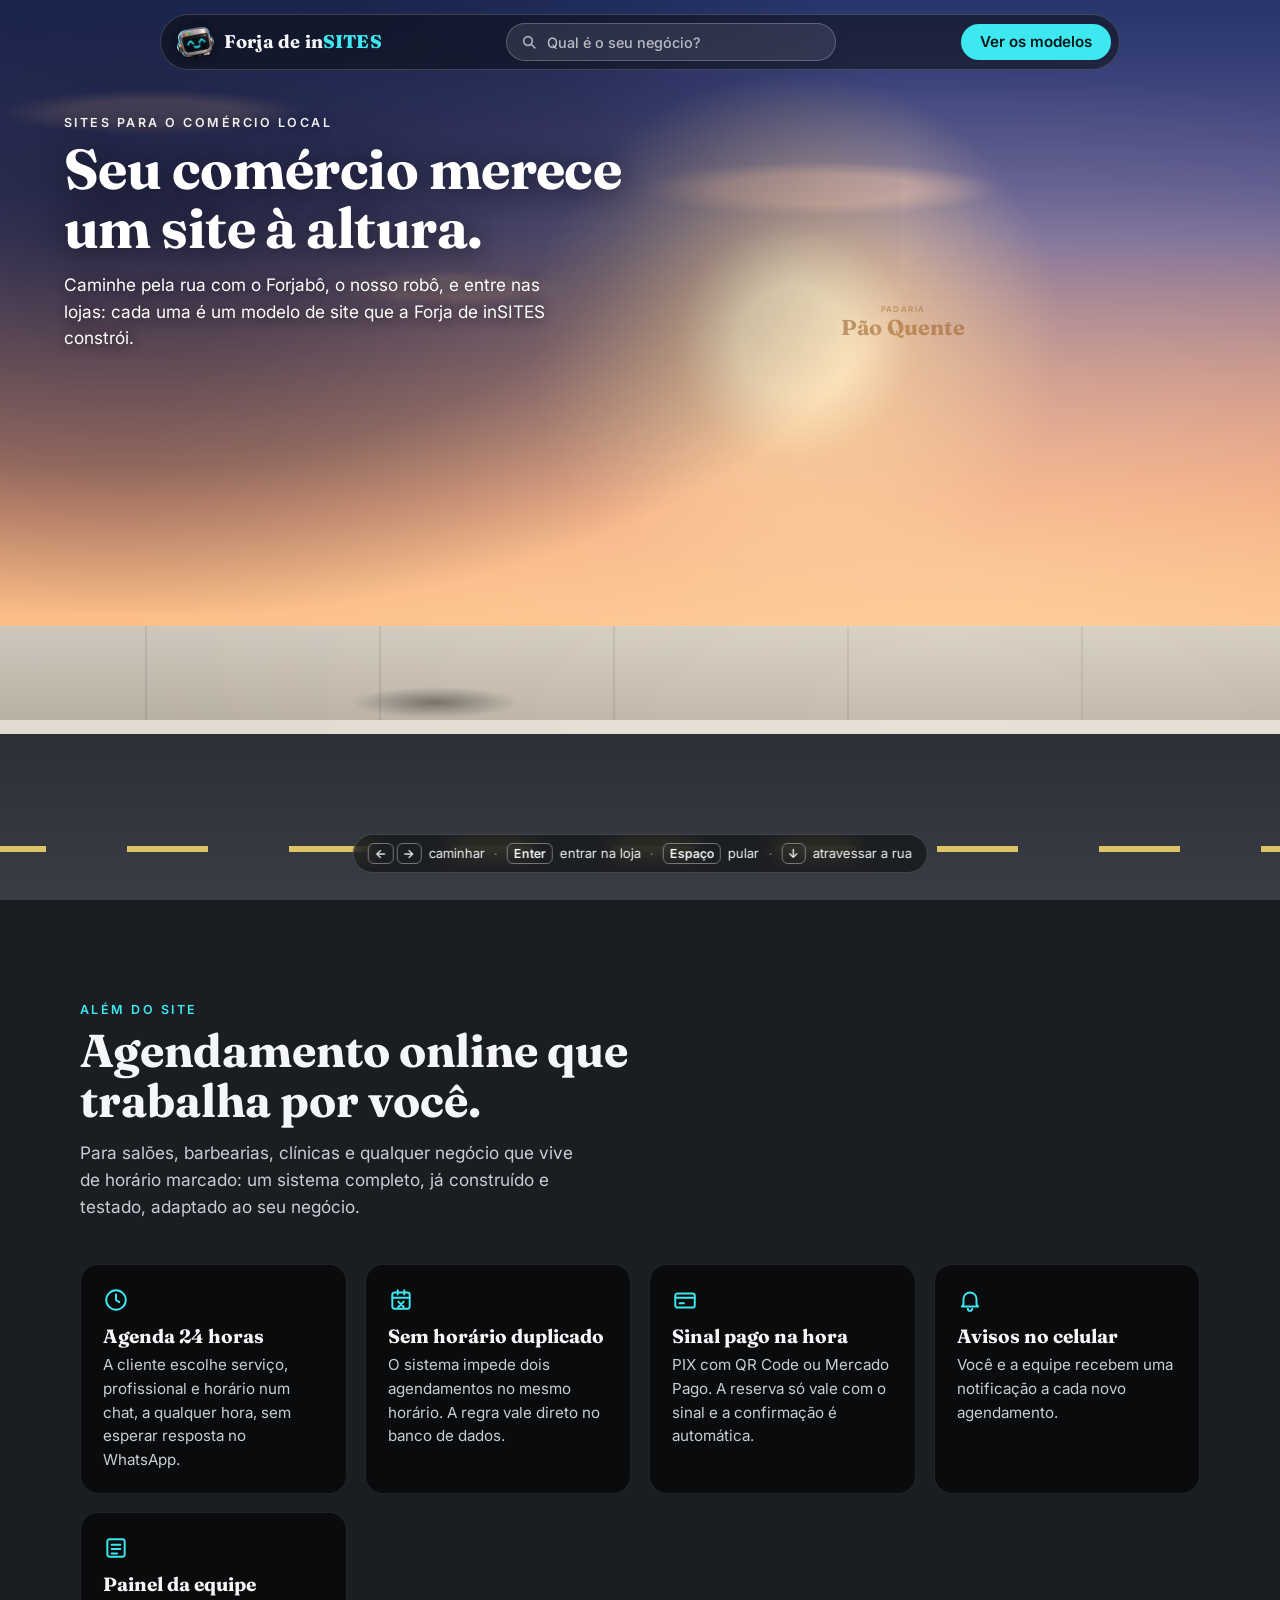
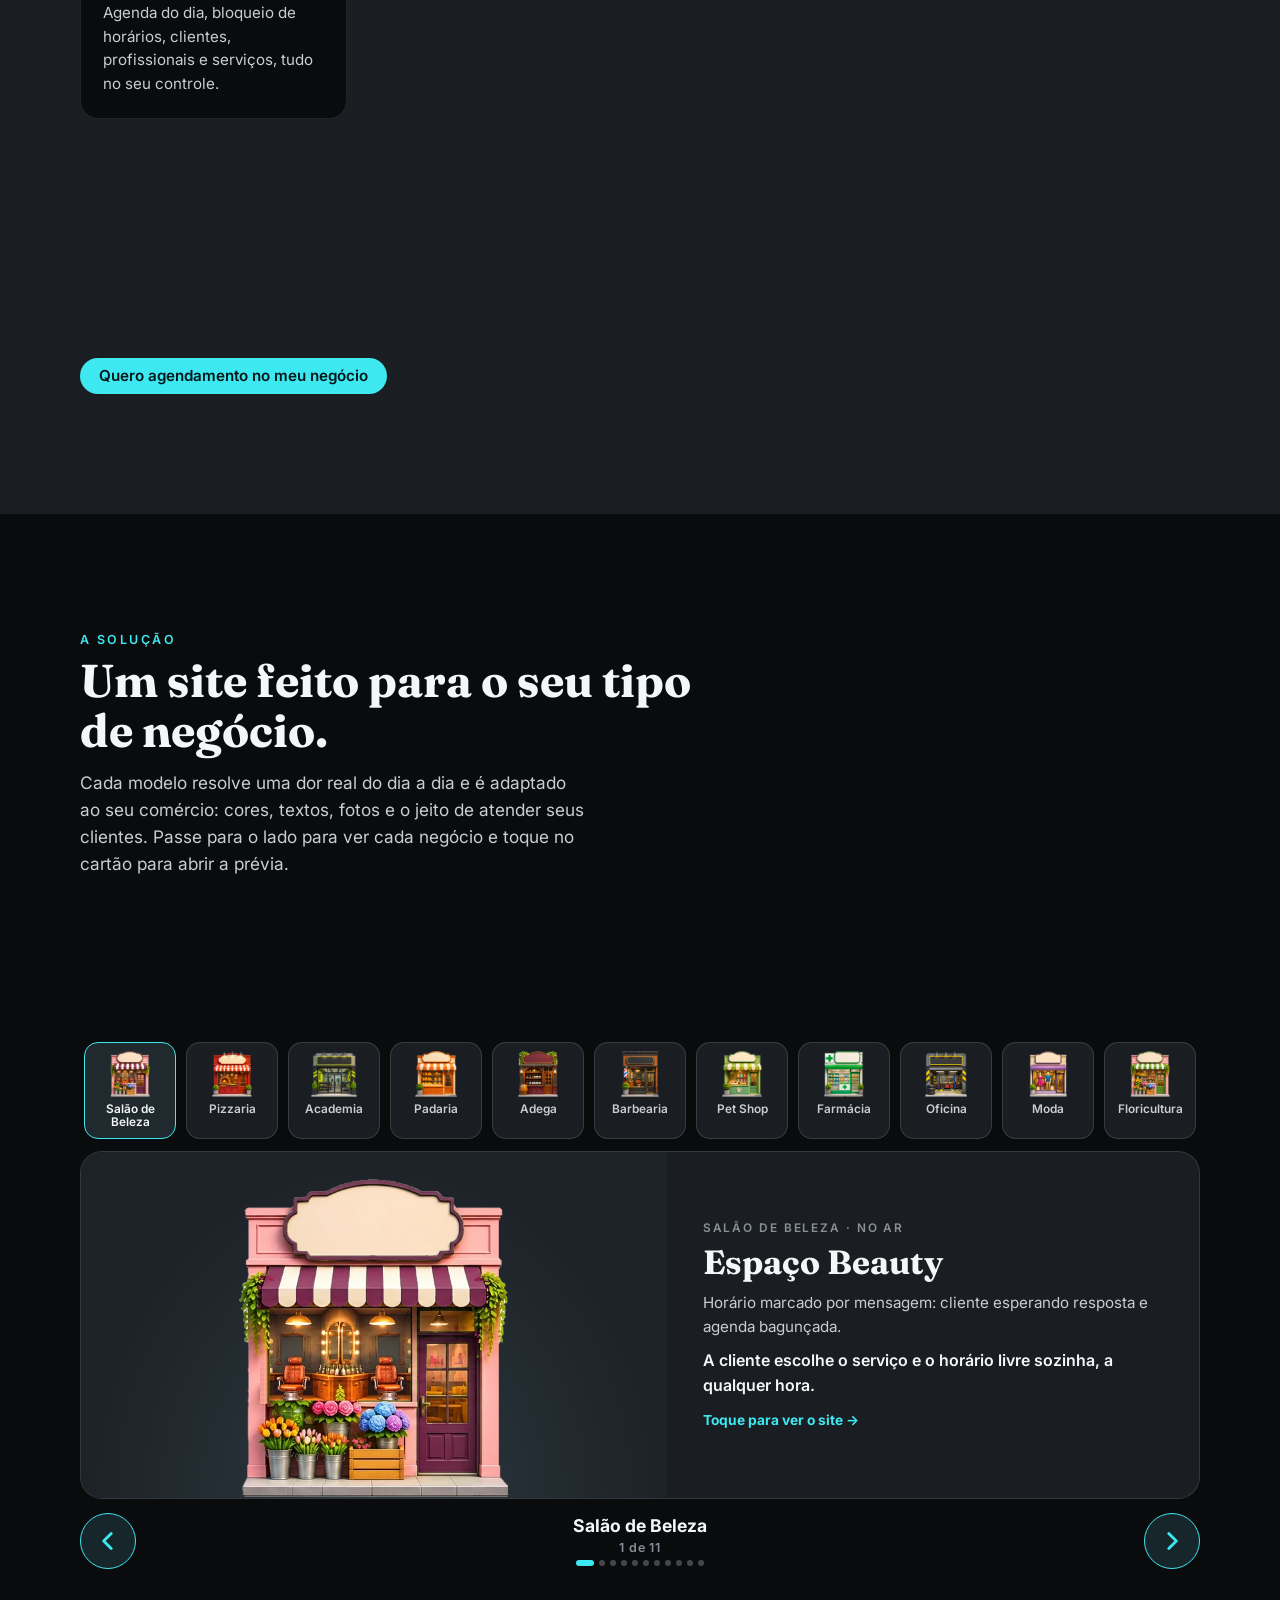
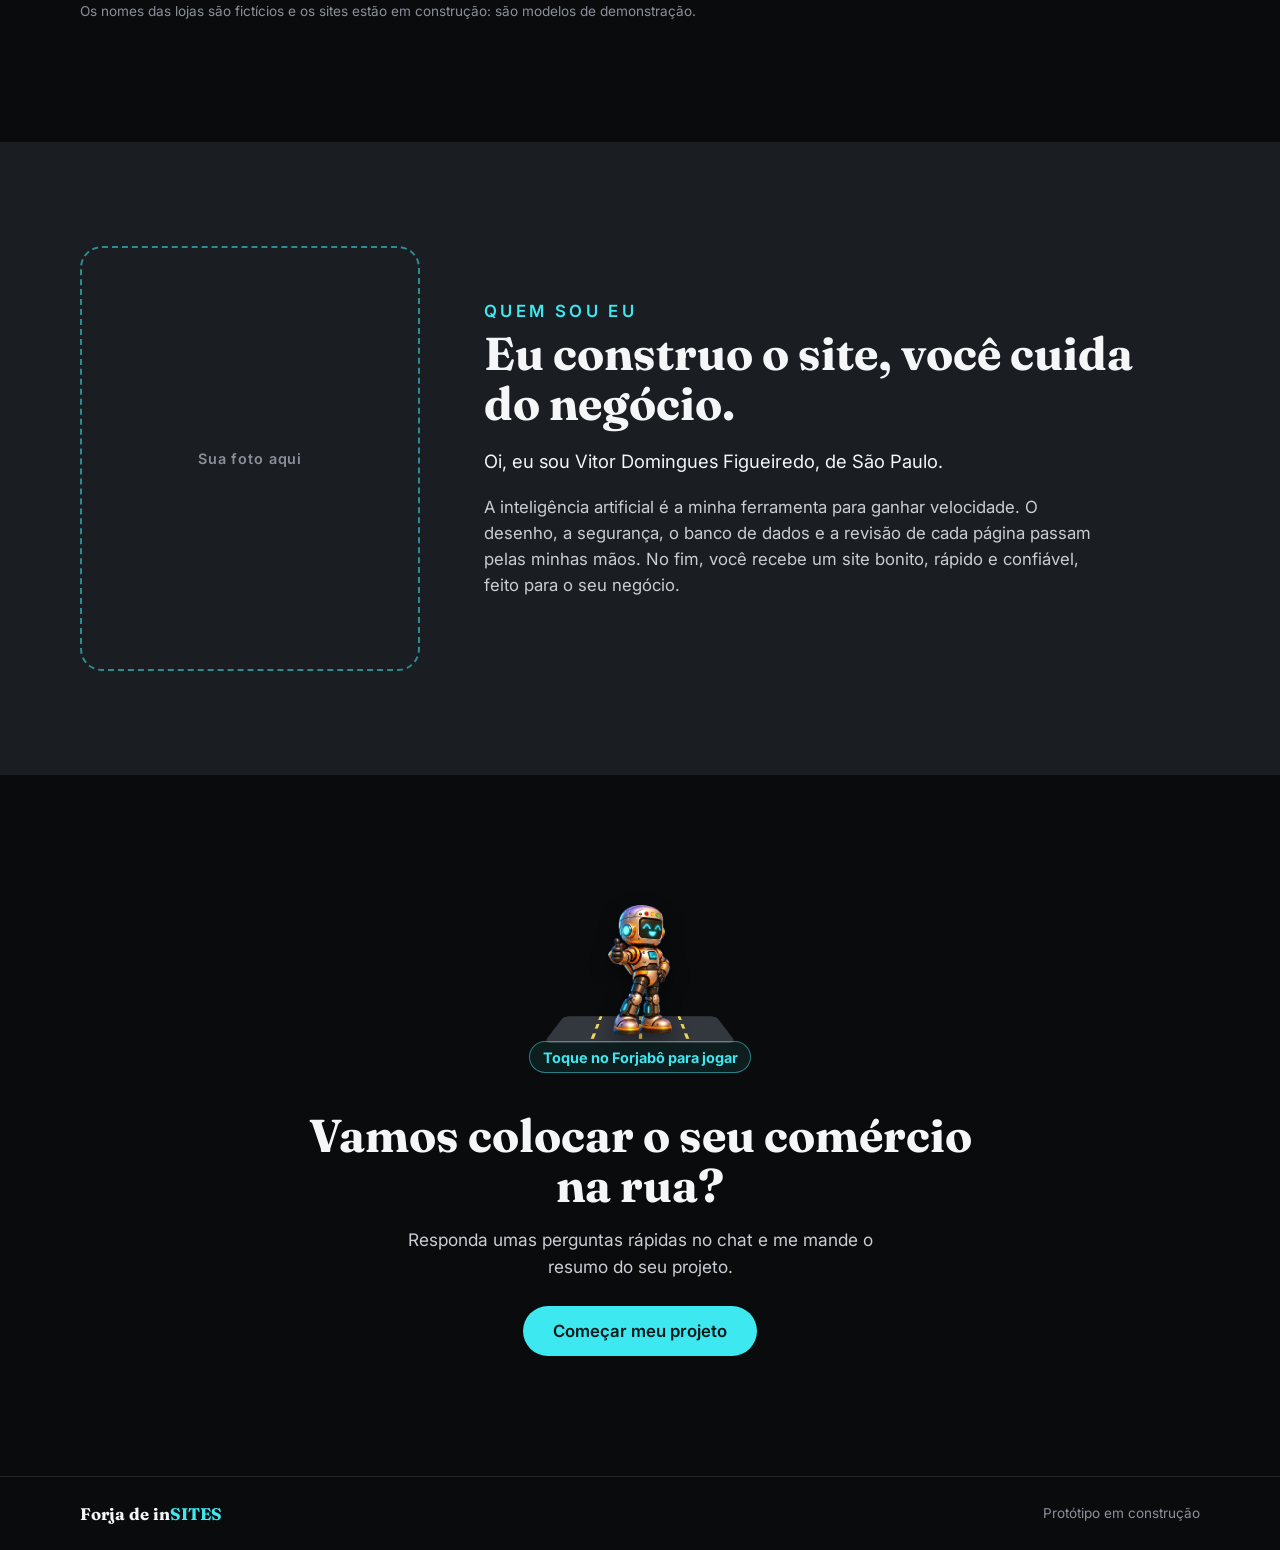
==== commit 146902ea: "Mini game: Forjabô sempre voando com o jetpack e avenida de 4 faixas - Voa baixinho o tempo todo (po" ====
--- a/index.html
+++ b/index.html
@@ -164,6 +164,6 @@
 <script src="js/busca.js?v=6"></script>
 <script src="js/agenda.js?v=1"></script>
 <script src="js/briefing.js?v=1"></script>
-<script src="js/jogo.js?v=2"></script>
+<script src="js/jogo.js?v=3"></script>
 </body>
 </html>
